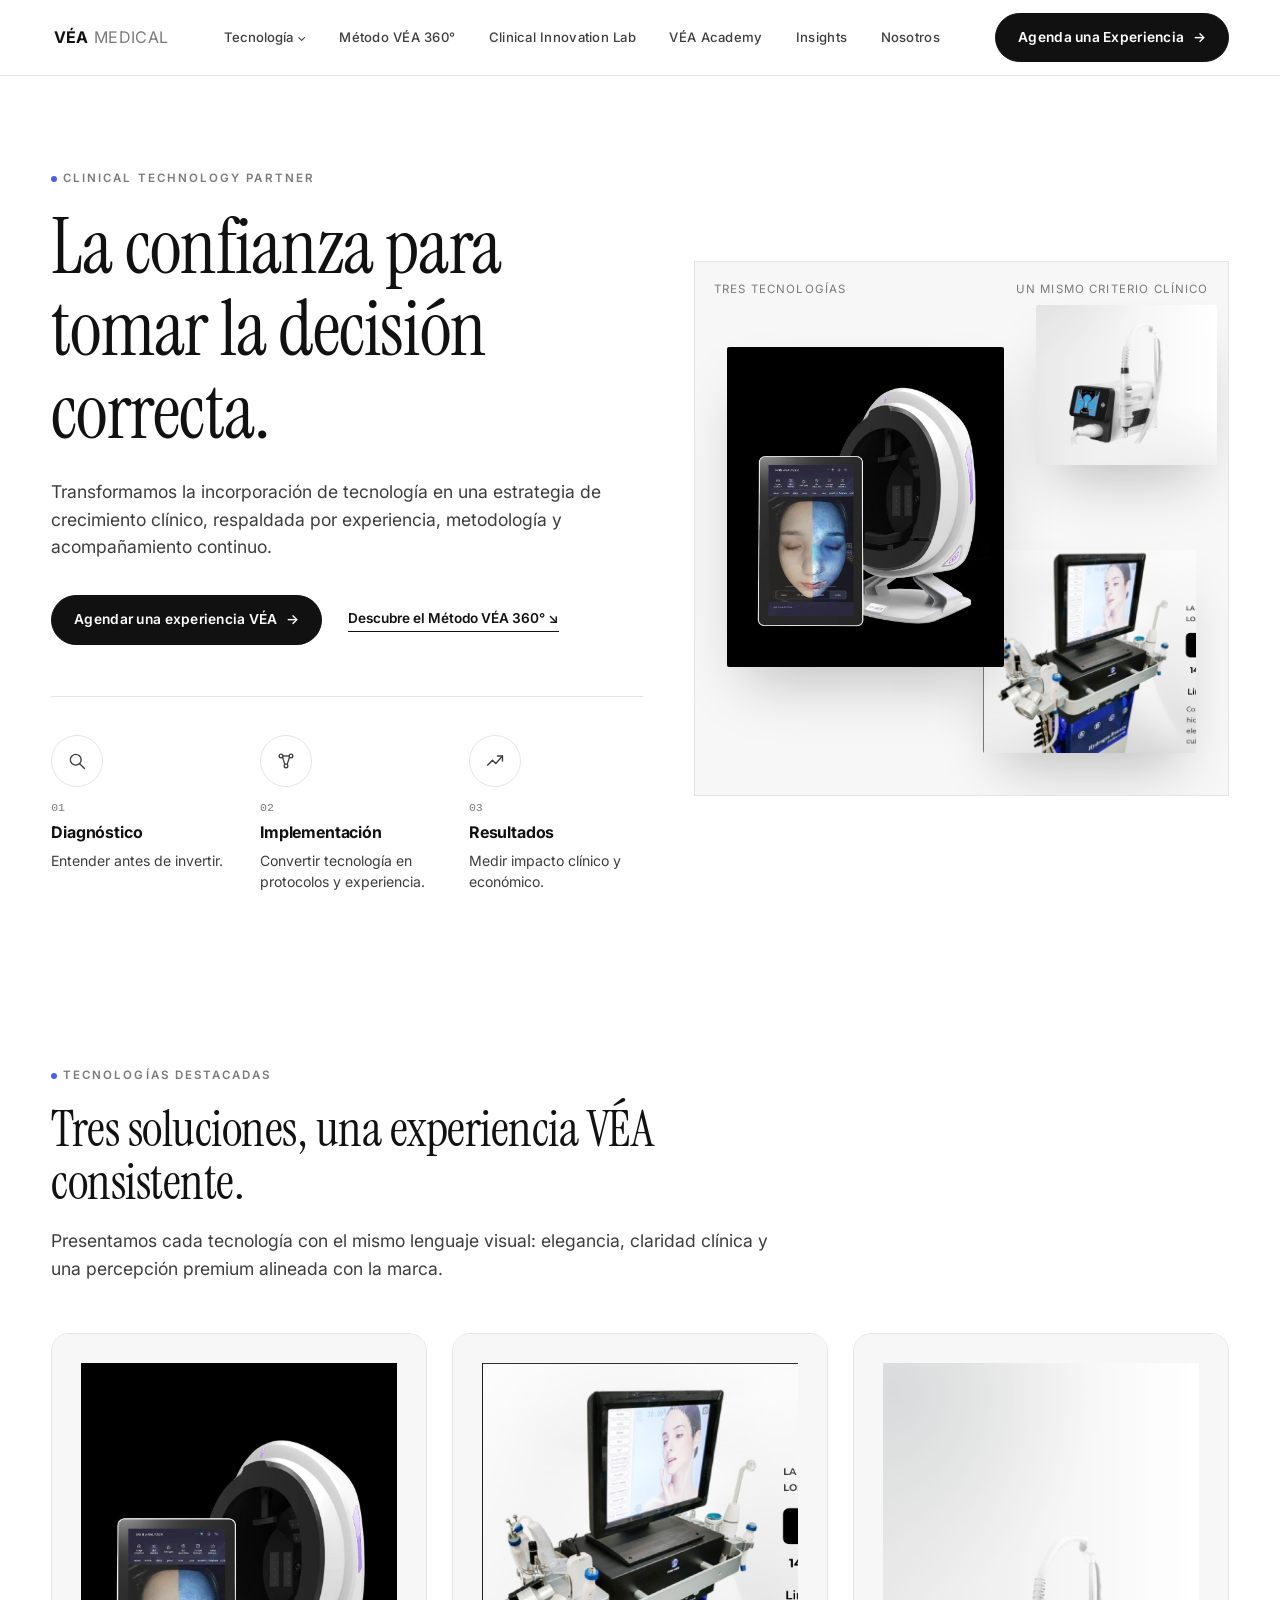
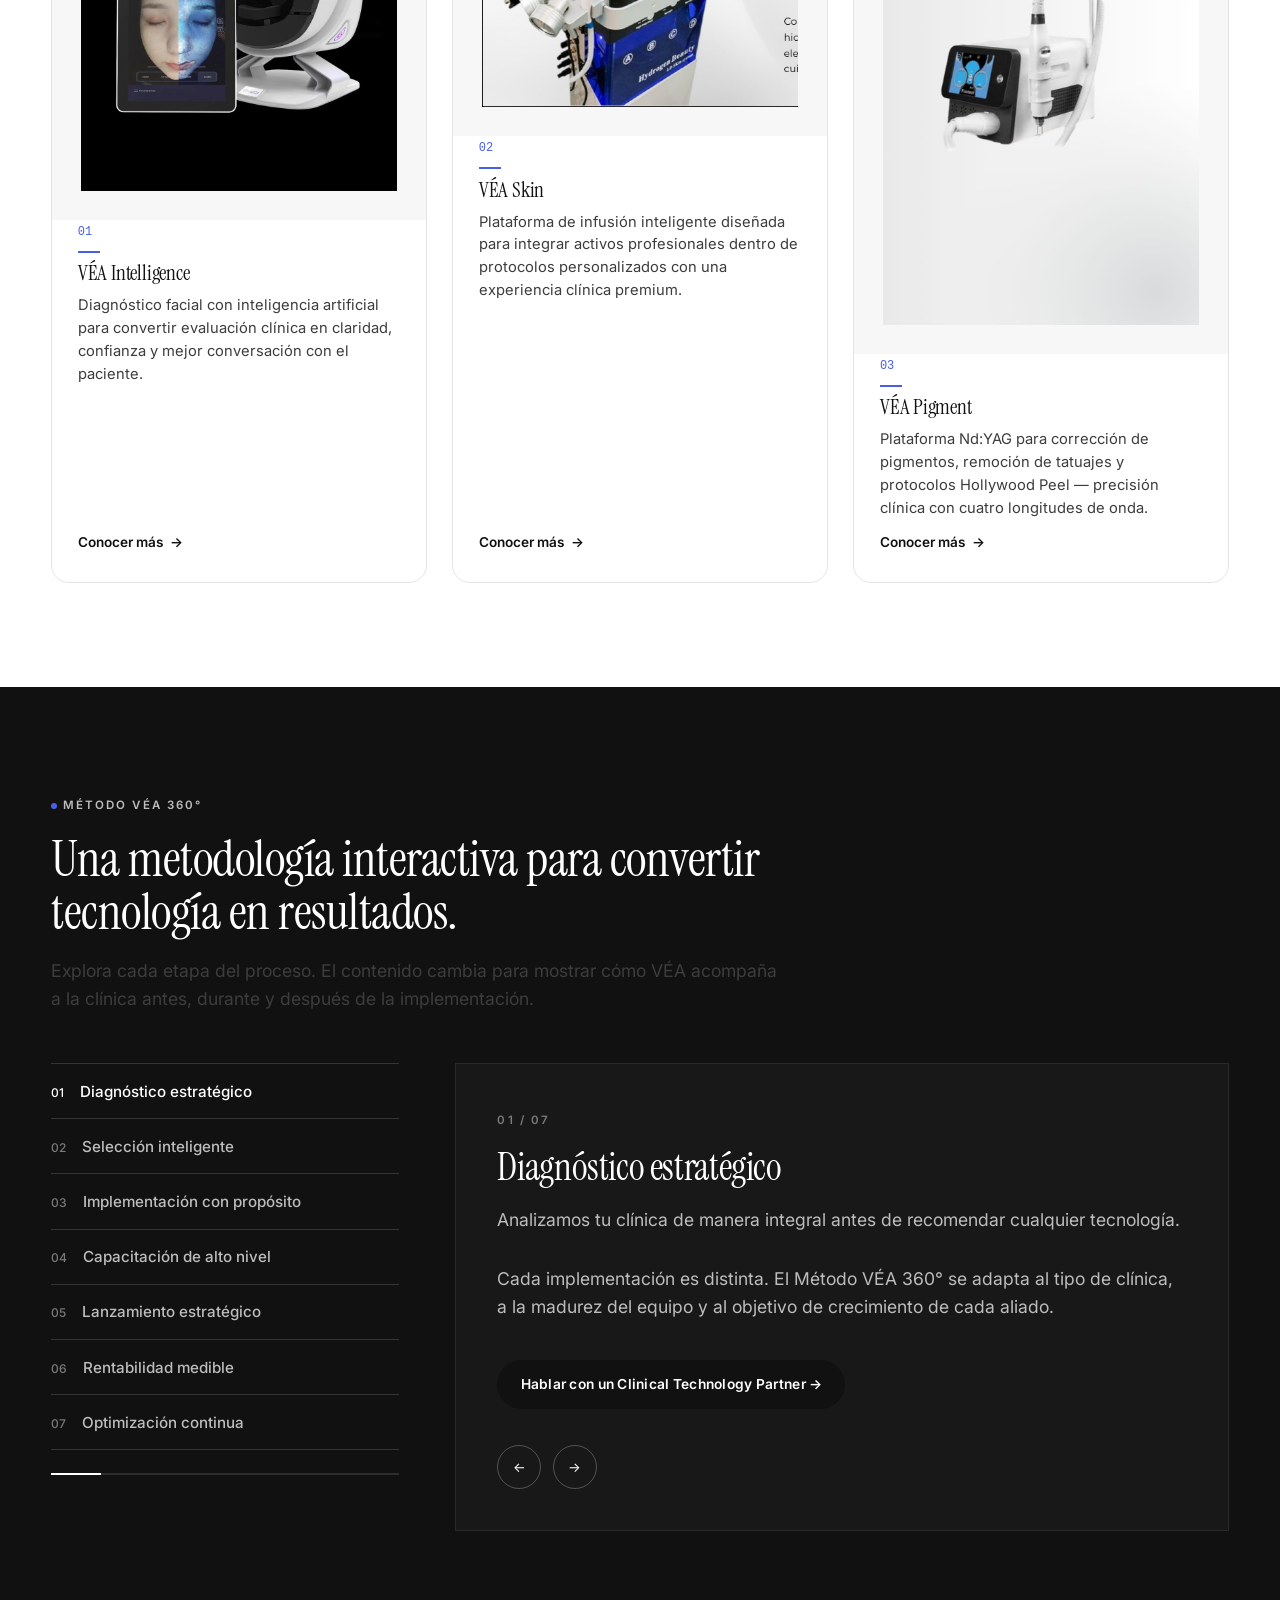
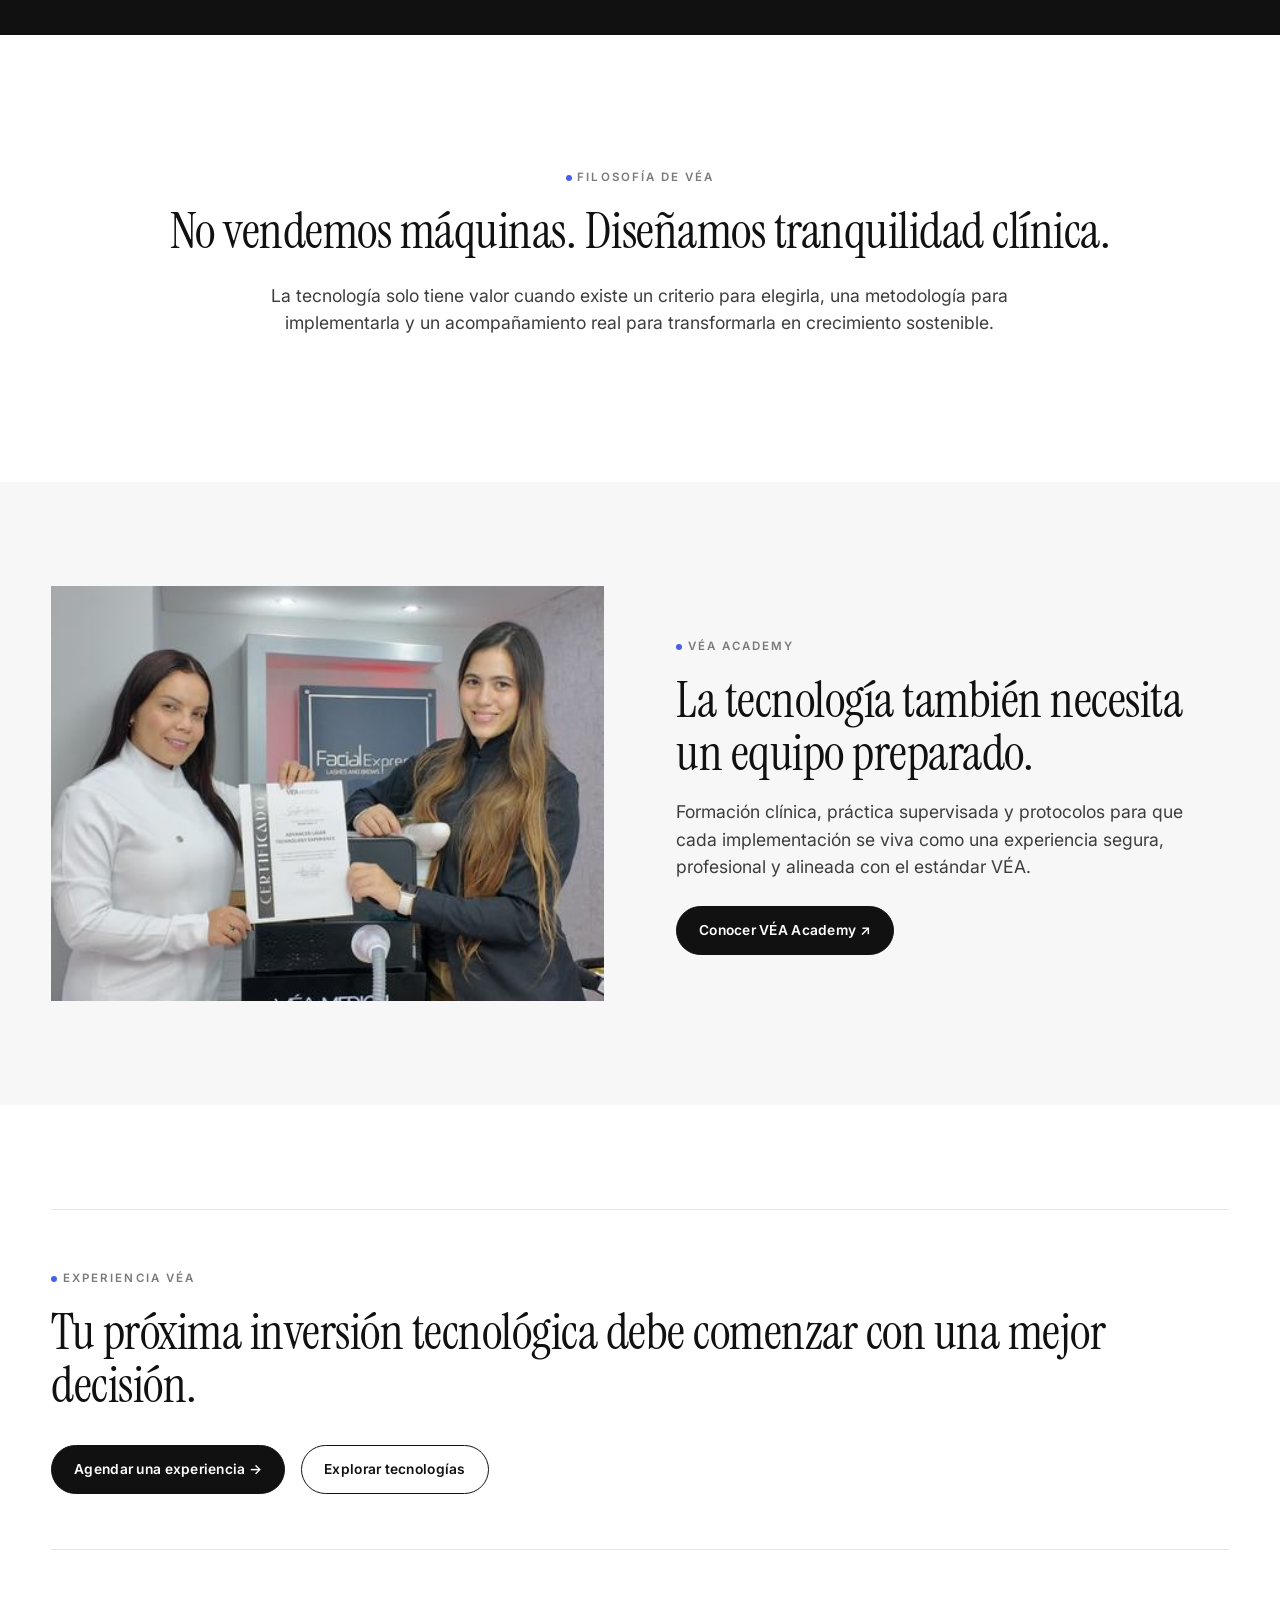
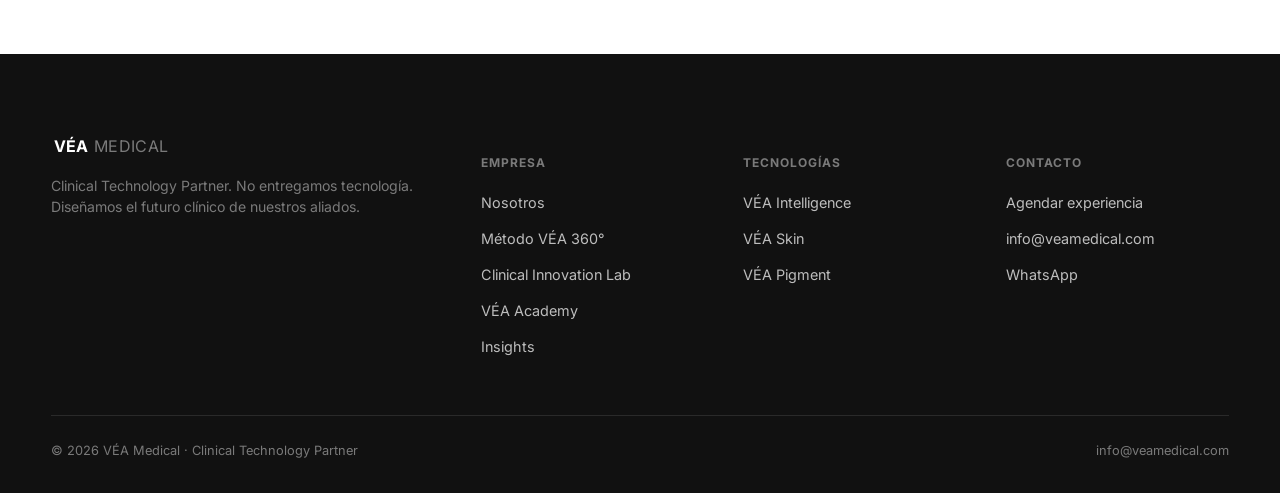
==== index.html @ 10425d33 "Add files via upload" ====
<!doctype html>
<html lang="es" class="no-js">
<head>
<script>document.documentElement.classList.replace('no-js','js');</script>
<meta charset="utf-8">
<meta name="viewport" content="width=device-width,initial-scale=1.0">
<title>VÉA Medical | Clinical Technology Partner</title>
<meta name="description" content="VÉA Medical: el Clinical Technology Partner que acompaña a clínicas en el diagnóstico, selección e implementación de tecnología médico-estética con resultados medibles.">
<link rel="canonical" href="https://veamedical.com/index.html">
<meta name="robots" content="index, follow">

<meta property="og:type" content="website">
<meta property="og:site_name" content="VÉA Medical">
<meta property="og:title" content="VÉA Medical | Clinical Technology Partner">
<meta property="og:description" content="VÉA Medical: el Clinical Technology Partner que acompaña a clínicas en el diagnóstico, selección e implementación de tecnología médico-estética con resultados medibles.">
<meta property="og:url" content="https://veamedical.com/index.html">
<meta property="og:image" content="https://veamedical.com/hero-intelligence.jpg">
<meta property="og:locale" content="es_DO">
<meta name="twitter:card" content="summary_large_image">
<meta name="twitter:title" content="VÉA Medical | Clinical Technology Partner">
<meta name="twitter:description" content="VÉA Medical: el Clinical Technology Partner que acompaña a clínicas en el diagnóstico, selección e implementación de tecnología médico-estética con resultados medibles.">
<meta name="twitter:image" content="https://veamedical.com/hero-intelligence.jpg">

<link rel="preconnect" href="https://fonts.googleapis.com">
<link rel="preconnect" href="https://fonts.gstatic.com" crossorigin>
<link rel="stylesheet" href="styles.css">
<script type="application/ld+json">{"@context":"https://schema.org","@type":"MedicalBusiness","name":"VÉA Medical","alternateName":"VÉA Medical — Clinical Technology Partner","description":"Clinical Technology Partner que acompaña a clínicas y centros de estética en el diagnóstico, selección, implementación y rentabilidad de tecnología médico-estética.","url":"https://veamedical.com/","logo":"https://veamedical.com/logo.png","image":"https://veamedical.com/hero-intelligence.jpg","email":"info@veamedical.com","areaServed":{"@type":"Country","name":"República Dominicana"},"sameAs":[]}</script>
<script type="application/ld+json">{"@context":"https://schema.org","@type":"BreadcrumbList","itemListElement":[{"@type":"ListItem","position":1,"name":"Inicio","item":"https://veamedical.com/index.html"}]}</script>
<script type="application/ld+json">{"@context":"https://schema.org","@type":"ItemList","itemListElement":[{"@type":"Product","position":1,"name":"VÉA Intelligence","description":"Scanner facial con inteligencia artificial, 17 tipos de análisis.","url":"https://veamedical.com/tecnologia.html#intelligence"},{"@type":"Product","position":2,"name":"VÉA Skin","description":"Sistema de drug delivery 2 en 1: microchip y aguja convencional.","url":"https://veamedical.com/tecnologia.html#skin"},{"@type":"Product","position":3,"name":"VÉA Pigment","description":"Plataforma Nd:YAG para corrección de pigmentos, tatuajes y Carbon Peel.","url":"https://veamedical.com/tecnologia.html#pigment"}]}</script>
</head>
<body>

  <a class="skip-link" href="#main">Saltar al contenido</a>
  <header class="nav">
    <div class="nav-inner">
      <a class="logo" href="index.html">VÉA <span>MEDICAL</span></a>
      <nav aria-label="Navegación principal">
        <ul class="nav-links">
          <li class="has-dropdown">
            <button class="nav-dropdown-trigger" aria-expanded="false" aria-controls="tech-dropdown">Tecnología <span class="caret" aria-hidden="true">⌄</span></button>
            <ul class="nav-dropdown" id="tech-dropdown">
              <li><a href="tecnologia.html#intelligence">VÉA Intelligence</a></li>
            <li><a href="tecnologia.html#skin">VÉA Skin</a></li>
            <li><a href="tecnologia.html#pigment">VÉA Pigment</a></li>
            </ul>
          </li>
          <li><a href="nosotros.html#metodo">Método VÉA 360°</a></li>
        <li><a href="nosotros.html#lab">Clinical Innovation Lab</a></li>
        <li><a href="academy.html">VÉA Academy</a></li>
        <li><a href="por-que-vea.html">Insights</a></li>
        <li><a href="nosotros.html">Nosotros</a></li>
        </ul>
      </nav>
      <div class="nav-cta">
        <a class="btn btn-primary" href="contacto.html"><span class="label">Agenda una Experiencia</span> <span class="btn-arrow" aria-hidden="true">→</span></a>
        <button class="nav-burger" aria-label="Abrir menú" aria-expanded="false" aria-controls="mobile-menu">
          <span></span>
        </button>
      </div>
    </div>
  </header>
  <div class="mobile-menu" id="mobile-menu">
      <span class="mobile-menu-label">Tecnología</span>
      <a href="tecnologia.html#intelligence" class="mobile-sub">VÉA Intelligence</a>
      <a href="tecnologia.html#skin" class="mobile-sub">VÉA Skin</a>
      <a href="tecnologia.html#pigment" class="mobile-sub">VÉA Pigment</a>
      <span class="mobile-menu-divider"></span>
      <a href="nosotros.html#metodo">Método VÉA 360°</a>
      <a href="nosotros.html#lab">Clinical Innovation Lab</a>
      <a href="academy.html">VÉA Academy</a>
      <a href="por-que-vea.html">Insights</a>
      <a href="nosotros.html">Nosotros</a>
      <a class="btn btn-primary" href="contacto.html">Agenda una Experiencia →</a>
  </div>

<main id="main">

  <section class="hero">
    <div class="container hero-grid">
      <div class="hero-copy reveal">
        <span class="kicker">Clinical Technology Partner</span>
        <h1>La confianza para tomar la decisión correcta.</h1>
        <p class="lede">Transformamos la incorporación de tecnología en una estrategia de crecimiento clínico, respaldada por experiencia, metodología y acompañamiento continuo.</p>
        <div class="hero-actions">
          <a class="btn btn-primary" href="contacto.html">Agendar una experiencia VÉA <span class="btn-arrow" aria-hidden="true">→</span></a>
          <a class="hero-link-inline" href="#metodo">Descubre el Método VÉA 360° ↘</a>
        </div>
        <div class="hero-stats">
          <div>
            <div class="stat-icon" aria-hidden="true"><svg viewBox="0 0 24 24"><circle cx="10.5" cy="10.5" r="6.5" stroke-width="1.6"/><line x1="15.3" y1="15.3" x2="21" y2="21" stroke-width="1.6" stroke-linecap="round"/></svg></div>
            <span class="num">01</span>
            <h4>Diagnóstico</h4>
            <p>Entender antes de invertir.</p>
          </div>
          <div>
            <div class="stat-icon" aria-hidden="true"><svg viewBox="0 0 24 24"><circle cx="6" cy="6" r="2.2" stroke-width="1.6"/><circle cx="18" cy="6" r="2.2" stroke-width="1.6"/><circle cx="12" cy="18" r="2.2" stroke-width="1.6"/><line x1="7.8" y1="7.2" x2="10.6" y2="16" stroke-width="1.6"/><line x1="16.2" y1="7.2" x2="13.4" y2="16" stroke-width="1.6"/><line x1="8.2" y1="6" x2="15.8" y2="6" stroke-width="1.6"/></svg></div>
            <span class="num">02</span>
            <h4>Implementación</h4>
            <p>Convertir tecnología en protocolos y experiencia.</p>
          </div>
          <div>
            <div class="stat-icon" aria-hidden="true"><svg viewBox="0 0 24 24"><polyline points="3,17 9,11 13,15 21,6" stroke-width="1.6" stroke-linecap="round" stroke-linejoin="round"/><polyline points="15,6 21,6 21,12" stroke-width="1.6" stroke-linecap="round" stroke-linejoin="round"/></svg></div>
            <span class="num">03</span>
            <h4>Resultados</h4>
            <p>Medir impacto clínico y económico.</p>
          </div>
        </div>
      </div>
      <div class="hero-visual reveal reveal-delay-2">
        <div class="hero-visual-frame">
          <div class="hero-visual-label"><span>Tres tecnologías</span><span>Un mismo criterio clínico</span></div>
          <div class="hero-stack">
            <img class="h1" src="hero-intelligence.jpg" alt="VÉA Intelligence — scanner de análisis facial con inteligencia artificial" width="600" height="600" loading="eager">
            <img class="h2" src="hero-skinboost.jpg" alt="VÉA Skin — plataforma de infusión de activos SKIN BOOST" width="480" height="480" loading="eager">
            <img class="h3" src="tech-pigment.jpg" alt="VÉA Pigment — plataforma Nd:YAG" width="420" height="420" loading="eager">
          </div>
        </div>
      </div>
    </div>
  </section>

  <section aria-labelledby="tec-h">
    <div class="container">
      <div class="section-head">
        <span class="kicker">Tecnologías destacadas</span>
        <h2 id="tec-h">Tres soluciones, una experiencia VÉA consistente.</h2>
        <p class="lede">Presentamos cada tecnología con el mismo lenguaje visual: elegancia, claridad clínica y una percepción premium alineada con la marca.</p>
      </div>
      <div class="product-grid">
        <article class="product-card">
          <figure><img src="hero-intelligence.jpg" alt="VÉA Intelligence" loading="lazy"></figure>
          <div class="product-body">
            <span class="num">01</span>
            <h3>VÉA Intelligence</h3>
            <p>Diagnóstico facial con inteligencia artificial para convertir evaluación clínica en claridad, confianza y mejor conversación con el paciente.</p>
            <a class="card-link" href="tecnologia.html#intelligence">Conocer más <span class="arrow" aria-hidden="true">→</span></a>
          </div>
        </article>
        <article class="product-card">
          <figure><img src="hero-skinboost.jpg" alt="VÉA Skin — SKIN BOOST" loading="lazy"></figure>
          <div class="product-body">
            <span class="num">02</span>
            <h3>VÉA Skin</h3>
            <p>Plataforma de infusión inteligente diseñada para integrar activos profesionales dentro de protocolos personalizados con una experiencia clínica premium.</p>
            <a class="card-link" href="tecnologia.html#skin">Conocer más <span class="arrow" aria-hidden="true">→</span></a>
          </div>
        </article>
        <article class="product-card">
          <figure><img src="tech-pigment.jpg" alt="VÉA Pigment" loading="lazy"></figure>
          <div class="product-body">
            <span class="num">03</span>
            <h3>VÉA Pigment</h3>
            <p>Plataforma Nd:YAG para corrección de pigmentos, remoción de tatuajes y protocolos Hollywood Peel — precisión clínica con cuatro longitudes de onda.</p>
            <a class="card-link" href="tecnologia.html#pigment">Conocer más <span class="arrow" aria-hidden="true">→</span></a>
          </div>
        </article>
      </div>
    </div>
  </section>

  <section id="metodo" class="section-dark" aria-labelledby="metodo-h" data-method>
    <div class="container">
      <div class="section-head">
        <span class="kicker">Método VÉA 360°</span>
        <h2 id="metodo-h">Una metodología interactiva para convertir tecnología en resultados.</h2>
        <p class="lede">Explora cada etapa del proceso. El contenido cambia para mostrar cómo VÉA acompaña a la clínica antes, durante y después de la implementación.</p>
      </div>
      <div class="method">
        <div>
          <div class="method-steps" role="tablist" aria-orientation="vertical">
            <button class="method-step" role="tab" data-title="Diagnóstico estratégico" data-lead="Analizamos tu clínica de manera integral antes de recomendar cualquier tecnología."><span class="n">01</span> Diagnóstico estratégico</button>
            <button class="method-step" role="tab" data-title="Selección inteligente" data-lead="Elegimos la tecnología correcta con criterio clínico, técnico y financiero — no la más cara."><span class="n">02</span> Selección inteligente</button>
            <button class="method-step" role="tab" data-title="Implementación con propósito" data-lead="Instalación, protocolos y puesta en marcha alineados con el objetivo comercial de tu clínica."><span class="n">03</span> Implementación con propósito</button>
            <button class="method-step" role="tab" data-title="Capacitación de alto nivel" data-lead="Formamos a tu equipo para que trate con confianza y resultados desde el primer paciente."><span class="n">04</span> Capacitación de alto nivel</button>
            <button class="method-step" role="tab" data-title="Lanzamiento estratégico" data-lede="Estrategia de comunicación, materiales y campañas listas antes de que el equipo llegue." data-lead="Estrategia de comunicación, materiales y campañas listas antes de que el equipo llegue."><span class="n">05</span> Lanzamiento estratégico</button>
            <button class="method-step" role="tab" data-title="Rentabilidad medible" data-lead="Transformamos tu inversión en resultados medibles y sostenibles en el tiempo."><span class="n">06</span> Rentabilidad medible</button>
            <button class="method-step" role="tab" data-title="Optimización continua" data-lead="Seguimiento, ajuste de protocolos y soporte técnico permanente — para siempre."><span class="n">07</span> Optimización continua</button>
          </div>
          <div class="method-progress"><div class="method-progress-bar"></div></div>
        </div>
        <div class="method-panel" role="tabpanel">
          <span class="kicker" data-method-kicker>01 / 07</span>
          <h3 data-method-title>Diagnóstico estratégico</h3>
          <p class="lede" data-method-lead>Analizamos tu clínica de manera integral antes de recomendar cualquier tecnología.</p>
          <p class="lede" style="margin-top:2rem;">Cada implementación es distinta. El Método VÉA 360° se adapta al tipo de clínica, a la madurez del equipo y al objetivo de crecimiento de cada aliado.</p>
          <a class="btn btn-primary" href="contacto.html" style="margin-top:1.4rem;">Hablar con un Clinical Technology Partner →</a>
          <div class="method-nav">
            <button type="button" data-method-prev aria-label="Etapa anterior">←</button>
            <button type="button" data-method-next aria-label="Etapa siguiente">→</button>
          </div>
        </div>
      </div>
    </div>
  </section>

  <section class="statement" aria-labelledby="fil-h">
    <div class="container">
      <span class="kicker">Filosofía de VÉA</span>
      <h2 id="fil-h">No vendemos máquinas. Diseñamos tranquilidad clínica.</h2>
      <p class="lede">La tecnología solo tiene valor cuando existe un criterio para elegirla, una metodología para implementarla y un acompañamiento real para transformarla en crecimiento sostenible.</p>
    </div>
  </section>

  <section class="section-tint" aria-labelledby="academy-h">
    <div class="container feature-row">
      <div class="feature-media">
        <img src="academy-jhoana-alumna-1.jpg" alt="Formación práctica y certificación de equipo clínico en VÉA Academy" loading="lazy">
      </div>
      <div>
        <span class="kicker">VÉA Academy</span>
        <h2 id="academy-h">La tecnología también necesita un equipo preparado.</h2>
        <p class="lede">Formación clínica, práctica supervisada y protocolos para que cada implementación se viva como una experiencia segura, profesional y alineada con el estándar VÉA.</p>
        <div class="feature-actions" style="margin-top:1.6rem;">
          <a class="btn btn-primary" href="academy.html">Conocer VÉA Academy ↗</a>
        </div>
      </div>
    </div>
  </section>

  <section aria-labelledby="cta-h">
    <div class="container">
      <div class="cta-band" style="border-top:1px solid var(--line); border-bottom:1px solid var(--line);">
        <div>
          <span class="kicker">Experiencia VÉA</span>
          <h2 id="cta-h">Tu próxima inversión tecnológica debe comenzar con una mejor decisión.</h2>
        </div>
        <div class="cta-band-actions">
          <a class="btn btn-primary" href="contacto.html">Agendar una experiencia →</a>
          <a class="btn btn-ghost" href="tecnologia.html">Explorar tecnologías</a>
        </div>
      </div>
    </div>
  </section>

</main>

  <footer class="site-footer">
    <div class="container">
      <div class="footer-top">
        <div class="footer-brand">
          <a class="logo" href="index.html">VÉA <span>MEDICAL</span></a>
          <p>Clinical Technology Partner. No entregamos tecnología. Diseñamos el futuro clínico de nuestros aliados.</p>
        </div>
        <div class="footer-col">
          <h5>Empresa</h5>
          <ul>
            <li><a href="nosotros.html">Nosotros</a></li>
            <li><a href="nosotros.html#metodo">Método VÉA 360°</a></li>
            <li><a href="nosotros.html#lab">Clinical Innovation Lab</a></li>
            <li><a href="academy.html">VÉA Academy</a></li>
            <li><a href="por-que-vea.html">Insights</a></li>
          </ul>
        </div>
        <div class="footer-col">
          <h5>Tecnologías</h5>
          <ul>
            <li><a href="tecnologia.html#intelligence">VÉA Intelligence</a></li>
            <li><a href="tecnologia.html#skin">VÉA Skin</a></li>
            <li><a href="tecnologia.html#pigment">VÉA Pigment</a></li>
          </ul>
        </div>
        <div class="footer-col">
          <h5>Contacto</h5>
          <ul>
            <li><a href="contacto.html">Agendar experiencia</a></li>
            <li><a href="mailto:info@veamedical.com">info@veamedical.com</a></li>
            <li><a href="https://wa.me/18090000000" rel="noopener">WhatsApp</a></li>
          </ul>
        </div>
      </div>
      <div class="footer-bottom">
        <span>© <span data-year></span> VÉA Medical · Clinical Technology Partner</span>
        <span>info@veamedical.com</span>
      </div>
    </div>
  </footer>

<script src="main.js" defer></script>
</body>
</html>
---- styles.css ----
/* ============================================================
   VÉA MEDICAL — Design System
   Editorial premium · serif display + Inter body · silencio visual
   ============================================================ */

@import url('https://fonts.googleapis.com/css2?family=Instrument+Serif:ital@0;1&family=Inter:wght@400;500;600;700&display=swap');

:root{
  --white:#FFFFFF;
  --black:#111111;
  --gray-50:#F7F7F7;
  --gray-100:#E8E8E8;
  --gray-300:#BDBDBD;
  --gray-500:#7A7A7A;
  --gray-700:#3D3D3D;
  --accent:#4A5FE8;
  --accent-soft:#EEF0FD;
  --accent-2:#7C4AE8;
  --line:#E4E4E4;

  --serif:'Instrument Serif', Georgia, 'Times New Roman', serif;
  --sans:'Inter', -apple-system, BlinkMacSystemFont, 'Segoe UI', Helvetica, Arial, sans-serif;

  --nav-h:76px;
  --container: min(1240px, 92vw);
  --radius: 2px;

  --ease: cubic-bezier(.22,.61,.36,1);
}

*,*::before,*::after{ box-sizing:border-box; }
html{ scroll-behavior:smooth; }
@media (prefers-reduced-motion: reduce){
  html{ scroll-behavior:auto; }
  *,*::before,*::after{ animation-duration:.001ms !important; animation-iteration-count:1 !important; transition-duration:.001ms !important; scroll-behavior:auto !important; }
}

body{
  margin:0;
  font-family:var(--sans);
  color:var(--black);
  background:var(--white);
  -webkit-font-smoothing:antialiased;
  line-height:1.55;
}

img{ max-width:100%; display:block; }
a{ color:inherit; text-decoration:none; }
button{ font-family:inherit; cursor:pointer; }
ul{ margin:0; padding:0; list-style:none; }
input,select,textarea{ font-family:inherit; font-size:16px; }

.container{ width:var(--container); margin-inline:auto; }

h1,h2,h3,h4{ font-family:var(--serif); font-weight:400; line-height:1.08; margin:0; letter-spacing:-0.01em; }
h1{ font-size:clamp(2.6rem, 6vw, 5rem); }
h2{ font-size:clamp(1.9rem, 4vw, 3.1rem); }
h3{ font-size:clamp(1.25rem, 2.2vw, 1.7rem); }

.kicker{
  font-family:var(--sans);
  font-size:.72rem;
  font-weight:600;
  letter-spacing:.18em;
  text-transform:uppercase;
  color:var(--gray-500);
  display:inline-block;
  margin-bottom:1.1rem;
}

.lede{ font-size:1.1rem; color:var(--gray-700); max-width:44em; }

.italic{ font-style:italic; }

:focus-visible{ outline:2px solid var(--accent); outline-offset:3px; }

/* ---------- Skip link ---------- */
.skip-link{
  position:absolute; left:-999px; top:0; background:var(--black); color:var(--white);
  padding:.8em 1.2em; z-index:999; font-size:.85rem;
}
.skip-link:focus{ left:1rem; top:1rem; }

/* ---------- Buttons ---------- */
.btn{
  display:inline-flex; align-items:center; gap:.6em;
  font-family:var(--sans); font-size:.86rem; font-weight:600;
  letter-spacing:.02em;
  padding:.95em 1.6em;
  border-radius:100px;
  border:1px solid var(--black);
  white-space:nowrap;
  transition:background .25s var(--ease), color .25s var(--ease), border-color .25s var(--ease), transform .2s var(--ease);
}
.btn-primary{ background:var(--black); color:var(--white); }
.btn-primary:hover{ background:var(--gray-700); transform:translateY(-1px); }
.btn-ghost{ background:transparent; color:var(--black); }
.btn-ghost:hover{ background:var(--black); color:var(--white); }
.btn-arrow{ font-size:1em; transition:transform .25s var(--ease); }
.btn:hover .btn-arrow{ transform:translateX(3px); }

/* ============================================================
   NAVBAR
   ============================================================ */
.nav{
  position:fixed; inset:0 0 auto 0; height:var(--nav-h); z-index:100;
  display:flex; align-items:center;
  background:rgba(255,255,255,.86);
  backdrop-filter:blur(14px); -webkit-backdrop-filter:blur(14px);
  border-bottom:1px solid var(--line);
}
.nav-inner{
  width:var(--container); margin-inline:auto;
  display:flex; align-items:center; justify-content:space-between;
  gap:2rem;
}
.logo{
  font-family:var(--sans); font-weight:700; font-size:1rem; letter-spacing:.02em;
  padding-left:.15rem; /* fix: logo no longer clipped against viewport edge */
  display:flex; align-items:baseline; gap:.35em;
}
.logo span{ font-weight:400; color:var(--gray-500); }

.nav-links{
  display:flex; align-items:center; gap:2.1rem;
  font-size:.82rem; font-weight:500; letter-spacing:.02em;
}
.nav-links a{ position:relative; padding:.3em 0; color:var(--gray-700); transition:color .2s; }
.nav-links a:hover, .nav-links a[aria-current="page"]{ color:var(--black); }
.nav-links a[aria-current="page"]::after{
  content:""; position:absolute; left:0; right:0; bottom:-2px; height:1px; background:var(--black);
}

/* ---------- Dropdown de Tecnología ---------- */
.has-dropdown{ position:relative; }
.nav-dropdown-trigger{
  display:flex; align-items:center; gap:.3em;
  background:none; border:0; font:inherit; color:var(--gray-700); padding:.3em 0; cursor:pointer;
}
.nav-dropdown-trigger:hover, .nav-dropdown-trigger[aria-current="page"], .has-dropdown:hover .nav-dropdown-trigger{ color:var(--black); }
.nav-dropdown-trigger .caret{ font-size:.9em; transition:transform .2s var(--ease); }
.has-dropdown:hover .nav-dropdown-trigger .caret, .nav-dropdown-trigger[aria-expanded="true"] .caret{ transform:rotate(180deg); }

.nav-dropdown{
  position:absolute; top:100%; left:-1rem; margin-top:.9rem; min-width:200px;
  background:var(--white); border:1px solid var(--line); box-shadow:0 20px 40px -20px rgba(0,0,0,.18);
  padding:.5rem; opacity:0; visibility:hidden; transform:translateY(-6px);
  transition:opacity .2s var(--ease), transform .2s var(--ease), visibility .2s;
}
.has-dropdown:hover .nav-dropdown,
.has-dropdown:focus-within .nav-dropdown,
.has-dropdown.is-open .nav-dropdown{ opacity:1; visibility:visible; transform:translateY(0); }
.nav-dropdown li a{ display:block; padding:.65em .9em; font-size:.85rem; color:var(--gray-700); border-radius:2px; white-space:nowrap; }
.nav-dropdown li a:hover{ background:var(--gray-50); color:var(--black); }

.nav-cta{ display:flex; align-items:center; gap:.75rem; }
.nav-burger{
  display:none; width:44px; height:44px; border:1px solid var(--line); border-radius:50%;
  background:var(--white); align-items:center; justify-content:center; flex-shrink:0;
}
.nav-burger span, .nav-burger span::before, .nav-burger span::after{
  content:""; display:block; width:16px; height:1.5px; background:var(--black); position:relative; transition:.25s;
}
.nav-burger span::before{ position:absolute; top:-5px; }
.nav-burger span::after{ position:absolute; top:5px; }
.nav-burger[aria-expanded="true"] span{ background:transparent; }
.nav-burger[aria-expanded="true"] span::before{ top:0; transform:rotate(45deg); }
.nav-burger[aria-expanded="true"] span::after{ top:0; transform:rotate(-45deg); }

.mobile-menu{
  position:fixed; inset:var(--nav-h) 0 0 0; background:var(--white); z-index:99;
  display:flex; flex-direction:column; align-items:center; justify-content:flex-start; gap:1.1rem;
  padding:2.2rem 1.5rem 2.5rem; overflow-y:auto;
  transform:translateY(-8px); opacity:0; pointer-events:none;
  transition:opacity .25s var(--ease), transform .25s var(--ease);
}
.mobile-menu.is-open{ opacity:1; transform:translateY(0); pointer-events:auto; }
.mobile-menu a{ font-family:var(--serif); font-size:1.5rem; text-align:center; }
.mobile-menu-label{
  font-family:var(--sans); font-size:.72rem; font-weight:600; letter-spacing:.1em; text-transform:uppercase;
  color:var(--gray-500); margin-top:.4rem;
}
.mobile-menu a.mobile-sub{ font-family:var(--sans); font-size:1.05rem; color:var(--gray-700); }
.mobile-menu-divider{ width:48px; height:1px; background:var(--line); margin:.5rem 0; }
/* fix: .btn ya trae su propia tipografía sans/tamaño de botón — sin este reset,
   ".mobile-menu a" (más específico que ".btn" a secas) lo infla y desborda el viewport */
.mobile-menu .btn{ margin-top:.6rem; font-family:var(--sans); font-size:.86rem; }

/* ============================================================
   HERO
   ============================================================ */
.hero{
  padding:calc(var(--nav-h) + 5.5rem) 0 4rem;
  min-height:92vh; display:flex; align-items:center;
}
.hero-grid{ display:grid; grid-template-columns:1.05fr .95fr; gap:4vw; align-items:center; }
.hero-copy p.lede{ margin:1.5rem 0 2.2rem; }
.hero-actions{ display:flex; align-items:center; gap:1.6rem; flex-wrap:wrap; }
.hero-link-inline{ font-size:.85rem; font-weight:600; border-bottom:1px solid var(--black); padding-bottom:.2em; }

.hero-stats{
  display:grid; grid-template-columns:repeat(3,1fr); gap:2.2rem;
  margin-top:3.2rem; padding-top:2.4rem; border-top:1px solid var(--line);
}
.hero-stats div{ display:flex; flex-direction:column; gap:.5rem; }
.stat-icon{
  width:52px; height:52px; border-radius:50%; border:1px solid var(--line);
  display:flex; align-items:center; justify-content:center; color:var(--gray-700); margin-bottom:.2rem;
}
.stat-icon svg{ width:20px; height:20px; stroke:currentColor; fill:none; }
.hero-stats .num{ font-family:var(--mono); font-size:.72rem; color:var(--gray-500); }
.hero-stats h4{ font-family:var(--sans); font-weight:700; font-size:1rem; margin:0; }
.hero-stats p{ margin:0; font-size:.88rem; color:var(--gray-700); }

.hero-visual{ position:relative; }
.hero-visual-frame{
  aspect-ratio:1/1; background:var(--gray-50); border:1px solid var(--line);
  position:relative; overflow:hidden;
}
.hero-visual-label{
  position:absolute; top:1.2rem; left:1.2rem; right:1.2rem;
  font-size:.72rem; letter-spacing:.1em; text-transform:uppercase; color:var(--gray-500);
  display:flex; justify-content:space-between; z-index:2;
}
.hero-stack{ position:absolute; inset:0; }
.hero-stack img{
  position:absolute; object-fit:cover; border-radius:var(--radius);
  box-shadow:0 30px 60px -20px rgba(0,0,0,.25);
}
.hero-stack .h1{ width:52%; height:60%; top:16%; left:6%; z-index:3; background:var(--black); }
.hero-stack .h2{ width:40%; height:38%; bottom:8%; right:6%; z-index:2; }
.hero-stack .h3{ width:34%; height:30%; top:8%; right:2%; z-index:1; }
.hero-stack img{ width:100%; height:100%; }

@keyframes rise{ from{ opacity:0; transform:translateY(14px);} to{ opacity:1; transform:translateY(0);} }
.reveal{ animation:rise .6s var(--ease) both; }
.reveal-delay-1{ animation-delay:.08s; }
.reveal-delay-2{ animation-delay:.16s; }
.reveal-delay-3{ animation-delay:.24s; }

/* ---------- Scroll reveal (aplicado por JS a lo largo de todo el sitio) ---------- */
/* Con .js en <html> (ver script inline en <head>): si JS no carga, el contenido
   nunca queda oculto — se ve normal desde el primer render. */
.js .sr{ opacity:0; transform:translateY(22px); transition:opacity .7s var(--ease), transform .7s var(--ease); }
.js .sr.is-visible{ opacity:1; transform:translateY(0); }
.sr-stagger.is-visible{ transition-delay:calc(var(--sr-i, 0) * 70ms); }

/* ---------- Live/status dot — solo en los eyebrows principales de sección (antes de H1/H2) ---------- */
.kicker.kicker-live{ display:inline-flex; align-items:center; gap:.5em; }
.kicker.kicker-live::before{
  content:""; width:6px; height:6px; border-radius:50%; background:var(--accent); flex-shrink:0;
  animation:pulse-dot 2.4s ease-in-out infinite;
}
@keyframes pulse-dot{
  0%, 100%{ opacity:1; box-shadow:0 0 0 0 rgba(74,95,232,.35); }
  50%{ opacity:.55; box-shadow:0 0 0 4px rgba(74,95,232,0); }
}

/* ---------- Flotación suave en el hero stack — movimiento continuo, discreto ---------- */
@keyframes float-y{ 0%,100%{ transform:translateY(0); } 50%{ transform:translateY(-8px); } }
.hero-stack .h1{ animation:float-y 6.5s ease-in-out infinite; }
.hero-stack .h2{ animation:float-y 7.5s ease-in-out infinite 1.2s; }
.hero-stack .h3{ animation:float-y 5.8s ease-in-out infinite .6s; }

/* ---------- Banda de imagen a todo lo ancho (separador editorial) ---------- */
.image-band{ position:relative; height:46vh; min-height:320px; max-height:520px; overflow:hidden; background:var(--black); }
.image-band img{ width:100%; height:100%; object-fit:cover; }
.image-band::after{ content:""; position:absolute; inset:0; background:linear-gradient(0deg, rgba(0,0,0,.55) 0%, rgba(0,0,0,0) 55%); }
.image-band-caption{
  position:absolute; left:0; right:0; bottom:0; padding:2rem 6vw;
  color:var(--white); display:flex; justify-content:center;
}
.image-band-caption p{ font-family:var(--serif); font-size:1.3rem; max-width:34em; text-align:center; }

@media (prefers-reduced-motion: reduce){
  .hero-stack .h1, .hero-stack .h2, .hero-stack .h3, .kicker-live::before{ animation:none; }
}

/* ============================================================
   SECTIONS / LAYOUT
   ============================================================ */
section{ padding:6.5rem 0; }
.section-head{ max-width:46em; margin-bottom:3.2rem; }
.section-head.center{ margin-inline:auto; text-align:center; }
.section-dark{ background:var(--black); color:var(--white); }
.section-dark .kicker{ color:var(--gray-300); }
.section-tint{ background:var(--gray-50); }

.divider{ height:1px; background:var(--line); border:0; margin:0; }

/* ---------- 3-column product cards ---------- */
.product-grid{ display:grid; grid-template-columns:repeat(3,1fr); gap:1.6rem; }
.product-card{
  background:var(--white); border:1px solid var(--line); border-radius:18px; overflow:hidden;
  display:flex; flex-direction:column; height:100%;
  transition:transform .3s var(--ease), box-shadow .3s var(--ease);
}
.product-card:hover{ transform:translateY(-4px); box-shadow:0 24px 48px -24px rgba(0,0,0,.16); }
.product-card figure{
  margin:0; aspect-ratio:4/3; background:var(--gray-50);
  display:flex; align-items:center; justify-content:center; padding:1.8rem;
}
.product-card figure img{ width:100%; height:100%; object-fit:contain; }
.product-body{ padding:.2rem 1.6rem 1.8rem; display:flex; flex-direction:column; gap:.6rem; flex:1; }
.product-body .num{
  font-family:var(--mono); font-size:.75rem; color:var(--accent); display:block; padding-bottom:.7rem; position:relative;
}
.product-body .num::after{ content:""; position:absolute; left:0; bottom:0; width:22px; height:2px; background:var(--accent); }
.product-body h3{ font-size:1.3rem; }
.product-body p{ color:var(--gray-700); font-size:.92rem; margin:0; flex:1; }
.card-link{ display:inline-flex; align-items:center; gap:.5em; font-size:.85rem; font-weight:600; margin-top:.2rem; color:var(--black); }
.card-link .arrow{ transition:transform .2s var(--ease); }
.card-link:hover .arrow{ transform:translateX(3px); }

/* ---------- Método VÉA 360° (no scroll-jack — click/keyboard driven) ---------- */
.method{ display:grid; grid-template-columns:.62fr 1.38fr; gap:3.5rem; align-items:start; }
.method-steps{ border-top:1px solid rgba(255,255,255,.15); }
.method-step{
  width:100%; text-align:left; background:none; border:0;
  border-bottom:1px solid rgba(255,255,255,.15);
  padding:1.1rem 0; color:var(--gray-300);
  display:flex; align-items:baseline; gap:1rem;
  font-family:var(--sans); font-size:.95rem; font-weight:500;
}
.method-step .n{ font-size:.75rem; color:var(--gray-500); }
.method-step[aria-selected="true"]{ color:var(--white); }
.method-step[aria-selected="true"] .n{ color:var(--white); }
.method-progress{ height:2px; background:rgba(255,255,255,.12); margin-top:1.4rem; position:relative; }
.method-progress-bar{ position:absolute; left:0; top:0; height:100%; background:var(--white); transition:width .4s var(--ease); }

.method-panel{ background:#181818; border:1px solid #2a2a2a; padding:2.6rem; min-height:420px; }
.method-panel .kicker{ color:var(--gray-500); }
.method-panel h3{ color:var(--white); font-size:clamp(1.8rem,3vw,2.6rem); margin-bottom:1rem; }
.method-panel p.lede{ color:var(--gray-300); }
.method-nav{ display:flex; gap:.7rem; margin-top:2.2rem; }
.method-nav button{
  width:44px; height:44px; border:1px solid rgba(255,255,255,.25); background:none; color:var(--white); border-radius:50%;
  display:flex; align-items:center; justify-content:center; transition:.2s;
}
.method-nav button:hover{ background:var(--white); color:var(--black); }

/* ---------- Filosofía / dark statement ---------- */
.statement{ text-align:center; padding:8rem 0; }
.statement h2{ max-width:20em; margin-inline:auto; }
.statement p.lede{ margin-inline:auto; margin-top:1.5rem; }

/* Grid tracks: min-width:0 evita que texto largo sin salto de línea (botones .btn)
   fuerce el ancho de toda la columna más allá del viewport en móvil. */
.hero-grid, .method, .feature-row, .compare, .contact-grid, .calc,
.product-grid, .pillars, .footer-top, .modules, .form-grid{ min-width:0; }
.hero-grid > *, .method > *, .feature-row > *, .compare > *, .contact-grid > *, .calc > *{ min-width:0; }

/* ---------- Product deep-dive: tags, wavelength cards, "qué recibe tu clínica" ---------- */
.tag-list{ display:flex; flex-wrap:wrap; gap:.6rem; margin:1.4rem 0; }
.tag-list span{
  font-size:.8rem; padding:.5em 1em; border:1px solid var(--line); border-radius:100px; color:var(--gray-700);
}
.subhead{ font-size:.72rem; font-weight:600; letter-spacing:.1em; text-transform:uppercase; color:var(--gray-500); display:block; margin:2.4rem 0 .9rem; }
.subhead:first-child{ margin-top:0; }

.wavelength-figure{ margin:1.6rem 0 2rem; }
.wavelength-figure img{ width:100%; border:1px solid var(--line); }
.wavelength-figure figcaption{ font-size:.82rem; color:var(--gray-500); margin-top:.7rem; }

.wavelength-grid{ display:grid; grid-template-columns:repeat(3,1fr); gap:1.2rem; margin:1.6rem 0 2rem; }
.wavelength-card{ border:1px solid var(--line); padding:1.4rem; }
.wavelength-card .nm{ font-family:var(--serif); font-size:1.7rem; color:var(--accent); }
.wavelength-card p{ font-size:.85rem; color:var(--gray-700); margin:.5rem 0 0; }

.quote-block{
  border-left:2px solid var(--black); padding-left:1.4rem; margin:2rem 0;
  font-family:var(--serif); font-size:1.15rem; font-style:italic; color:var(--gray-700);
}

.receive-grid{ display:grid; grid-template-columns:repeat(3,1fr); gap:1.2rem; margin:1.6rem 0; }
.receive-grid.cols-5{ grid-template-columns:repeat(5,1fr); }
.receive-card{ border:1px solid var(--line); padding:1.4rem; }
.receive-card.compact{ padding:1.2rem 1rem; text-align:center; }
.receive-card.compact h4{ margin:0; font-size:.82rem; }
.receive-card h4{ font-family:var(--sans); font-size:.85rem; font-weight:700; margin-bottom:.7rem; }
.receive-card ul{ display:flex; flex-direction:column; gap:.35rem; }
.receive-card li{ font-size:.83rem; color:var(--gray-700); }

.patient-steps{ display:flex; flex-wrap:wrap; gap:1rem; margin:1.6rem 0; }
.patient-steps div{ flex:1 1 140px; border-top:2px solid var(--black); padding-top:.7rem; }
.patient-steps div span{ display:block; font-size:.72rem; color:var(--gray-500); text-transform:uppercase; letter-spacing:.05em; }
.patient-steps div strong{ font-family:var(--serif); font-size:1.15rem; }

.pending-note{ font-size:.78rem; color:var(--gray-500); font-style:italic; margin-top:.4rem; }

/* ---------- Ficha técnica dinámica: viewfinder frame, tabs, monospace data, scanline ---------- */
@import url('https://fonts.googleapis.com/css2?family=JetBrains+Mono:wght@400;500;600&display=swap');
:root{ --mono:'JetBrains Mono', 'SF Mono', Consolas, monospace; }

.specsheet{ display:grid; grid-template-columns:.85fr 1.15fr; gap:2.6rem; align-items:start; margin-top:1.4rem; }
.specsheet > *{ min-width:0; }

.spec-visual{ position:relative; padding:14px; }
.spec-visual::before, .spec-visual::after,
.spec-visual .corner-tl, .spec-visual .corner-br{ content:""; }
.spec-frame{ position:relative; aspect-ratio:4/3; overflow:hidden; background:var(--black); }
.spec-frame img{ width:100%; height:100%; object-fit:cover; opacity:.92; }
/* corner brackets — motivo "visor de precisión" */
.spec-visual .bracket{ position:absolute; width:22px; height:22px; border:2px solid var(--accent); z-index:2; }
.spec-visual .bracket.tl{ top:0; left:0; border-right:0; border-bottom:0; }
.spec-visual .bracket.tr{ top:0; right:0; border-left:0; border-bottom:0; }
.spec-visual .bracket.bl{ bottom:0; left:0; border-right:0; border-top:0; }
.spec-visual .bracket.br{ bottom:0; right:0; border-left:0; border-top:0; }
.spec-tag{
  position:absolute; top:24px; left:24px; z-index:2;
  font-family:var(--mono); font-size:.68rem; letter-spacing:.06em; text-transform:uppercase;
  color:var(--white); background:rgba(0,0,0,.55); border:1px solid rgba(255,255,255,.25);
  padding:.35em .7em; backdrop-filter:blur(4px);
}
.spec-tag::before{ content:"● "; color:var(--accent); }

/* scanline — solo en VÉA Intelligence, motivo diagnóstico */
.spec-scan{ position:absolute; left:0; right:0; height:2px; background:var(--accent); box-shadow:0 0 12px 2px var(--accent); z-index:2; opacity:0; }
.spec-visual.is-scanning .spec-scan{ animation:scan 2.6s ease-in-out 1; opacity:1; }
@keyframes scan{
  0%{ top:6%; opacity:0; } 8%{ opacity:1; } 92%{ opacity:1; } 100%{ top:94%; opacity:0; }
}

.spec-stats{ display:flex; gap:0; margin-top:1rem; border:1px solid var(--line); }
.spec-stats div{ flex:1; padding:.9rem 1rem; border-left:1px solid var(--line); }
.spec-stats div:first-child{ border-left:none; }
.spec-stats strong{ display:block; font-family:var(--mono); font-size:1.3rem; color:var(--accent); }
.spec-stats span{ font-size:.7rem; color:var(--gray-500); text-transform:uppercase; letter-spacing:.04em; }

.spec-data{ position:relative; }
.spec-data .tab-row{
  display:flex; gap:0; border-bottom:1px solid var(--line); margin-bottom:1.4rem;
  overflow-x:auto; -webkit-overflow-scrolling:touch; scrollbar-width:none;
}
.spec-data .tab-row::-webkit-scrollbar{ display:none; }
.spec-data::after{
  content:""; position:absolute; top:0; right:0; width:28px; height:2.6rem;
  background:linear-gradient(90deg, rgba(247,247,247,0), var(--gray-50) 70%);
  pointer-events:none;
}
section:not(.section-tint) .spec-data::after{ background:linear-gradient(90deg, rgba(255,255,255,0), var(--white) 70%); }
@media (min-width:640px){ .spec-data::after{ display:none; } }
.spec-tab{
  font-family:var(--mono); font-size:.76rem; letter-spacing:.02em; color:var(--gray-500); white-space:nowrap;
  background:none; border:0; padding:.7em .2em; margin-right:1.2rem; position:relative; flex-shrink:0;
}
.spec-tab::after{ content:""; position:absolute; left:0; right:0; bottom:-1px; height:2px; background:var(--accent); transform:scaleX(0); transition:transform .25s var(--ease); }
.spec-tab[aria-selected="true"]{ color:var(--black); }
.spec-tab[aria-selected="true"]::after{ transform:scaleX(1); }

.spec-panel{ min-height:220px; }
.spec-panel[hidden]{ display:none; }
.spec-row{
  display:flex; justify-content:space-between; gap:1rem; padding:.75rem 0; border-top:1px solid var(--line);
  font-size:.9rem;
}
.spec-row:first-child{ border-top:none; }
.spec-row .k{ color:var(--gray-500); font-family:var(--mono); font-size:.78rem; }
.spec-row .v{ text-align:right; color:var(--black); font-weight:500; max-width:60%; }

.spec-chip-grid{ display:flex; flex-wrap:wrap; gap:.55rem; }
.spec-chip{
  font-family:var(--mono); font-size:.76rem; padding:.5em .85em; border:1px solid var(--line); color:var(--gray-700);
}

/* ---------- Comparison table ---------- */
.compare{ display:grid; grid-template-columns:1fr 1fr; border:1px solid var(--line); }
.compare-col{ padding:2.2rem; }
.compare-col + .compare-col{ border-left:1px solid var(--line); background:var(--gray-50); }
.compare-col h4{ font-family:var(--sans); font-weight:600; font-size:.85rem; letter-spacing:.05em; text-transform:uppercase; margin-bottom:1.4rem; display:flex; align-items:center; gap:.6em; }
.compare-row{ display:flex; gap:.8rem; padding:1rem 0; border-top:1px solid var(--line); font-size:.92rem; }
.compare-col:first-child .compare-row{ color:var(--gray-500); }
.compare-mark{ flex-shrink:0; width:20px; height:20px; border-radius:50%; display:flex; align-items:center; justify-content:center; font-size:.7rem; margin-top:.1em; }
.mark-no{ background:var(--gray-100); color:var(--gray-500); }
.mark-yes{ background:var(--accent-soft); color:var(--accent); }

/* ---------- Numbered feature rows (tecnologia / academy) ---------- */
.feature-row{ display:grid; grid-template-columns:1fr 1fr; gap:4.5rem; align-items:center; }
.feature-row.reverse{ direction:rtl; }
.feature-row.reverse > *{ direction:ltr; }
.feature-media{ aspect-ratio:4/3; overflow:hidden; background:var(--gray-100); }
.feature-media img{ width:100%; height:100%; object-fit:cover; }
.feature-stats{ display:flex; flex-wrap:wrap; gap:1.6rem 2.2rem; margin:1.8rem 0; }
.feature-stats div strong{ font-family:var(--serif); font-size:2rem; display:block; }
.feature-stats div span{ font-size:.78rem; color:var(--gray-500); }
.feature-list{ display:flex; flex-direction:column; gap:.75rem; margin:1.6rem 0 2rem; }
.feature-list li{ display:flex; gap:.7rem; font-size:.94rem; color:var(--gray-700); }
.feature-list li::before{ content:"—"; color:var(--accent); flex-shrink:0; }
.feature-list.two-col{ display:grid; grid-template-columns:1fr 1fr; column-gap:1.5rem; row-gap:.75rem; }
@media (max-width:600px){ .feature-list.two-col{ grid-template-columns:1fr; } }
.feature-actions{ display:flex; gap:1rem; flex-wrap:wrap; }

/* ---------- Pillars grid (ecosistema) ---------- */
.pillars{ display:grid; grid-template-columns:repeat(3,1fr); gap:1.4rem; }
.pillar{ border:1px solid var(--line); padding:1.9rem; display:flex; flex-direction:column; gap:.9rem; }
.pillar .n{ font-size:.72rem; color:var(--gray-500); letter-spacing:.08em; }
.pillar h3{ font-size:1.25rem; }
.pillar .role{ font-size:.78rem; color:var(--accent); font-weight:600; text-transform:uppercase; letter-spacing:.04em; }
.pillar p{ font-size:.9rem; color:var(--gray-700); margin:0; }
.pillar ul{ display:flex; flex-direction:column; gap:.4rem; margin-top:.4rem; }
.pillar ul li{ font-size:.83rem; color:var(--gray-500); display:flex; gap:.5em; }
.pillar ul li::before{ content:"·"; color:var(--gray-300); }

.pillars.cols-3{ grid-template-columns:repeat(3,1fr); }
.pillars.cols-2{ grid-template-columns:1fr 1fr; gap:1rem; }
.product-grid.cols-4{ grid-template-columns:repeat(4,1fr); }
@media (max-width:1080px){
  .pillars.cols-3, .product-grid.cols-4{ grid-template-columns:repeat(2,1fr); }
}
@media (max-width:760px){
  .pillars.cols-3, .pillars.cols-2, .product-grid.cols-4, .receive-grid.cols-5{ grid-template-columns:1fr; }
}

/* ---------- ROI calculator ---------- */
.calc{ display:grid; grid-template-columns:1fr 1fr; gap:3.5rem; align-items:start; background:var(--gray-50); border:1px solid var(--line); padding:3rem; }
.calc-field{ margin-bottom:1.5rem; }
.calc-field label{ display:flex; justify-content:space-between; font-size:.82rem; font-weight:600; margin-bottom:.5rem; }
.calc-field output{ color:var(--accent); font-weight:700; }
.calc-field input[type="range"]{ width:100%; accent-color:var(--accent); }
.calc-results{ display:flex; flex-direction:column; gap:1.1rem; }
.calc-result{ background:var(--white); border:1px solid var(--line); padding:1.3rem 1.5rem; }
.calc-result span{ font-size:.75rem; text-transform:uppercase; letter-spacing:.06em; color:var(--gray-500); }
.calc-result strong{ display:block; font-family:var(--serif); font-size:2.1rem; margin-top:.2rem; }
.calc-disclaimer{ font-size:.78rem; color:var(--gray-500); margin-top:.5rem; }

/* ---------- Curriculum modules ---------- */
.modules{ display:grid; grid-template-columns:repeat(2,1fr); gap:1.4rem; }
.module{ border:1px solid var(--line); padding:1.8rem; }
.module .n{ font-size:.72rem; color:var(--gray-500); }
.module h3{ font-size:1.15rem; margin-top:.6rem; }
.module p{ font-size:.9rem; color:var(--gray-700); margin-top:.5rem; }

/* ---------- Contact / form ---------- */
.contact-grid{ display:grid; grid-template-columns:.85fr 1.15fr; gap:3.5rem; }
.contact-info .info-row{ display:flex; gap:1rem; padding:1rem 0; border-top:1px solid var(--line); }
.contact-info .info-row:first-of-type{ border-top:1px solid var(--line); }
.contact-photo{ margin-top:2rem; aspect-ratio:4/3; overflow:hidden; }
.contact-photo img{ width:100%; height:100%; object-fit:cover; }
.contact-photo figcaption{ font-size:.85rem; color:var(--gray-500); margin-top:.7rem; font-style:italic; }

.form-card{ background:var(--gray-50); border:1px solid var(--line); padding:2.6rem; }
.form-grid{ display:grid; grid-template-columns:1fr 1fr; gap:1.1rem; }
.field{ display:flex; flex-direction:column; gap:.45rem; margin-bottom:1.1rem; min-width:0; }
.field.full{ grid-column:1/-1; }
.field label{ font-size:.78rem; font-weight:600; letter-spacing:.02em; text-transform:uppercase; color:var(--gray-700); }
.field input, .field select, .field textarea{
  width:100%; border:1px solid var(--line); background:var(--white); padding:.85em 1em; border-radius:2px; color:var(--black);
}
.field input:focus, .field select:focus, .field textarea:focus{ outline:none; border-color:var(--accent); }
.form-note{ font-size:.78rem; color:var(--gray-500); margin-top:1rem; display:flex; align-items:center; gap:.5em; }
.form-success{ display:none; text-align:center; padding:2.5rem 1rem; }
.form-success.is-visible{ display:block; }
.form-success .check{
  width:52px; height:52px; border-radius:50%; background:var(--accent-soft); color:var(--accent);
  display:flex; align-items:center; justify-content:center; margin:0 auto 1.2rem; font-size:1.3rem;
}
form.is-submitted .field-set{ display:none; }

/* ============================================================
   FOOTER
   ============================================================ */
.site-footer{ background:var(--black); color:var(--white); padding:5rem 0 2rem; }
.footer-top{ display:grid; grid-template-columns:1.4fr .8fr .8fr .8fr; gap:2.5rem; padding-bottom:3.5rem; border-bottom:1px solid #2a2a2a; }
.footer-brand .logo{ color:var(--white); }
.footer-brand .logo span{ color:var(--gray-500); }
.footer-brand p{ color:var(--gray-500); font-size:.88rem; margin-top:1rem; max-width:26em; }
.footer-col h5{ font-family:var(--sans); font-size:.75rem; text-transform:uppercase; letter-spacing:.08em; color:var(--gray-500); margin-bottom:1.1rem; }
.footer-col ul{ display:flex; flex-direction:column; gap:.7rem; }
.footer-col a{ font-size:.9rem; color:var(--gray-300); transition:color .2s; }
.footer-col a:hover{ color:var(--white); }
.footer-bottom{ display:flex; justify-content:space-between; padding-top:1.6rem; font-size:.8rem; color:var(--gray-500); flex-wrap:wrap; gap:.6rem; }

/* ============================================================
   MISC
   ============================================================ */
.marquee{ overflow:hidden; border-block:1px solid var(--line); padding:1.1rem 0; }
.marquee-track{ display:flex; gap:3rem; white-space:nowrap; animation:marquee 28s linear infinite; width:max-content; }
.marquee span{ font-size:.78rem; letter-spacing:.1em; text-transform:uppercase; color:var(--gray-500); }
@keyframes marquee{ from{ transform:translateX(0);} to{ transform:translateX(-50%);} }

.cta-band{ display:flex; justify-content:space-between; align-items:center; gap:2rem; flex-wrap:wrap; padding:3.4rem 0; }
.cta-band h2{ max-width:22em; }
.cta-band-actions{ display:flex; gap:1rem; flex-wrap:wrap; }

.badge-row{ display:flex; gap:1.6rem; flex-wrap:wrap; margin-top:1.6rem; }
.badge-row div{ font-size:.82rem; color:var(--gray-700); }
.badge-row strong{ display:block; font-family:var(--serif); font-size:1.3rem; }

/* ============================================================
   RESPONSIVE
   ============================================================ */
@media (max-width:1080px){
  .hero-grid, .method, .feature-row, .compare, .contact-grid, .calc{ grid-template-columns:1fr; }
  .feature-row.reverse{ direction:ltr; }
  .hero-visual{ order:-1; max-width:420px; margin-inline:auto; }
  .product-grid{ grid-template-columns:1fr; }
  .pillars{ grid-template-columns:repeat(2,1fr); }
  .modules{ grid-template-columns:1fr; }
  .footer-top{ grid-template-columns:1fr 1fr; row-gap:2.5rem; }
  .wavelength-grid, .receive-grid{ grid-template-columns:1fr; }
  .receive-grid.cols-5{ grid-template-columns:repeat(2,1fr); }
  .specsheet{ grid-template-columns:1fr; }
}

@media (max-width:600px){
  /* fix: botones con etiquetas largas (p. ej. "Hablar con un Clinical Technology
     Partner →") ya no fuerzan el ancho de la cuadrícula — se permite el salto de línea. */
  .btn{ white-space:normal; text-align:left; }
  .spec-row{ flex-direction:column; gap:.25rem; }
  .spec-row .v{ text-align:left; max-width:100%; }
}

@media (max-width:760px){
  .nav-links{ display:none; }
  .nav-burger{ display:flex; }
  /* fix: en navbar angosto el botón CTA completo y el burger no caben juntos —
     se prioriza el burger; el CTA con su texto completo vive en el menú móvil
     (ver .mobile-menu .btn), nunca se reduce a solo un ícono sin contexto. */
  .nav-cta .btn-primary{ display:none; }
  .hero{ padding-top:calc(var(--nav-h) + 2.2rem); min-height:auto; }
  .hero-stats{ grid-template-columns:1fr; gap:1.8rem; }
  section{ padding:4rem 0; }
  .statement{ padding:5rem 0; }
  .pillars{ grid-template-columns:1fr; }
  .form-grid{ grid-template-columns:1fr; }
  .footer-top{ grid-template-columns:1fr; }
  .cta-band{ flex-direction:column; align-items:flex-start; }
  .compare-col + .compare-col{ border-left:none; border-top:1px solid var(--line); }
  .spec-stats{ flex-wrap:wrap; }
  .spec-stats div{ flex:1 1 45%; border-top:1px solid var(--line); border-left:none; }
  .spec-stats div:nth-child(-n+2){ border-top:none; }
}
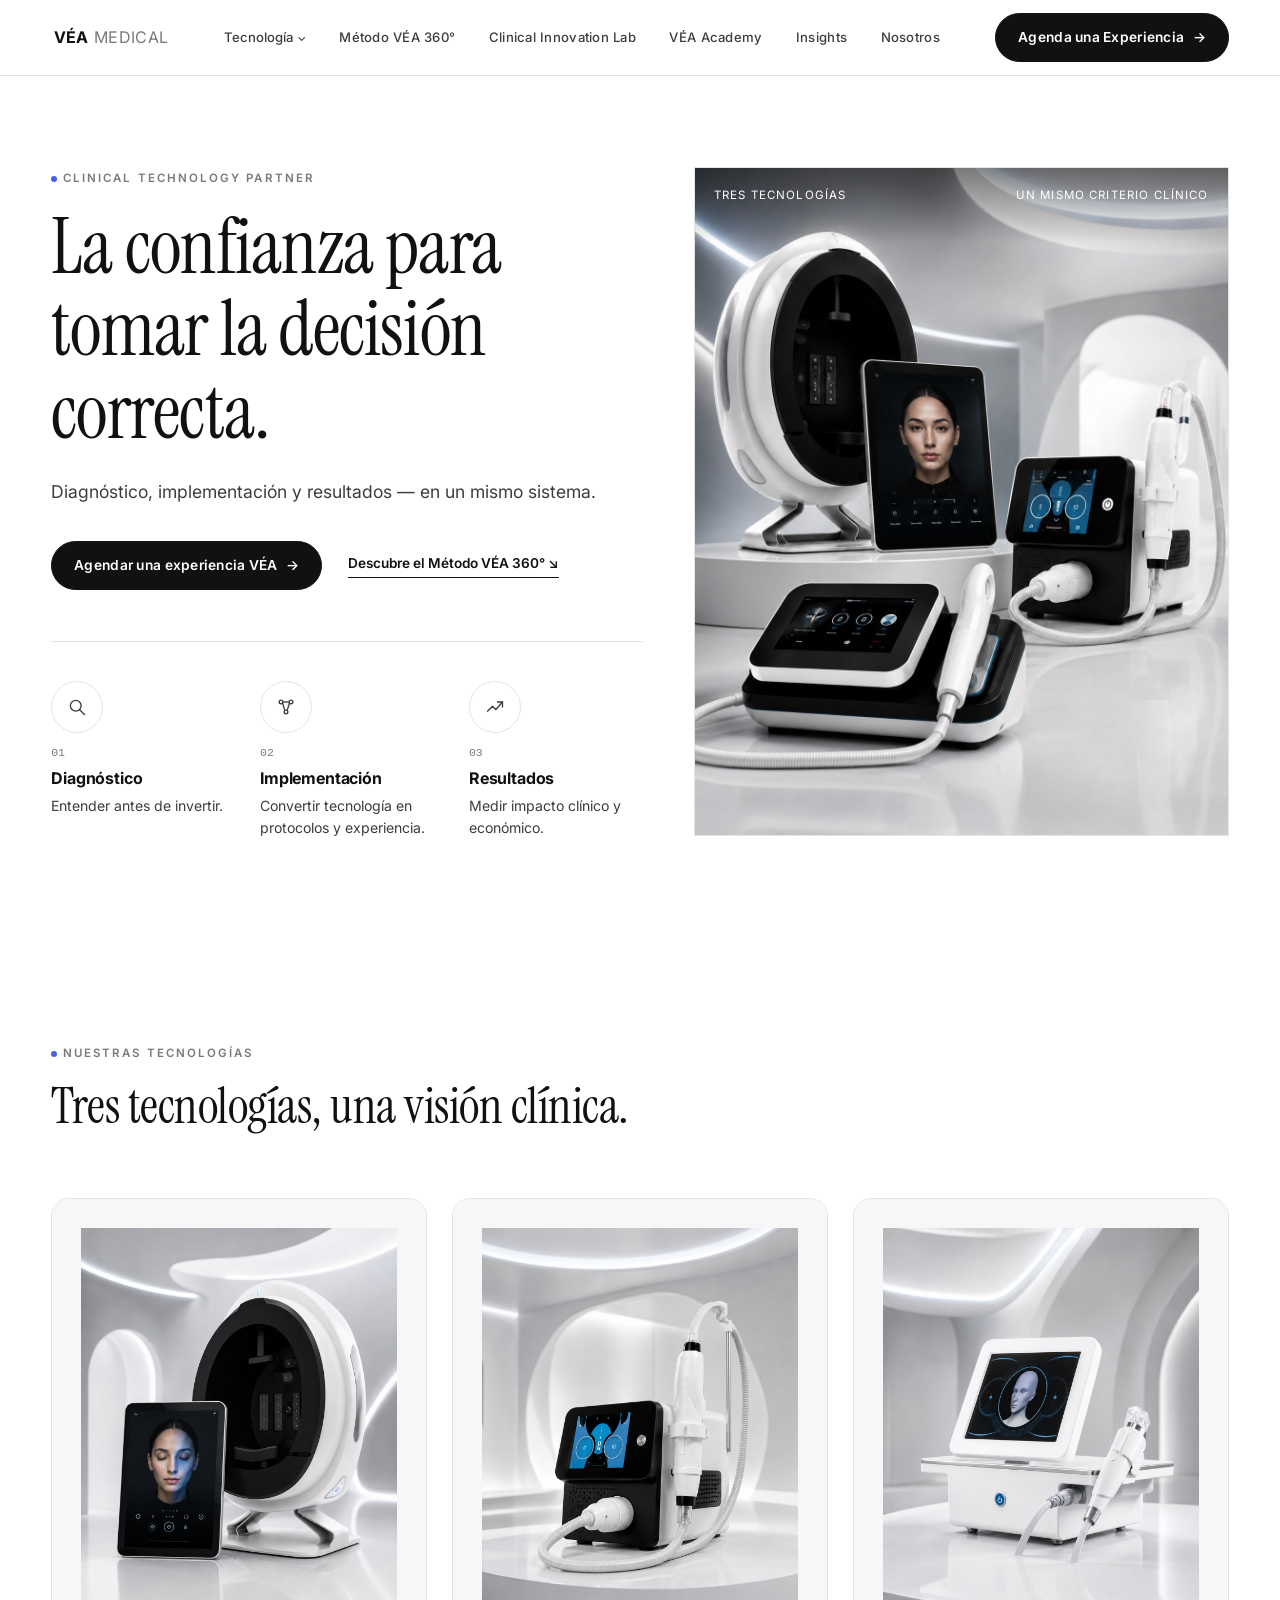
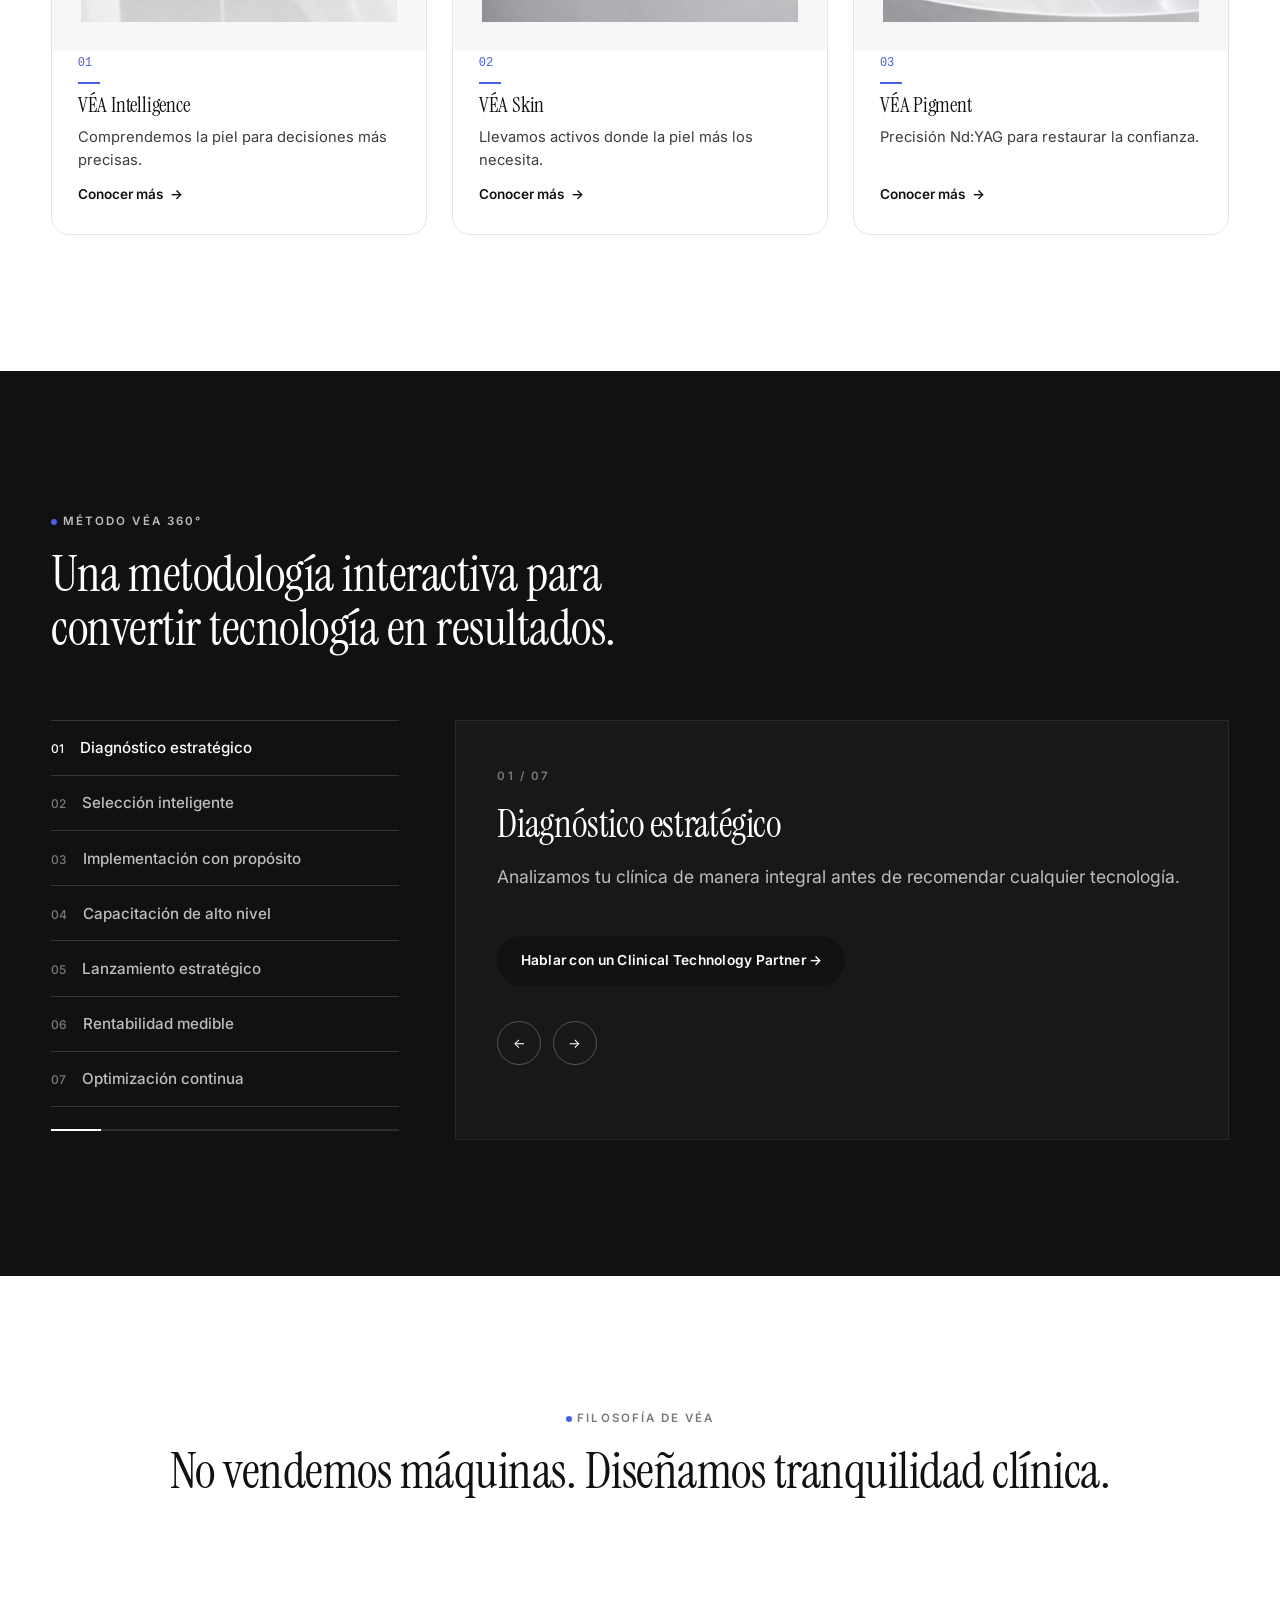
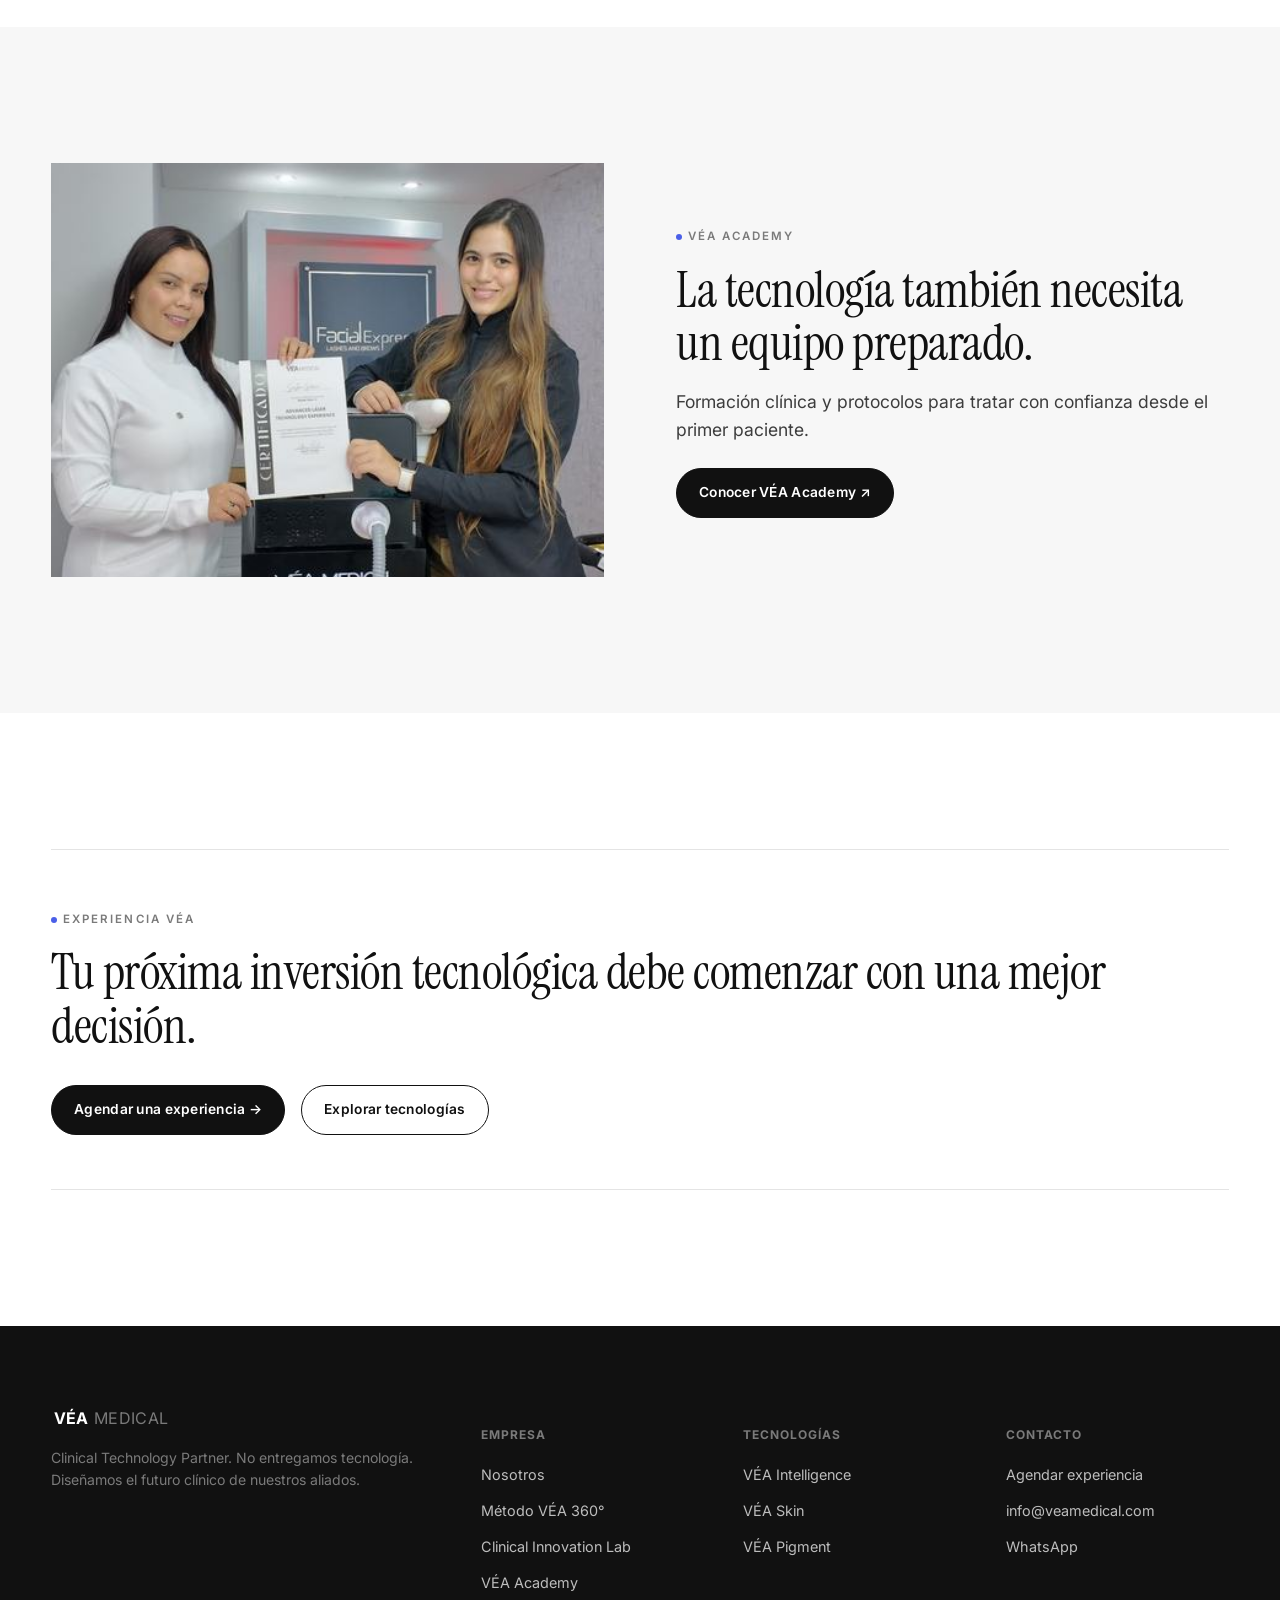
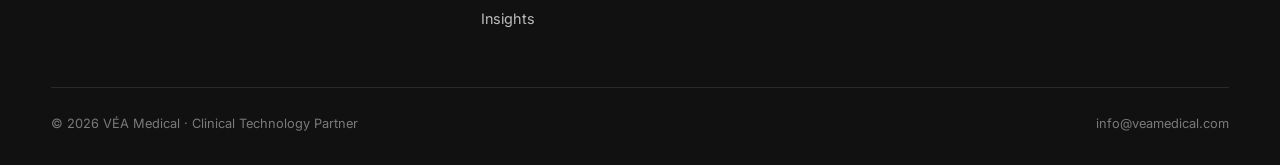
==== commit bcb9044b: "Add files via upload" ====
--- a/index.html
+++ b/index.html
@@ -14,17 +14,17 @@
 <meta property="og:title" content="VÉA Medical | Clinical Technology Partner">
 <meta property="og:description" content="VÉA Medical: el Clinical Technology Partner que acompaña a clínicas en el diagnóstico, selección e implementación de tecnología médico-estética con resultados medibles.">
 <meta property="og:url" content="https://veamedical.com/index.html">
-<meta property="og:image" content="https://veamedical.com/hero-intelligence.jpg">
+<meta property="og:image" content="https://veamedical.com/hero-portfolio.jpg">
 <meta property="og:locale" content="es_DO">
 <meta name="twitter:card" content="summary_large_image">
 <meta name="twitter:title" content="VÉA Medical | Clinical Technology Partner">
 <meta name="twitter:description" content="VÉA Medical: el Clinical Technology Partner que acompaña a clínicas en el diagnóstico, selección e implementación de tecnología médico-estética con resultados medibles.">
-<meta name="twitter:image" content="https://veamedical.com/hero-intelligence.jpg">
+<meta name="twitter:image" content="https://veamedical.com/hero-portfolio.jpg">
 
 <link rel="preconnect" href="https://fonts.googleapis.com">
 <link rel="preconnect" href="https://fonts.gstatic.com" crossorigin>
 <link rel="stylesheet" href="styles.css">
-<script type="application/ld+json">{"@context":"https://schema.org","@type":"MedicalBusiness","name":"VÉA Medical","alternateName":"VÉA Medical — Clinical Technology Partner","description":"Clinical Technology Partner que acompaña a clínicas y centros de estética en el diagnóstico, selección, implementación y rentabilidad de tecnología médico-estética.","url":"https://veamedical.com/","logo":"https://veamedical.com/logo.png","image":"https://veamedical.com/hero-intelligence.jpg","email":"info@veamedical.com","areaServed":{"@type":"Country","name":"República Dominicana"},"sameAs":[]}</script>
+<script type="application/ld+json">{"@context":"https://schema.org","@type":"MedicalBusiness","name":"VÉA Medical","alternateName":"VÉA Medical — Clinical Technology Partner","description":"Clinical Technology Partner que acompaña a clínicas y centros de estética en el diagnóstico, selección, implementación y rentabilidad de tecnología médico-estética.","url":"https://veamedical.com/","logo":"https://veamedical.com/logo.png","image":"https://veamedical.com/hero-portfolio.jpg","email":"info@veamedical.com","areaServed":{"@type":"Country","name":"República Dominicana"},"sameAs":[]}</script>
 <script type="application/ld+json">{"@context":"https://schema.org","@type":"BreadcrumbList","itemListElement":[{"@type":"ListItem","position":1,"name":"Inicio","item":"https://veamedical.com/index.html"}]}</script>
 <script type="application/ld+json">{"@context":"https://schema.org","@type":"ItemList","itemListElement":[{"@type":"Product","position":1,"name":"VÉA Intelligence","description":"Scanner facial con inteligencia artificial, 17 tipos de análisis.","url":"https://veamedical.com/tecnologia.html#intelligence"},{"@type":"Product","position":2,"name":"VÉA Skin","description":"Sistema de drug delivery 2 en 1: microchip y aguja convencional.","url":"https://veamedical.com/tecnologia.html#skin"},{"@type":"Product","position":3,"name":"VÉA Pigment","description":"Plataforma Nd:YAG para corrección de pigmentos, tatuajes y Carbon Peel.","url":"https://veamedical.com/tecnologia.html#pigment"}]}</script>
 </head>
@@ -80,7 +80,7 @@
       <div class="hero-copy reveal">
         <span class="kicker">Clinical Technology Partner</span>
         <h1>La confianza para tomar la decisión correcta.</h1>
-        <p class="lede">Transformamos la incorporación de tecnología en una estrategia de crecimiento clínico, respaldada por experiencia, metodología y acompañamiento continuo.</p>
+        <p class="lede">Diagnóstico, implementación y resultados — en un mismo sistema.</p>
         <div class="hero-actions">
           <a class="btn btn-primary" href="contacto.html">Agendar una experiencia VÉA <span class="btn-arrow" aria-hidden="true">→</span></a>
           <a class="hero-link-inline" href="#metodo">Descubre el Método VÉA 360° ↘</a>
@@ -109,11 +109,7 @@
       <div class="hero-visual reveal reveal-delay-2">
         <div class="hero-visual-frame">
           <div class="hero-visual-label"><span>Tres tecnologías</span><span>Un mismo criterio clínico</span></div>
-          <div class="hero-stack">
-            <img class="h1" src="hero-intelligence.jpg" alt="VÉA Intelligence — scanner de análisis facial con inteligencia artificial" width="600" height="600" loading="eager">
-            <img class="h2" src="hero-skinboost.jpg" alt="VÉA Skin — plataforma de infusión de activos SKIN BOOST" width="480" height="480" loading="eager">
-            <img class="h3" src="tech-pigment.jpg" alt="VÉA Pigment — plataforma Nd:YAG" width="420" height="420" loading="eager">
-          </div>
+          <img class="hero-portfolio-img" src="hero-portfolio.jpg" alt="Portafolio VÉA Medical: VÉA Intelligence, VÉA Skin y VÉA Pigment" width="1122" height="1402" loading="eager">
         </div>
       </div>
     </div>
@@ -122,35 +118,34 @@
   <section aria-labelledby="tec-h">
     <div class="container">
       <div class="section-head">
-        <span class="kicker">Tecnologías destacadas</span>
-        <h2 id="tec-h">Tres soluciones, una experiencia VÉA consistente.</h2>
-        <p class="lede">Presentamos cada tecnología con el mismo lenguaje visual: elegancia, claridad clínica y una percepción premium alineada con la marca.</p>
+        <span class="kicker">Nuestras tecnologías</span>
+        <h2 id="tec-h">Tres tecnologías, una visión clínica.</h2>
       </div>
       <div class="product-grid">
         <article class="product-card">
-          <figure><img src="hero-intelligence.jpg" alt="VÉA Intelligence" loading="lazy"></figure>
+          <figure><img src="product-intelligence.jpg" alt="VÉA Intelligence" loading="lazy"></figure>
           <div class="product-body">
             <span class="num">01</span>
             <h3>VÉA Intelligence</h3>
-            <p>Diagnóstico facial con inteligencia artificial para convertir evaluación clínica en claridad, confianza y mejor conversación con el paciente.</p>
+            <p>Comprendemos la piel para decisiones más precisas.</p>
             <a class="card-link" href="tecnologia.html#intelligence">Conocer más <span class="arrow" aria-hidden="true">→</span></a>
           </div>
         </article>
         <article class="product-card">
-          <figure><img src="hero-skinboost.jpg" alt="VÉA Skin — SKIN BOOST" loading="lazy"></figure>
+          <figure><img src="product-skin.jpg" alt="VÉA Skin — SKIN BOOST" loading="lazy"></figure>
           <div class="product-body">
             <span class="num">02</span>
             <h3>VÉA Skin</h3>
-            <p>Plataforma de infusión inteligente diseñada para integrar activos profesionales dentro de protocolos personalizados con una experiencia clínica premium.</p>
+            <p>Llevamos activos donde la piel más los necesita.</p>
             <a class="card-link" href="tecnologia.html#skin">Conocer más <span class="arrow" aria-hidden="true">→</span></a>
           </div>
         </article>
         <article class="product-card">
-          <figure><img src="tech-pigment.jpg" alt="VÉA Pigment" loading="lazy"></figure>
+          <figure><img src="product-pigment.jpg" alt="VÉA Pigment" loading="lazy"></figure>
           <div class="product-body">
             <span class="num">03</span>
             <h3>VÉA Pigment</h3>
-            <p>Plataforma Nd:YAG para corrección de pigmentos, remoción de tatuajes y protocolos Hollywood Peel — precisión clínica con cuatro longitudes de onda.</p>
+            <p>Precisión Nd:YAG para restaurar la confianza.</p>
             <a class="card-link" href="tecnologia.html#pigment">Conocer más <span class="arrow" aria-hidden="true">→</span></a>
           </div>
         </article>
@@ -163,7 +158,6 @@
       <div class="section-head">
         <span class="kicker">Método VÉA 360°</span>
         <h2 id="metodo-h">Una metodología interactiva para convertir tecnología en resultados.</h2>
-        <p class="lede">Explora cada etapa del proceso. El contenido cambia para mostrar cómo VÉA acompaña a la clínica antes, durante y después de la implementación.</p>
       </div>
       <div class="method">
         <div>
@@ -182,8 +176,7 @@
           <span class="kicker" data-method-kicker>01 / 07</span>
           <h3 data-method-title>Diagnóstico estratégico</h3>
           <p class="lede" data-method-lead>Analizamos tu clínica de manera integral antes de recomendar cualquier tecnología.</p>
-          <p class="lede" style="margin-top:2rem;">Cada implementación es distinta. El Método VÉA 360° se adapta al tipo de clínica, a la madurez del equipo y al objetivo de crecimiento de cada aliado.</p>
-          <a class="btn btn-primary" href="contacto.html" style="margin-top:1.4rem;">Hablar con un Clinical Technology Partner →</a>
+          <a class="btn btn-primary" href="contacto.html" style="margin-top:1.8rem;">Hablar con un Clinical Technology Partner →</a>
           <div class="method-nav">
             <button type="button" data-method-prev aria-label="Etapa anterior">←</button>
             <button type="button" data-method-next aria-label="Etapa siguiente">→</button>
@@ -197,7 +190,6 @@
     <div class="container">
       <span class="kicker">Filosofía de VÉA</span>
       <h2 id="fil-h">No vendemos máquinas. Diseñamos tranquilidad clínica.</h2>
-      <p class="lede">La tecnología solo tiene valor cuando existe un criterio para elegirla, una metodología para implementarla y un acompañamiento real para transformarla en crecimiento sostenible.</p>
     </div>
   </section>
 
@@ -209,7 +201,7 @@
       <div>
         <span class="kicker">VÉA Academy</span>
         <h2 id="academy-h">La tecnología también necesita un equipo preparado.</h2>
-        <p class="lede">Formación clínica, práctica supervisada y protocolos para que cada implementación se viva como una experiencia segura, profesional y alineada con el estándar VÉA.</p>
+        <p class="lede">Formación clínica y protocolos para tratar con confianza desde el primer paciente.</p>
         <div class="feature-actions" style="margin-top:1.6rem;">
           <a class="btn btn-primary" href="academy.html">Conocer VÉA Academy ↗</a>
         </div>
--- a/styles.css
+++ b/styles.css
@@ -214,14 +214,16 @@
 
 .hero-visual{ position:relative; }
 .hero-visual-frame{
-  aspect-ratio:1/1; background:var(--gray-50); border:1px solid var(--line);
+  aspect-ratio:4/5; background:var(--gray-50); border:1px solid var(--line);
   position:relative; overflow:hidden;
 }
 .hero-visual-label{
-  position:absolute; top:1.2rem; left:1.2rem; right:1.2rem;
-  font-size:.72rem; letter-spacing:.1em; text-transform:uppercase; color:var(--gray-500);
+  position:absolute; top:0; left:0; right:0; padding:1.2rem 1.2rem 2.4rem;
+  font-size:.72rem; letter-spacing:.1em; text-transform:uppercase; color:var(--white);
   display:flex; justify-content:space-between; z-index:2;
-}
+  background:linear-gradient(180deg, rgba(0,0,0,.45), rgba(0,0,0,0));
+}
+.hero-portfolio-img{ width:100%; height:100%; object-fit:cover; object-position:center 30%; }
 .hero-stack{ position:absolute; inset:0; }
 .hero-stack img{
   position:absolute; object-fit:cover; border-radius:var(--radius);
@@ -279,8 +281,8 @@
 /* ============================================================
    SECTIONS / LAYOUT
    ============================================================ */
-section{ padding:6.5rem 0; }
-.section-head{ max-width:46em; margin-bottom:3.2rem; }
+section{ padding:8.5rem 0; }
+.section-head{ max-width:42em; margin-bottom:4rem; }
 .section-head.center{ margin-inline:auto; text-align:center; }
 .section-dark{ background:var(--black); color:var(--white); }
 .section-dark .kicker{ color:var(--gray-300); }
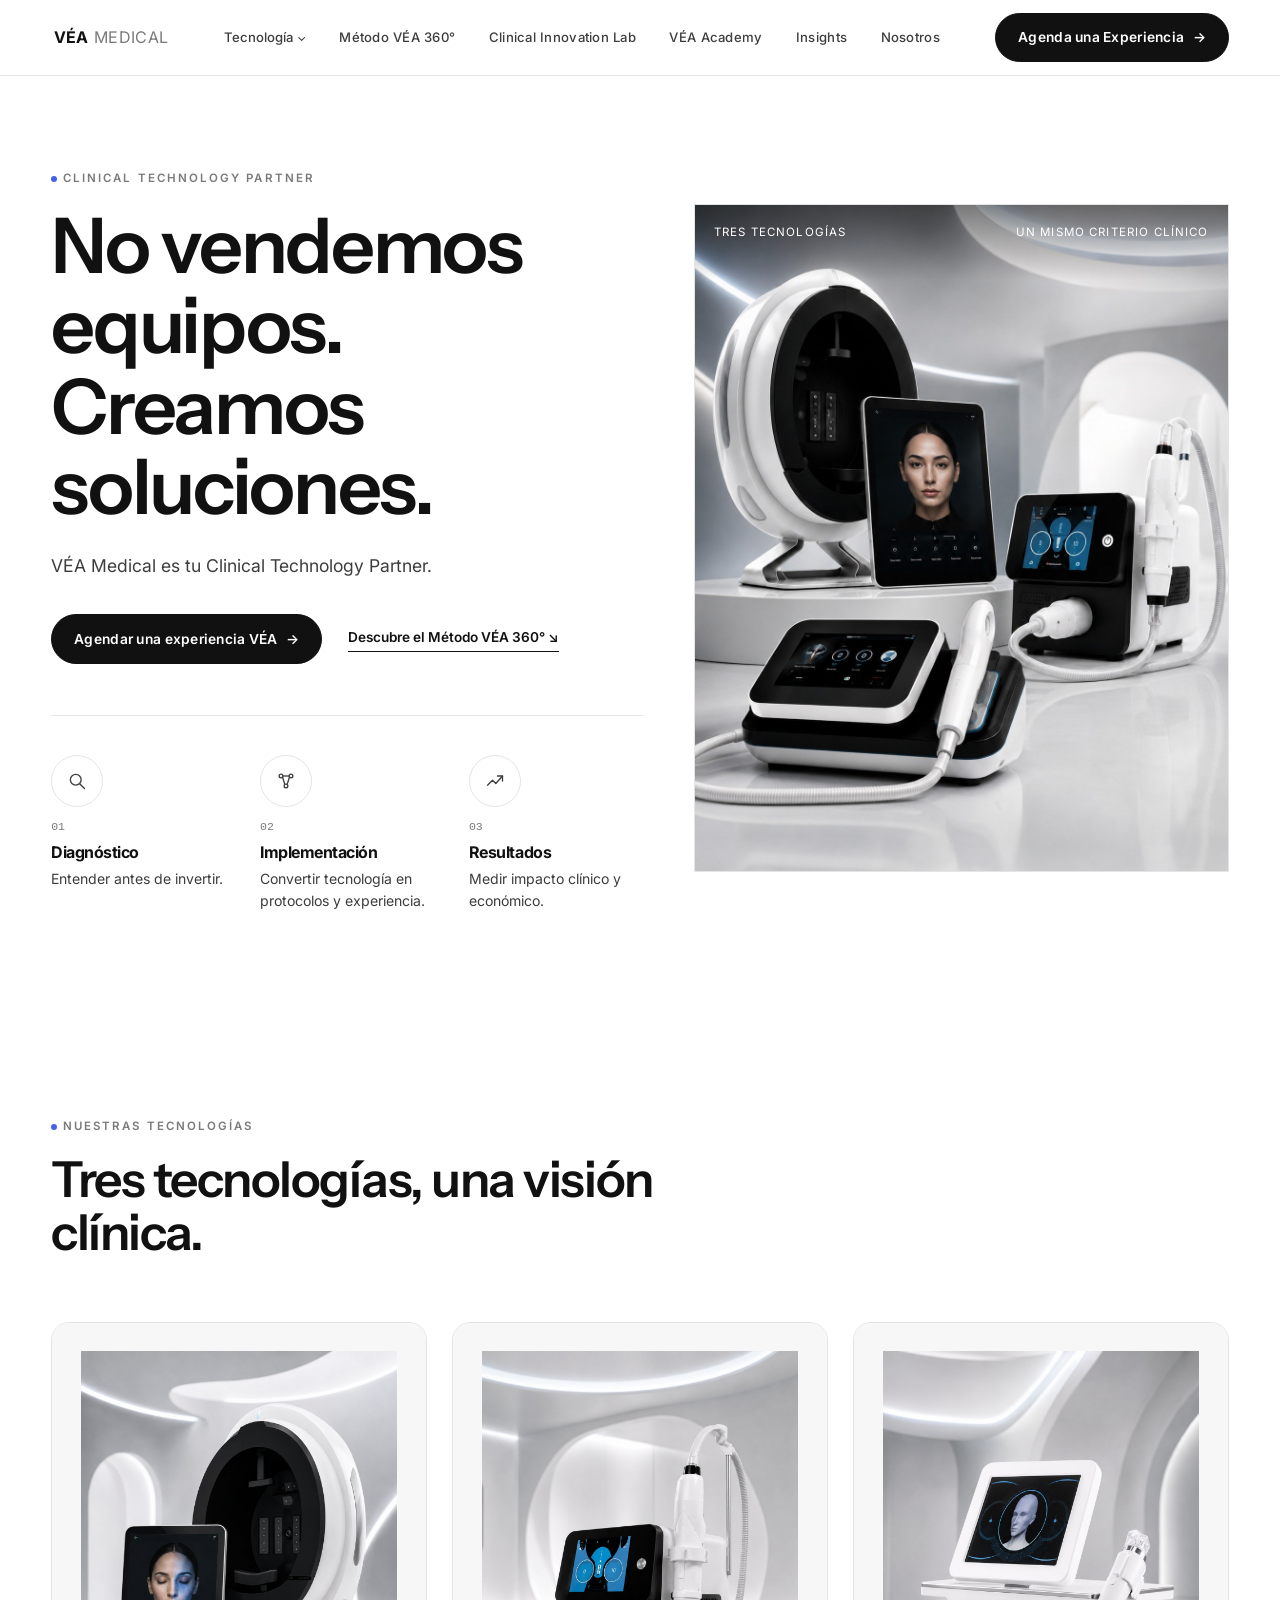
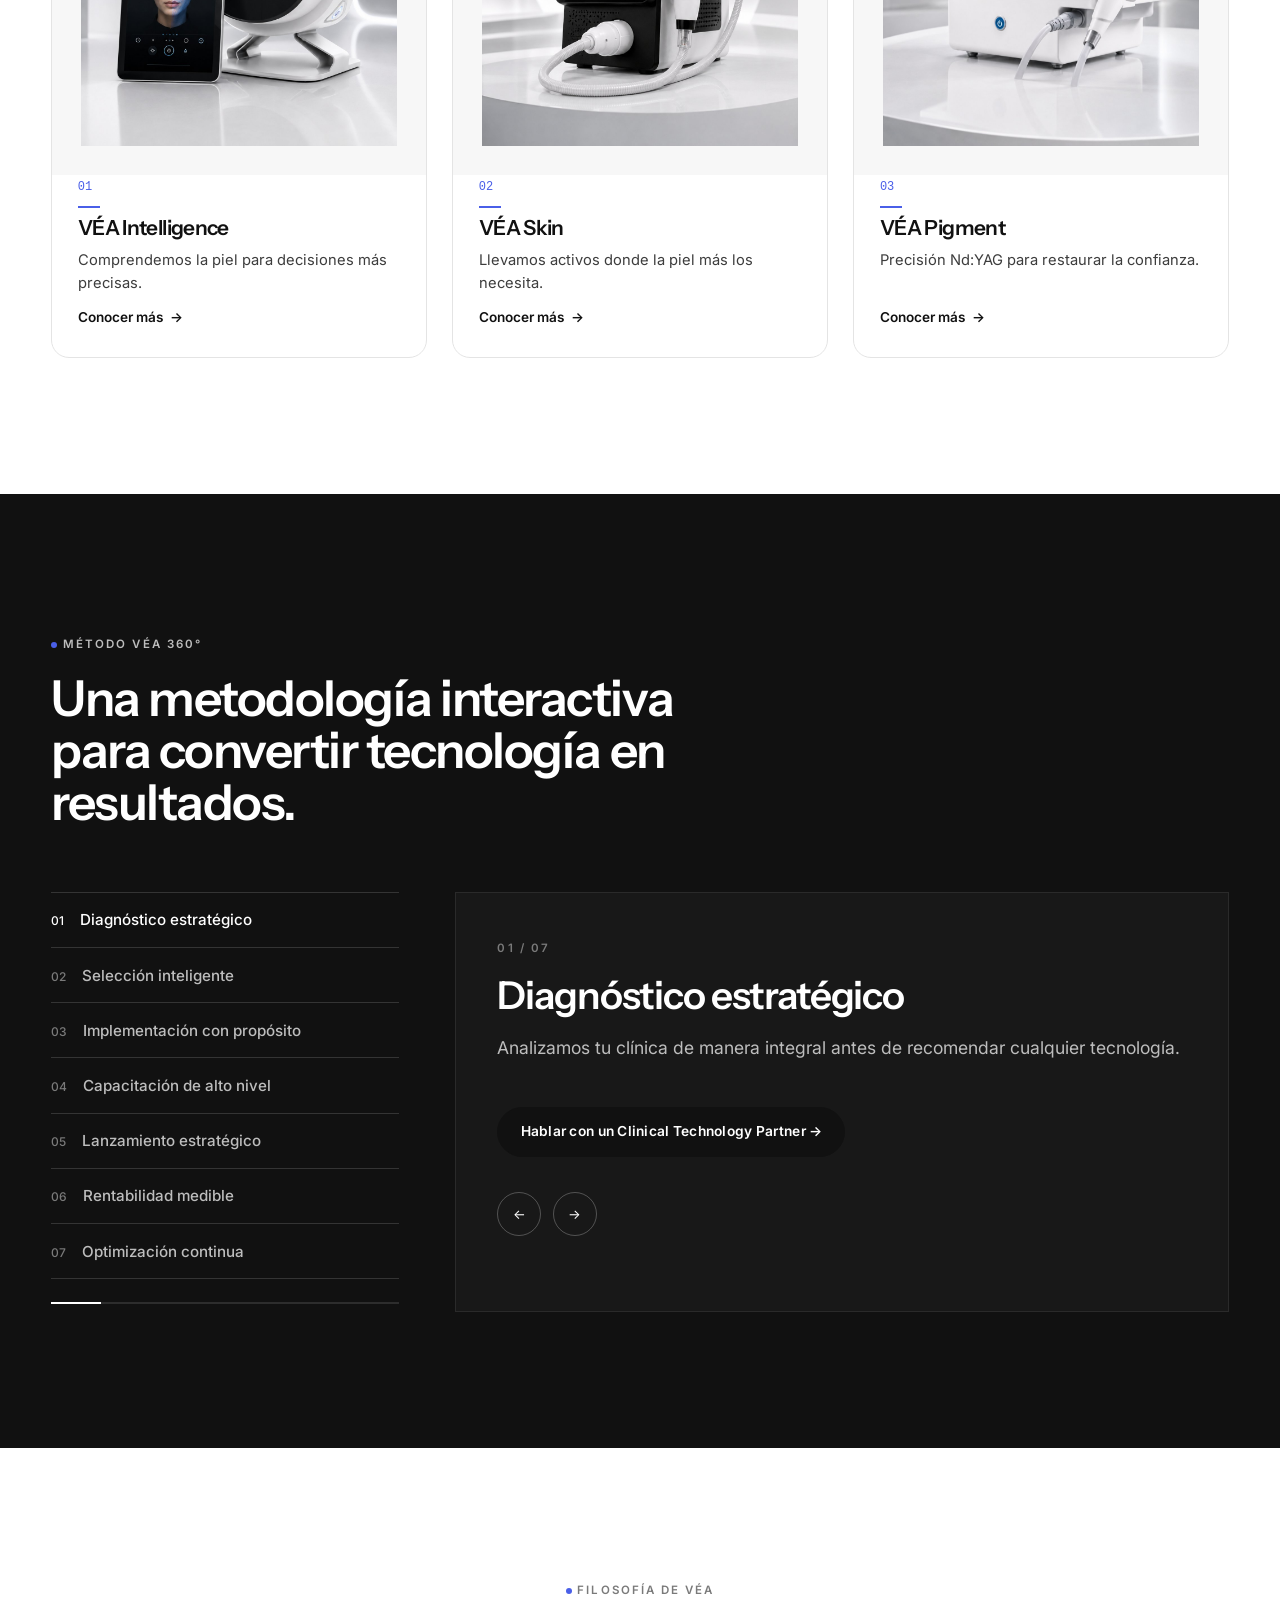
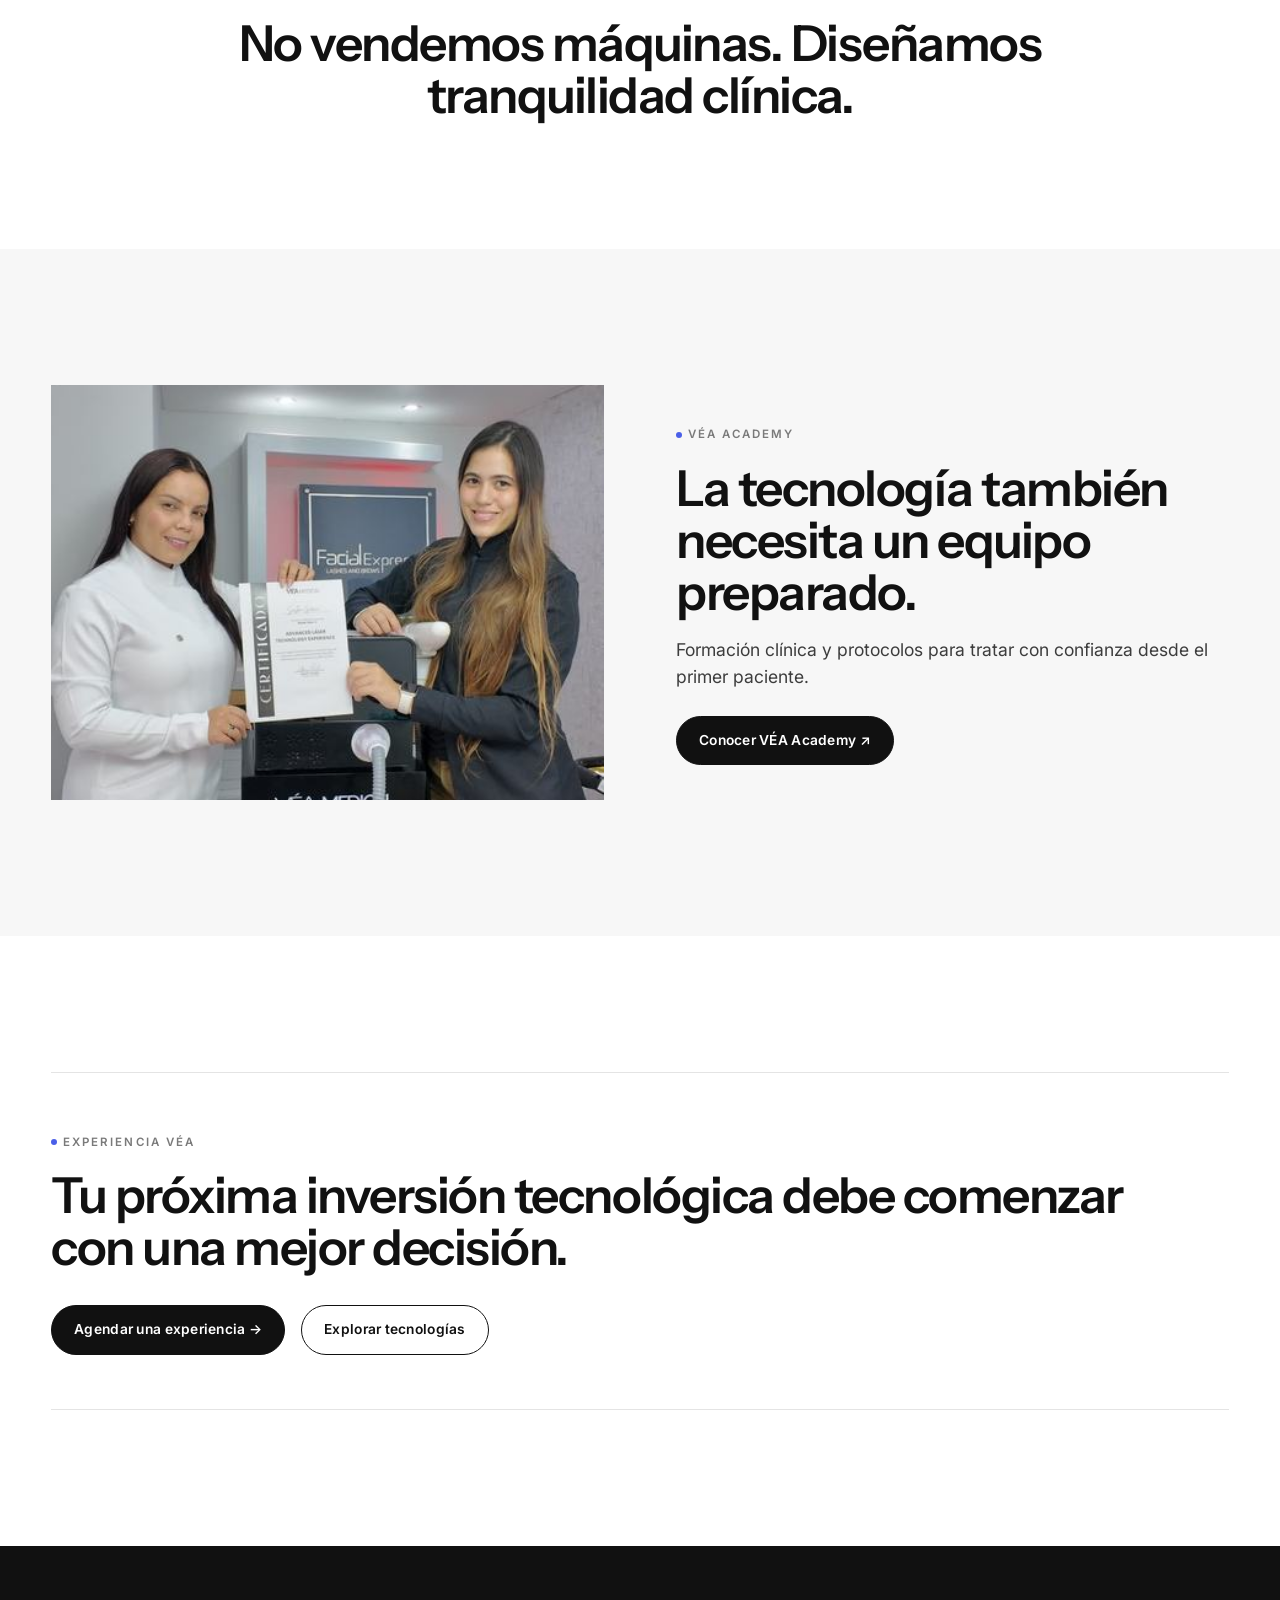
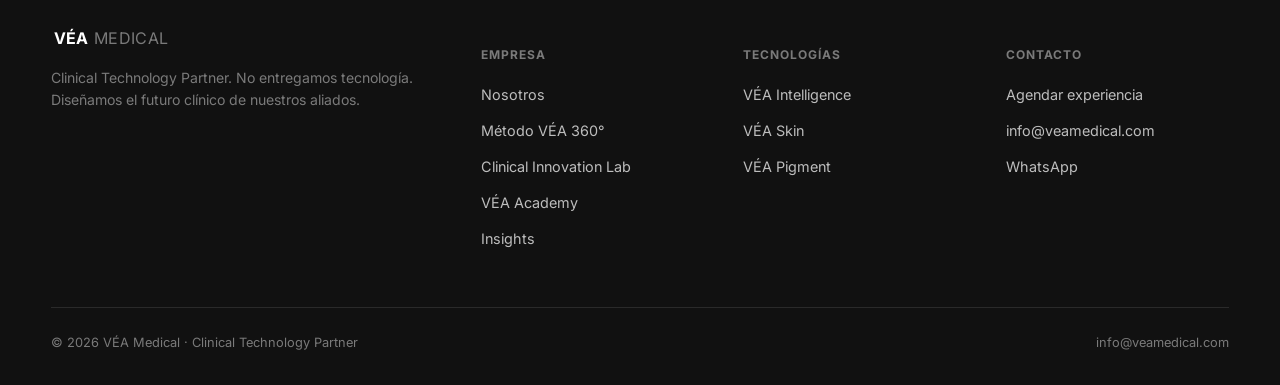
==== commit eb844097: "Add files via upload" ====
--- a/index.html
+++ b/index.html
@@ -26,7 +26,7 @@
 <link rel="stylesheet" href="styles.css">
 <script type="application/ld+json">{"@context":"https://schema.org","@type":"MedicalBusiness","name":"VÉA Medical","alternateName":"VÉA Medical — Clinical Technology Partner","description":"Clinical Technology Partner que acompaña a clínicas y centros de estética en el diagnóstico, selección, implementación y rentabilidad de tecnología médico-estética.","url":"https://veamedical.com/","logo":"https://veamedical.com/logo.png","image":"https://veamedical.com/hero-portfolio.jpg","email":"info@veamedical.com","areaServed":{"@type":"Country","name":"República Dominicana"},"sameAs":[]}</script>
 <script type="application/ld+json">{"@context":"https://schema.org","@type":"BreadcrumbList","itemListElement":[{"@type":"ListItem","position":1,"name":"Inicio","item":"https://veamedical.com/index.html"}]}</script>
-<script type="application/ld+json">{"@context":"https://schema.org","@type":"ItemList","itemListElement":[{"@type":"Product","position":1,"name":"VÉA Intelligence","description":"Scanner facial con inteligencia artificial, 17 tipos de análisis.","url":"https://veamedical.com/tecnologia.html#intelligence"},{"@type":"Product","position":2,"name":"VÉA Skin","description":"Sistema de drug delivery 2 en 1: microchip y aguja convencional.","url":"https://veamedical.com/tecnologia.html#skin"},{"@type":"Product","position":3,"name":"VÉA Pigment","description":"Plataforma Nd:YAG para corrección de pigmentos, tatuajes y Carbon Peel.","url":"https://veamedical.com/tecnologia.html#pigment"}]}</script>
+<script type="application/ld+json">{"@context":"https://schema.org","@type":"ItemList","itemListElement":[{"@type":"Product","position":1,"name":"VÉA Intelligence","description":"Scanner facial con inteligencia artificial, 17 tipos de análisis.","url":"https://veamedical.com/tecnologia-intelligence.html"},{"@type":"Product","position":2,"name":"VÉA Skin","description":"Sistema de drug delivery 2 en 1: microchip y aguja convencional.","url":"https://veamedical.com/tecnologia-skin.html"},{"@type":"Product","position":3,"name":"VÉA Pigment","description":"Plataforma Nd:YAG para corrección de pigmentos, tatuajes y Carbon Peel.","url":"https://veamedical.com/tecnologia-pigment.html"}]}</script>
 </head>
 <body>
 
@@ -39,13 +39,13 @@
           <li class="has-dropdown">
             <button class="nav-dropdown-trigger" aria-expanded="false" aria-controls="tech-dropdown">Tecnología <span class="caret" aria-hidden="true">⌄</span></button>
             <ul class="nav-dropdown" id="tech-dropdown">
-              <li><a href="tecnologia.html#intelligence">VÉA Intelligence</a></li>
-            <li><a href="tecnologia.html#skin">VÉA Skin</a></li>
-            <li><a href="tecnologia.html#pigment">VÉA Pigment</a></li>
+              <li><a href="tecnologia-intelligence.html">VÉA Intelligence</a></li>
+            <li><a href="tecnologia-skin.html">VÉA Skin</a></li>
+            <li><a href="tecnologia-pigment.html">VÉA Pigment</a></li>
             </ul>
           </li>
           <li><a href="nosotros.html#metodo">Método VÉA 360°</a></li>
-        <li><a href="nosotros.html#lab">Clinical Innovation Lab</a></li>
+        <li><a href="clinical-innovation-lab.html">Clinical Innovation Lab</a></li>
         <li><a href="academy.html">VÉA Academy</a></li>
         <li><a href="por-que-vea.html">Insights</a></li>
         <li><a href="nosotros.html">Nosotros</a></li>
@@ -61,12 +61,12 @@
   </header>
   <div class="mobile-menu" id="mobile-menu">
       <span class="mobile-menu-label">Tecnología</span>
-      <a href="tecnologia.html#intelligence" class="mobile-sub">VÉA Intelligence</a>
-      <a href="tecnologia.html#skin" class="mobile-sub">VÉA Skin</a>
-      <a href="tecnologia.html#pigment" class="mobile-sub">VÉA Pigment</a>
+      <a href="tecnologia-intelligence.html" class="mobile-sub">VÉA Intelligence</a>
+      <a href="tecnologia-skin.html" class="mobile-sub">VÉA Skin</a>
+      <a href="tecnologia-pigment.html" class="mobile-sub">VÉA Pigment</a>
       <span class="mobile-menu-divider"></span>
       <a href="nosotros.html#metodo">Método VÉA 360°</a>
-      <a href="nosotros.html#lab">Clinical Innovation Lab</a>
+      <a href="clinical-innovation-lab.html">Clinical Innovation Lab</a>
       <a href="academy.html">VÉA Academy</a>
       <a href="por-que-vea.html">Insights</a>
       <a href="nosotros.html">Nosotros</a>
@@ -79,8 +79,8 @@
     <div class="container hero-grid">
       <div class="hero-copy reveal">
         <span class="kicker">Clinical Technology Partner</span>
-        <h1>La confianza para tomar la decisión correcta.</h1>
-        <p class="lede">Diagnóstico, implementación y resultados — en un mismo sistema.</p>
+        <h1>No vendemos equipos. Creamos soluciones.</h1>
+        <p class="lede">VÉA Medical es tu Clinical Technology Partner.</p>
         <div class="hero-actions">
           <a class="btn btn-primary" href="contacto.html">Agendar una experiencia VÉA <span class="btn-arrow" aria-hidden="true">→</span></a>
           <a class="hero-link-inline" href="#metodo">Descubre el Método VÉA 360° ↘</a>
@@ -128,7 +128,7 @@
             <span class="num">01</span>
             <h3>VÉA Intelligence</h3>
             <p>Comprendemos la piel para decisiones más precisas.</p>
-            <a class="card-link" href="tecnologia.html#intelligence">Conocer más <span class="arrow" aria-hidden="true">→</span></a>
+            <a class="card-link" href="tecnologia-intelligence.html">Conocer más <span class="arrow" aria-hidden="true">→</span></a>
           </div>
         </article>
         <article class="product-card">
@@ -137,7 +137,7 @@
             <span class="num">02</span>
             <h3>VÉA Skin</h3>
             <p>Llevamos activos donde la piel más los necesita.</p>
-            <a class="card-link" href="tecnologia.html#skin">Conocer más <span class="arrow" aria-hidden="true">→</span></a>
+            <a class="card-link" href="tecnologia-skin.html">Conocer más <span class="arrow" aria-hidden="true">→</span></a>
           </div>
         </article>
         <article class="product-card">
@@ -146,7 +146,7 @@
             <span class="num">03</span>
             <h3>VÉA Pigment</h3>
             <p>Precisión Nd:YAG para restaurar la confianza.</p>
-            <a class="card-link" href="tecnologia.html#pigment">Conocer más <span class="arrow" aria-hidden="true">→</span></a>
+            <a class="card-link" href="tecnologia-pigment.html">Conocer más <span class="arrow" aria-hidden="true">→</span></a>
           </div>
         </article>
       </div>
@@ -238,7 +238,7 @@
           <ul>
             <li><a href="nosotros.html">Nosotros</a></li>
             <li><a href="nosotros.html#metodo">Método VÉA 360°</a></li>
-            <li><a href="nosotros.html#lab">Clinical Innovation Lab</a></li>
+            <li><a href="clinical-innovation-lab.html">Clinical Innovation Lab</a></li>
             <li><a href="academy.html">VÉA Academy</a></li>
             <li><a href="por-que-vea.html">Insights</a></li>
           </ul>
@@ -246,9 +246,9 @@
         <div class="footer-col">
           <h5>Tecnologías</h5>
           <ul>
-            <li><a href="tecnologia.html#intelligence">VÉA Intelligence</a></li>
-            <li><a href="tecnologia.html#skin">VÉA Skin</a></li>
-            <li><a href="tecnologia.html#pigment">VÉA Pigment</a></li>
+            <li><a href="tecnologia-intelligence.html">VÉA Intelligence</a></li>
+            <li><a href="tecnologia-skin.html">VÉA Skin</a></li>
+            <li><a href="tecnologia-pigment.html">VÉA Pigment</a></li>
           </ul>
         </div>
         <div class="footer-col">
--- a/styles.css
+++ b/styles.css
@@ -3,7 +3,7 @@
    Editorial premium · serif display + Inter body · silencio visual
    ============================================================ */
 
-@import url('https://fonts.googleapis.com/css2?family=Instrument+Serif:ital@0;1&family=Inter:wght@400;500;600;700&display=swap');
+@import url('https://fonts.googleapis.com/css2?family=Instrument+Sans:ital,wght@0,400..700;1,400..700&family=Inter:wght@400;500;600;700;800&display=swap');
 
 :root{
   --white:#FFFFFF;
@@ -18,7 +18,7 @@
   --accent-2:#7C4AE8;
   --line:#E4E4E4;
 
-  --serif:'Instrument Serif', Georgia, 'Times New Roman', serif;
+  --serif:'Instrument Sans', -apple-system, BlinkMacSystemFont, sans-serif;
   --sans:'Inter', -apple-system, BlinkMacSystemFont, 'Segoe UI', Helvetica, Arial, sans-serif;
 
   --nav-h:76px;
@@ -52,10 +52,10 @@
 
 .container{ width:var(--container); margin-inline:auto; }
 
-h1,h2,h3,h4{ font-family:var(--serif); font-weight:400; line-height:1.08; margin:0; letter-spacing:-0.01em; }
-h1{ font-size:clamp(2.6rem, 6vw, 5rem); }
-h2{ font-size:clamp(1.9rem, 4vw, 3.1rem); }
-h3{ font-size:clamp(1.25rem, 2.2vw, 1.7rem); }
+h1,h2,h3,h4{ font-family:var(--serif); font-weight:600; line-height:1.05; margin:0; letter-spacing:-0.03em; }
+h1{ font-size:clamp(2.6rem, 6vw, 5rem); font-weight:600; }
+h2{ font-size:clamp(1.9rem, 4vw, 3.1rem); font-weight:600; }
+h3{ font-size:clamp(1.25rem, 2.2vw, 1.7rem); font-weight:600; }
 
 .kicker{
   font-family:var(--sans);
@@ -175,7 +175,7 @@
   transition:opacity .25s var(--ease), transform .25s var(--ease);
 }
 .mobile-menu.is-open{ opacity:1; transform:translateY(0); pointer-events:auto; }
-.mobile-menu a{ font-family:var(--serif); font-size:1.5rem; text-align:center; }
+.mobile-menu a{ font-family:var(--serif); font-weight:600; font-size:1.5rem; text-align:center; letter-spacing:-0.02em; }
 .mobile-menu-label{
   font-family:var(--sans); font-size:.72rem; font-weight:600; letter-spacing:.1em; text-transform:uppercase;
   color:var(--gray-500); margin-top:.4rem;
@@ -272,7 +272,7 @@
   position:absolute; left:0; right:0; bottom:0; padding:2rem 6vw;
   color:var(--white); display:flex; justify-content:center;
 }
-.image-band-caption p{ font-family:var(--serif); font-size:1.3rem; max-width:34em; text-align:center; }
+.image-band-caption p{ font-family:var(--serif); font-weight:500; font-size:1.3rem; max-width:34em; text-align:center; letter-spacing:-0.01em; }
 
 @media (prefers-reduced-motion: reduce){
   .hero-stack .h1, .hero-stack .h2, .hero-stack .h3, .kicker-live::before{ animation:none; }
@@ -353,11 +353,11 @@
 .hero-grid > *, .method > *, .feature-row > *, .compare > *, .contact-grid > *, .calc > *{ min-width:0; }
 
 /* ---------- Product deep-dive: tags, wavelength cards, "qué recibe tu clínica" ---------- */
-.tag-list{ display:flex; flex-wrap:wrap; gap:.6rem; margin:1.4rem 0; }
+.tag-list{ display:flex; flex-wrap:wrap; gap:.5rem; margin:1rem 0; }
 .tag-list span{
-  font-size:.8rem; padding:.5em 1em; border:1px solid var(--line); border-radius:100px; color:var(--gray-700);
-}
-.subhead{ font-size:.72rem; font-weight:600; letter-spacing:.1em; text-transform:uppercase; color:var(--gray-500); display:block; margin:2.4rem 0 .9rem; }
+  font-size:.78rem; padding:.4em .9em; border:1px solid var(--line); border-radius:100px; color:var(--gray-700);
+}
+.subhead{ font-size:.72rem; font-weight:600; letter-spacing:.1em; text-transform:uppercase; color:var(--gray-500); display:block; margin:1.8rem 0 .7rem; }
 .subhead:first-child{ margin-top:0; }
 
 .wavelength-figure{ margin:1.6rem 0 2rem; }
@@ -366,12 +366,12 @@
 
 .wavelength-grid{ display:grid; grid-template-columns:repeat(3,1fr); gap:1.2rem; margin:1.6rem 0 2rem; }
 .wavelength-card{ border:1px solid var(--line); padding:1.4rem; }
-.wavelength-card .nm{ font-family:var(--serif); font-size:1.7rem; color:var(--accent); }
+.wavelength-card .nm{ font-family:var(--serif); font-weight:700; font-size:1.7rem; color:var(--accent); }
 .wavelength-card p{ font-size:.85rem; color:var(--gray-700); margin:.5rem 0 0; }
 
 .quote-block{
   border-left:2px solid var(--black); padding-left:1.4rem; margin:2rem 0;
-  font-family:var(--serif); font-size:1.15rem; font-style:italic; color:var(--gray-700);
+  font-family:var(--serif); font-weight:500; font-size:1.15rem; font-style:italic; color:var(--gray-700);
 }
 
 .receive-grid{ display:grid; grid-template-columns:repeat(3,1fr); gap:1.2rem; margin:1.6rem 0; }
@@ -386,7 +386,7 @@
 .patient-steps{ display:flex; flex-wrap:wrap; gap:1rem; margin:1.6rem 0; }
 .patient-steps div{ flex:1 1 140px; border-top:2px solid var(--black); padding-top:.7rem; }
 .patient-steps div span{ display:block; font-size:.72rem; color:var(--gray-500); text-transform:uppercase; letter-spacing:.05em; }
-.patient-steps div strong{ font-family:var(--serif); font-size:1.15rem; }
+.patient-steps div strong{ font-family:var(--serif); font-weight:700; font-size:1.15rem; }
 
 .pending-note{ font-size:.78rem; color:var(--gray-500); font-style:italic; margin-top:.4rem; }
 
@@ -394,7 +394,7 @@
 @import url('https://fonts.googleapis.com/css2?family=JetBrains+Mono:wght@400;500;600&display=swap');
 :root{ --mono:'JetBrains Mono', 'SF Mono', Consolas, monospace; }
 
-.specsheet{ display:grid; grid-template-columns:.85fr 1.15fr; gap:2.6rem; align-items:start; margin-top:1.4rem; }
+.specsheet{ display:grid; grid-template-columns:.85fr 1.15fr; gap:2.6rem; align-items:start; margin-top:1rem; }
 .specsheet > *{ min-width:0; }
 
 .spec-visual{ position:relative; padding:14px; }
@@ -423,15 +423,18 @@
   0%{ top:6%; opacity:0; } 8%{ opacity:1; } 92%{ opacity:1; } 100%{ top:94%; opacity:0; }
 }
 
-.spec-stats{ display:flex; gap:0; margin-top:1rem; border:1px solid var(--line); }
-.spec-stats div{ flex:1; padding:.9rem 1rem; border-left:1px solid var(--line); }
+.spec-stats{ display:flex; gap:0; margin-top:1rem; border:1px solid var(--line); background:var(--white); }
+.spec-stats div{ flex:1; min-width:0; padding:.85rem .9rem; border-left:1px solid var(--line); display:flex; flex-direction:column; justify-content:center; gap:.3rem; }
 .spec-stats div:first-child{ border-left:none; }
-.spec-stats strong{ display:block; font-family:var(--mono); font-size:1.3rem; color:var(--accent); }
-.spec-stats span{ font-size:.7rem; color:var(--gray-500); text-transform:uppercase; letter-spacing:.04em; }
+.spec-stats strong{
+  display:block; font-family:var(--mono); font-weight:600; font-size:1.05rem; color:var(--accent);
+  line-height:1.2; word-break:break-word;
+}
+.spec-stats span{ font-size:.66rem; color:var(--gray-500); text-transform:uppercase; letter-spacing:.03em; line-height:1.25; }
 
 .spec-data{ position:relative; }
 .spec-data .tab-row{
-  display:flex; gap:0; border-bottom:1px solid var(--line); margin-bottom:1.4rem;
+  display:flex; gap:0; border-bottom:1px solid var(--line); margin-bottom:1rem;
   overflow-x:auto; -webkit-overflow-scrolling:touch; scrollbar-width:none;
 }
 .spec-data .tab-row::-webkit-scrollbar{ display:none; }
@@ -453,11 +456,11 @@
 .spec-panel{ min-height:220px; }
 .spec-panel[hidden]{ display:none; }
 .spec-row{
-  display:flex; justify-content:space-between; gap:1rem; padding:.75rem 0; border-top:1px solid var(--line);
-  font-size:.9rem;
+  display:flex; justify-content:space-between; gap:1rem; padding:.6rem 0; border-top:1px solid var(--line);
+  font-size:.88rem;
 }
 .spec-row:first-child{ border-top:none; }
-.spec-row .k{ color:var(--gray-500); font-family:var(--mono); font-size:.78rem; }
+.spec-row .k{ color:var(--gray-500); font-family:var(--mono); font-size:.76rem; }
 .spec-row .v{ text-align:right; color:var(--black); font-weight:500; max-width:60%; }
 
 .spec-chip-grid{ display:flex; flex-wrap:wrap; gap:.55rem; }
@@ -483,7 +486,7 @@
 .feature-media{ aspect-ratio:4/3; overflow:hidden; background:var(--gray-100); }
 .feature-media img{ width:100%; height:100%; object-fit:cover; }
 .feature-stats{ display:flex; flex-wrap:wrap; gap:1.6rem 2.2rem; margin:1.8rem 0; }
-.feature-stats div strong{ font-family:var(--serif); font-size:2rem; display:block; }
+.feature-stats div strong{ font-family:var(--serif); font-weight:700; font-size:2rem; display:block; letter-spacing:-0.02em; }
 .feature-stats div span{ font-size:.78rem; color:var(--gray-500); }
 .feature-list{ display:flex; flex-direction:column; gap:.75rem; margin:1.6rem 0 2rem; }
 .feature-list li{ display:flex; gap:.7rem; font-size:.94rem; color:var(--gray-700); }
@@ -522,7 +525,7 @@
 .calc-results{ display:flex; flex-direction:column; gap:1.1rem; }
 .calc-result{ background:var(--white); border:1px solid var(--line); padding:1.3rem 1.5rem; }
 .calc-result span{ font-size:.75rem; text-transform:uppercase; letter-spacing:.06em; color:var(--gray-500); }
-.calc-result strong{ display:block; font-family:var(--serif); font-size:2.1rem; margin-top:.2rem; }
+.calc-result strong{ display:block; font-family:var(--serif); font-weight:700; font-size:2.1rem; margin-top:.2rem; letter-spacing:-0.02em; }
 .calc-disclaimer{ font-size:.78rem; color:var(--gray-500); margin-top:.5rem; }
 
 /* ---------- Curriculum modules ---------- */
@@ -586,7 +589,7 @@
 
 .badge-row{ display:flex; gap:1.6rem; flex-wrap:wrap; margin-top:1.6rem; }
 .badge-row div{ font-size:.82rem; color:var(--gray-700); }
-.badge-row strong{ display:block; font-family:var(--serif); font-size:1.3rem; }
+.badge-row strong{ display:block; font-family:var(--serif); font-weight:700; font-size:1.3rem; }
 
 /* ============================================================
    RESPONSIVE
@@ -628,7 +631,7 @@
   .footer-top{ grid-template-columns:1fr; }
   .cta-band{ flex-direction:column; align-items:flex-start; }
   .compare-col + .compare-col{ border-left:none; border-top:1px solid var(--line); }
-  .spec-stats{ flex-wrap:wrap; }
-  .spec-stats div{ flex:1 1 45%; border-top:1px solid var(--line); border-left:none; }
-  .spec-stats div:nth-child(-n+2){ border-top:none; }
-}
+  .spec-stats div{ padding:.7rem .5rem; }
+  .spec-stats strong{ font-size:.92rem; }
+  .spec-stats span{ font-size:.6rem; }
+}
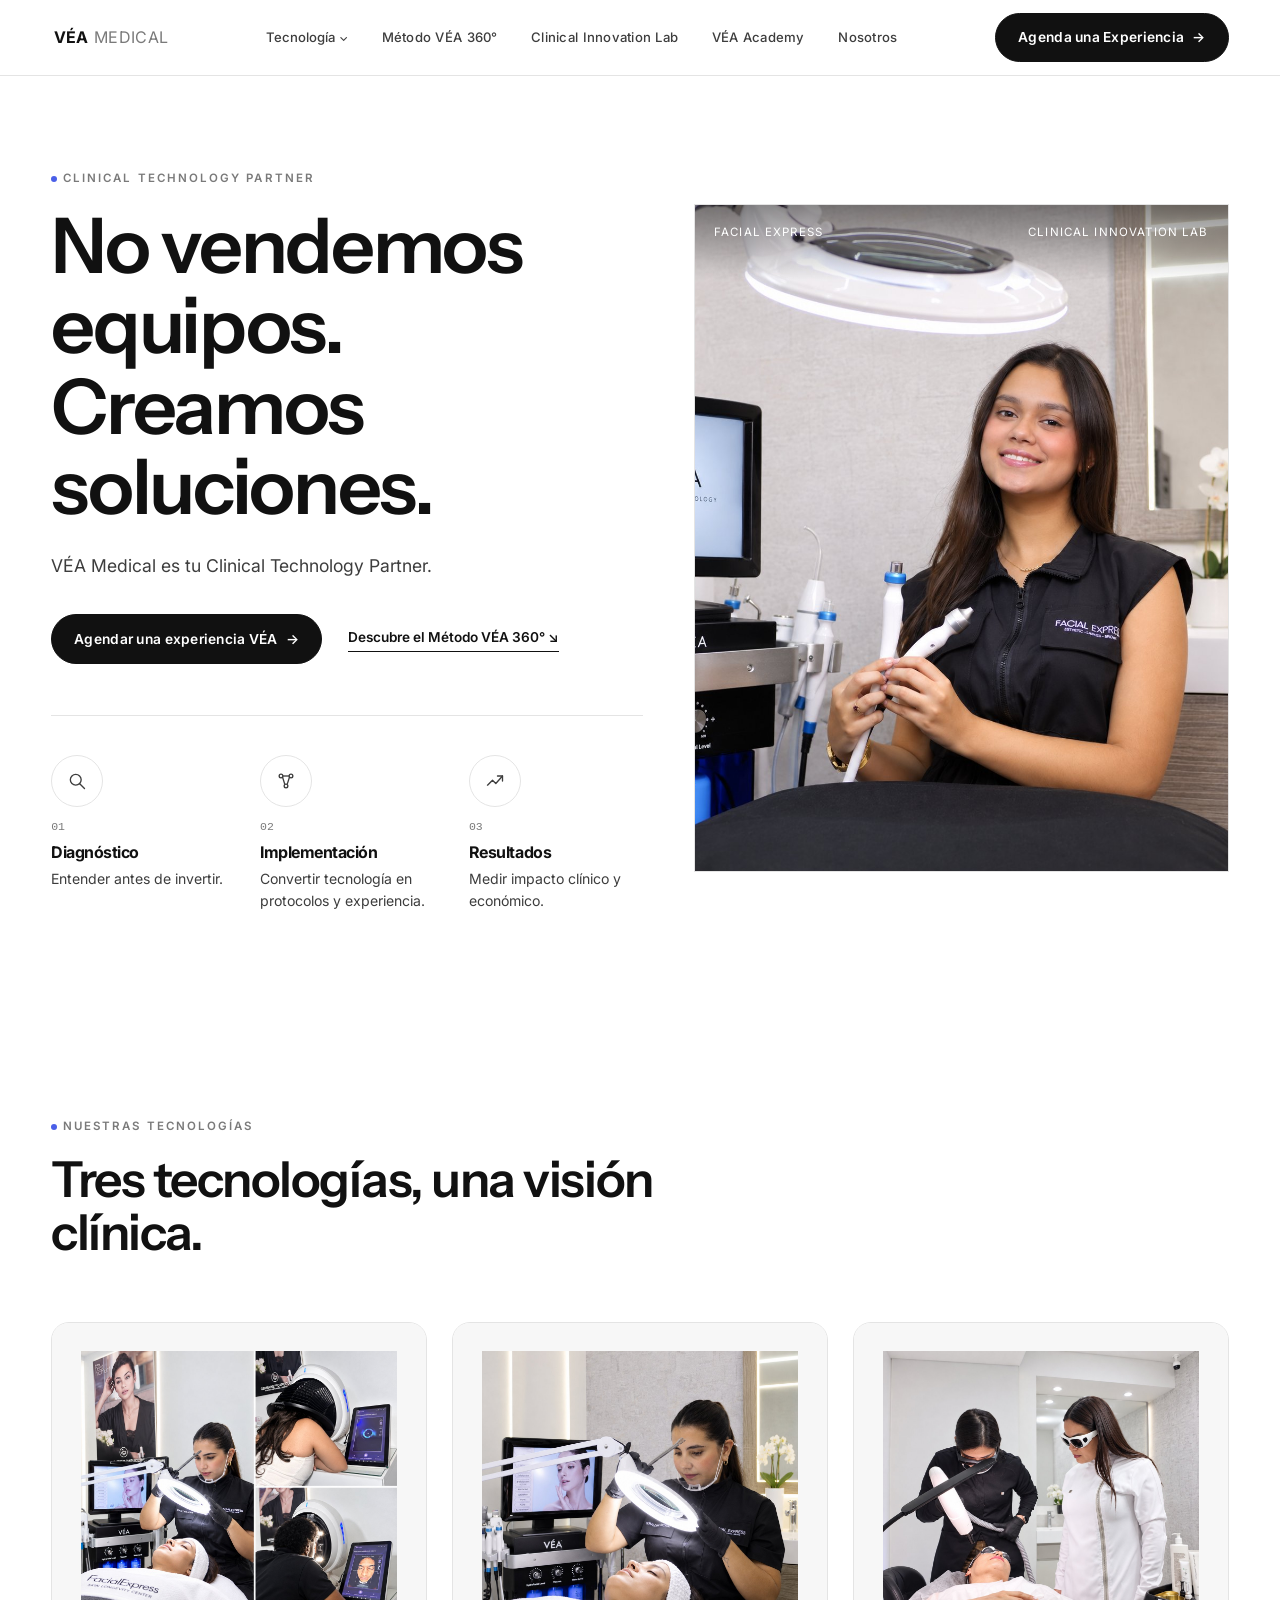
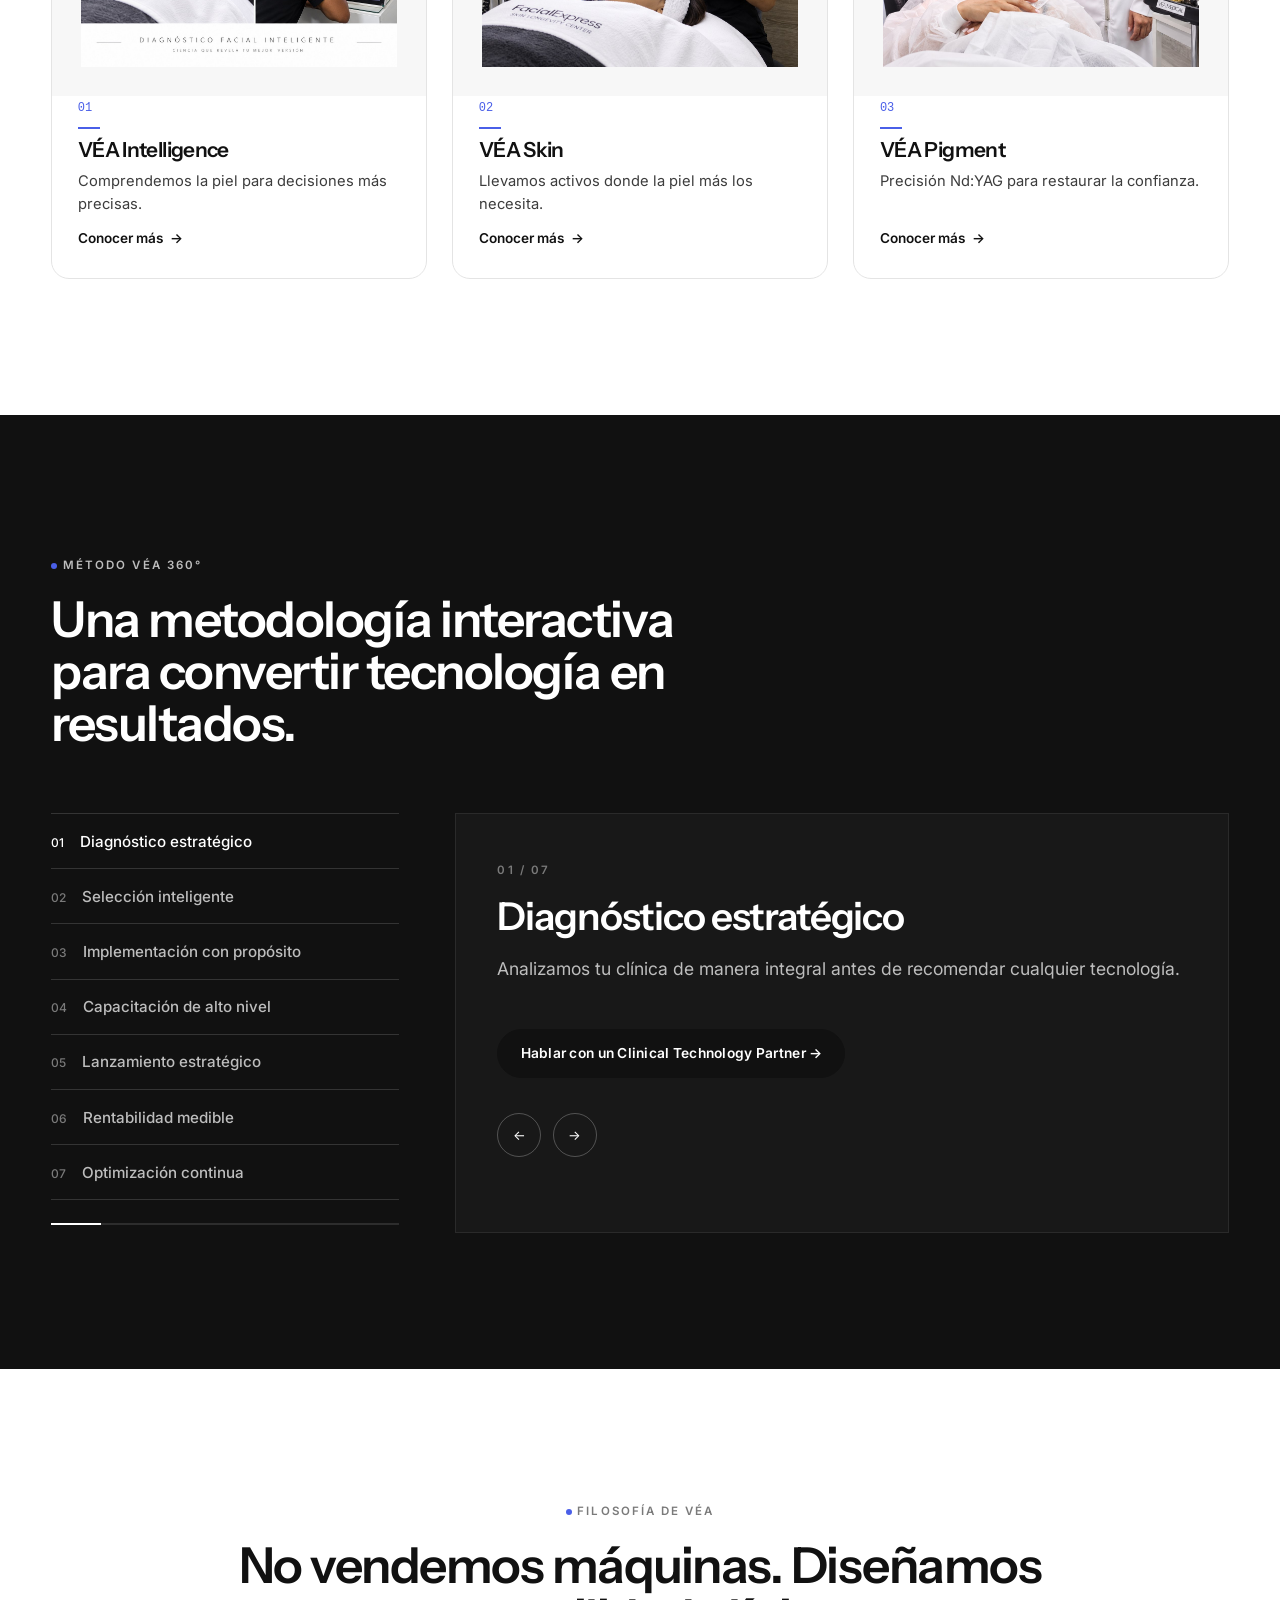
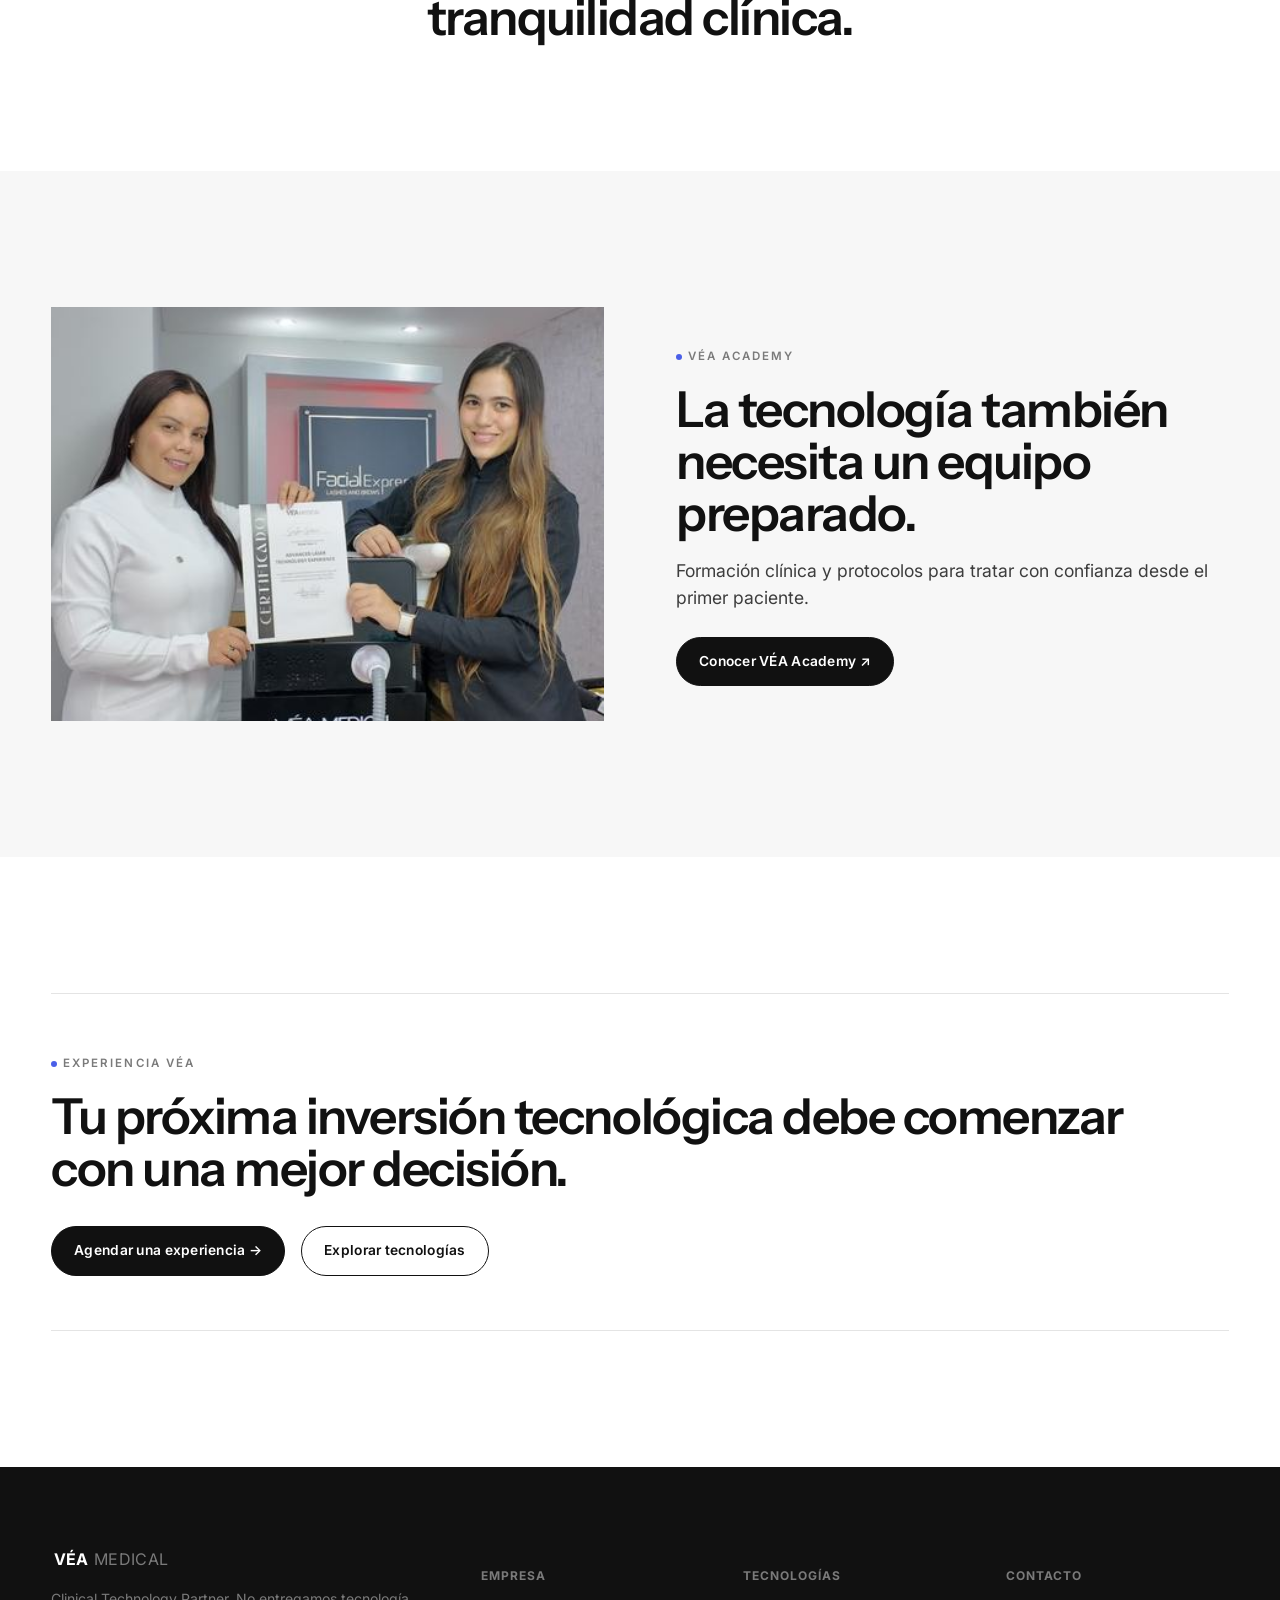
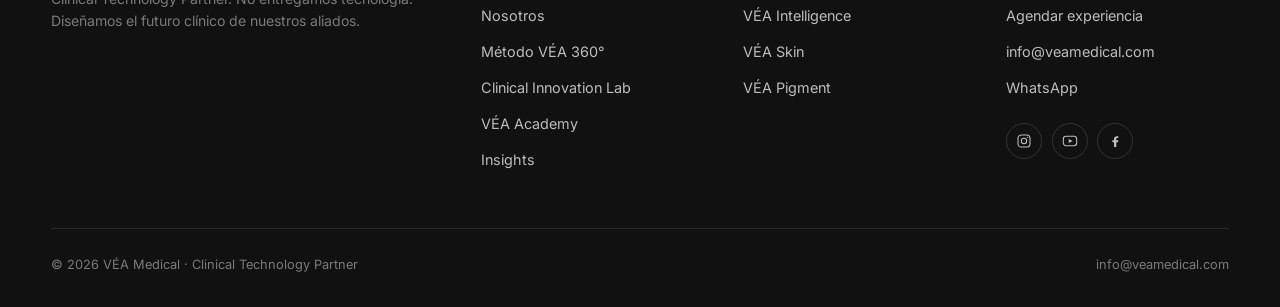
==== commit 269976e4: "Add files via upload" ====
--- a/index.html
+++ b/index.html
@@ -47,7 +47,6 @@
           <li><a href="nosotros.html#metodo">Método VÉA 360°</a></li>
         <li><a href="clinical-innovation-lab.html">Clinical Innovation Lab</a></li>
         <li><a href="academy.html">VÉA Academy</a></li>
-        <li><a href="por-que-vea.html">Insights</a></li>
         <li><a href="nosotros.html">Nosotros</a></li>
         </ul>
       </nav>
@@ -68,7 +67,6 @@
       <a href="nosotros.html#metodo">Método VÉA 360°</a>
       <a href="clinical-innovation-lab.html">Clinical Innovation Lab</a>
       <a href="academy.html">VÉA Academy</a>
-      <a href="por-que-vea.html">Insights</a>
       <a href="nosotros.html">Nosotros</a>
       <a class="btn btn-primary" href="contacto.html">Agenda una Experiencia →</a>
   </div>
@@ -108,8 +106,8 @@
       </div>
       <div class="hero-visual reveal reveal-delay-2">
         <div class="hero-visual-frame">
-          <div class="hero-visual-label"><span>Tres tecnologías</span><span>Un mismo criterio clínico</span></div>
-          <img class="hero-portfolio-img" src="hero-portfolio.jpg" alt="Portafolio VÉA Medical: VÉA Intelligence, VÉA Skin y VÉA Pigment" width="1122" height="1402" loading="eager">
+          <div class="hero-visual-label"><span>Facial Express</span><span>Clinical Innovation Lab</span></div>
+          <img class="hero-portfolio-img" src="hero-portfolio.jpg" alt="Tratamiento real con tecnología VÉA en Facial Express" width="1122" height="1402" loading="eager">
         </div>
       </div>
     </div>
@@ -258,6 +256,11 @@
             <li><a href="mailto:info@veamedical.com">info@veamedical.com</a></li>
             <li><a href="https://wa.me/18090000000" rel="noopener">WhatsApp</a></li>
           </ul>
+          <div class="footer-social">
+            <a href="https://instagram.com/veamedical" rel="noopener" aria-label="Instagram"><svg viewBox="0 0 24 24"><rect x="3" y="3" width="18" height="18" rx="5" stroke-width="1.6"/><circle cx="12" cy="12" r="4" stroke-width="1.6"/><circle cx="17.5" cy="6.5" r="1" fill="currentColor" stroke="none"/></svg></a>
+            <a href="https://youtube.com/@veamedical" rel="noopener" aria-label="YouTube"><svg viewBox="0 0 24 24"><rect x="2" y="5" width="20" height="14" rx="4" stroke-width="1.6"/><polygon points="10,9 16,12 10,15" fill="currentColor" stroke="none"/></svg></a>
+            <a href="https://facebook.com/veamedical" rel="noopener" aria-label="Facebook"><svg viewBox="0 0 24 24"><path d="M14 21v-7h2.5l.5-3H14V9c0-.9.3-1.5 1.7-1.5H17V5c-.3 0-1.3-.1-2.4-.1-2.4 0-4.1 1.5-4.1 4.2V11H8v3h2.5v7h3.5z" fill="currentColor" stroke="none"/></svg></a>
+          </div>
         </div>
       </div>
       <div class="footer-bottom">
--- a/styles.css
+++ b/styles.css
@@ -267,12 +267,15 @@
 /* ---------- Banda de imagen a todo lo ancho (separador editorial) ---------- */
 .image-band{ position:relative; height:46vh; min-height:320px; max-height:520px; overflow:hidden; background:var(--black); }
 .image-band img{ width:100%; height:100%; object-fit:cover; }
-.image-band::after{ content:""; position:absolute; inset:0; background:linear-gradient(0deg, rgba(0,0,0,.55) 0%, rgba(0,0,0,0) 55%); }
+.image-band::after{ content:""; position:absolute; inset:0; background:linear-gradient(0deg, rgba(0,0,0,.8) 0%, rgba(0,0,0,.35) 35%, rgba(0,0,0,0) 65%); }
 .image-band-caption{
   position:absolute; left:0; right:0; bottom:0; padding:2rem 6vw;
   color:var(--white); display:flex; justify-content:center;
 }
-.image-band-caption p{ font-family:var(--serif); font-weight:500; font-size:1.3rem; max-width:34em; text-align:center; letter-spacing:-0.01em; }
+.image-band-caption p{
+  font-family:var(--serif); font-weight:500; font-size:1.3rem; max-width:34em; text-align:center; letter-spacing:-0.01em;
+  background:rgba(0,0,0,.55); padding:.7em 1.3em; border-radius:100px; backdrop-filter:blur(6px);
+}
 
 @media (prefers-reduced-motion: reduce){
   .hero-stack .h1, .hero-stack .h2, .hero-stack .h3, .kicker-live::before{ animation:none; }
@@ -498,6 +501,29 @@
 /* ---------- Pillars grid (ecosistema) ---------- */
 .pillars{ display:grid; grid-template-columns:repeat(3,1fr); gap:1.4rem; }
 .pillar{ border:1px solid var(--line); padding:1.9rem; display:flex; flex-direction:column; gap:.9rem; }
+.pillar-icon{
+  width:44px; height:44px; border-radius:50%; border:1px solid var(--line);
+  display:flex; align-items:center; justify-content:center; color:var(--accent);
+}
+.pillar-icon svg{ width:18px; height:18px; stroke:currentColor; fill:none; }
+
+/* ---------- Ícono de rentabilidad — calculadora ROI ---------- */
+.calc-icon{
+  width:52px; height:52px; border-radius:50%; border:1px solid var(--line);
+  display:flex; align-items:center; justify-content:center; color:var(--accent);
+  margin:0 auto 1rem;
+}
+.calc-icon svg{ width:22px; height:22px; stroke:currentColor; fill:none; }
+
+/* ---------- Íconos sociales — footer ---------- */
+.footer-social{ display:flex; gap:.6rem; margin-top:1.4rem; }
+.footer-social a{
+  width:36px; height:36px; border-radius:50%; border:1px solid #333;
+  display:flex; align-items:center; justify-content:center; color:var(--gray-300);
+  transition:border-color .2s, color .2s;
+}
+.footer-social a:hover{ border-color:var(--white); color:var(--white); }
+.footer-social svg{ width:16px; height:16px; stroke:currentColor; fill:none; }
 .pillar .n{ font-size:.72rem; color:var(--gray-500); letter-spacing:.08em; }
 .pillar h3{ font-size:1.25rem; }
 .pillar .role{ font-size:.78rem; color:var(--accent); font-weight:600; text-transform:uppercase; letter-spacing:.04em; }
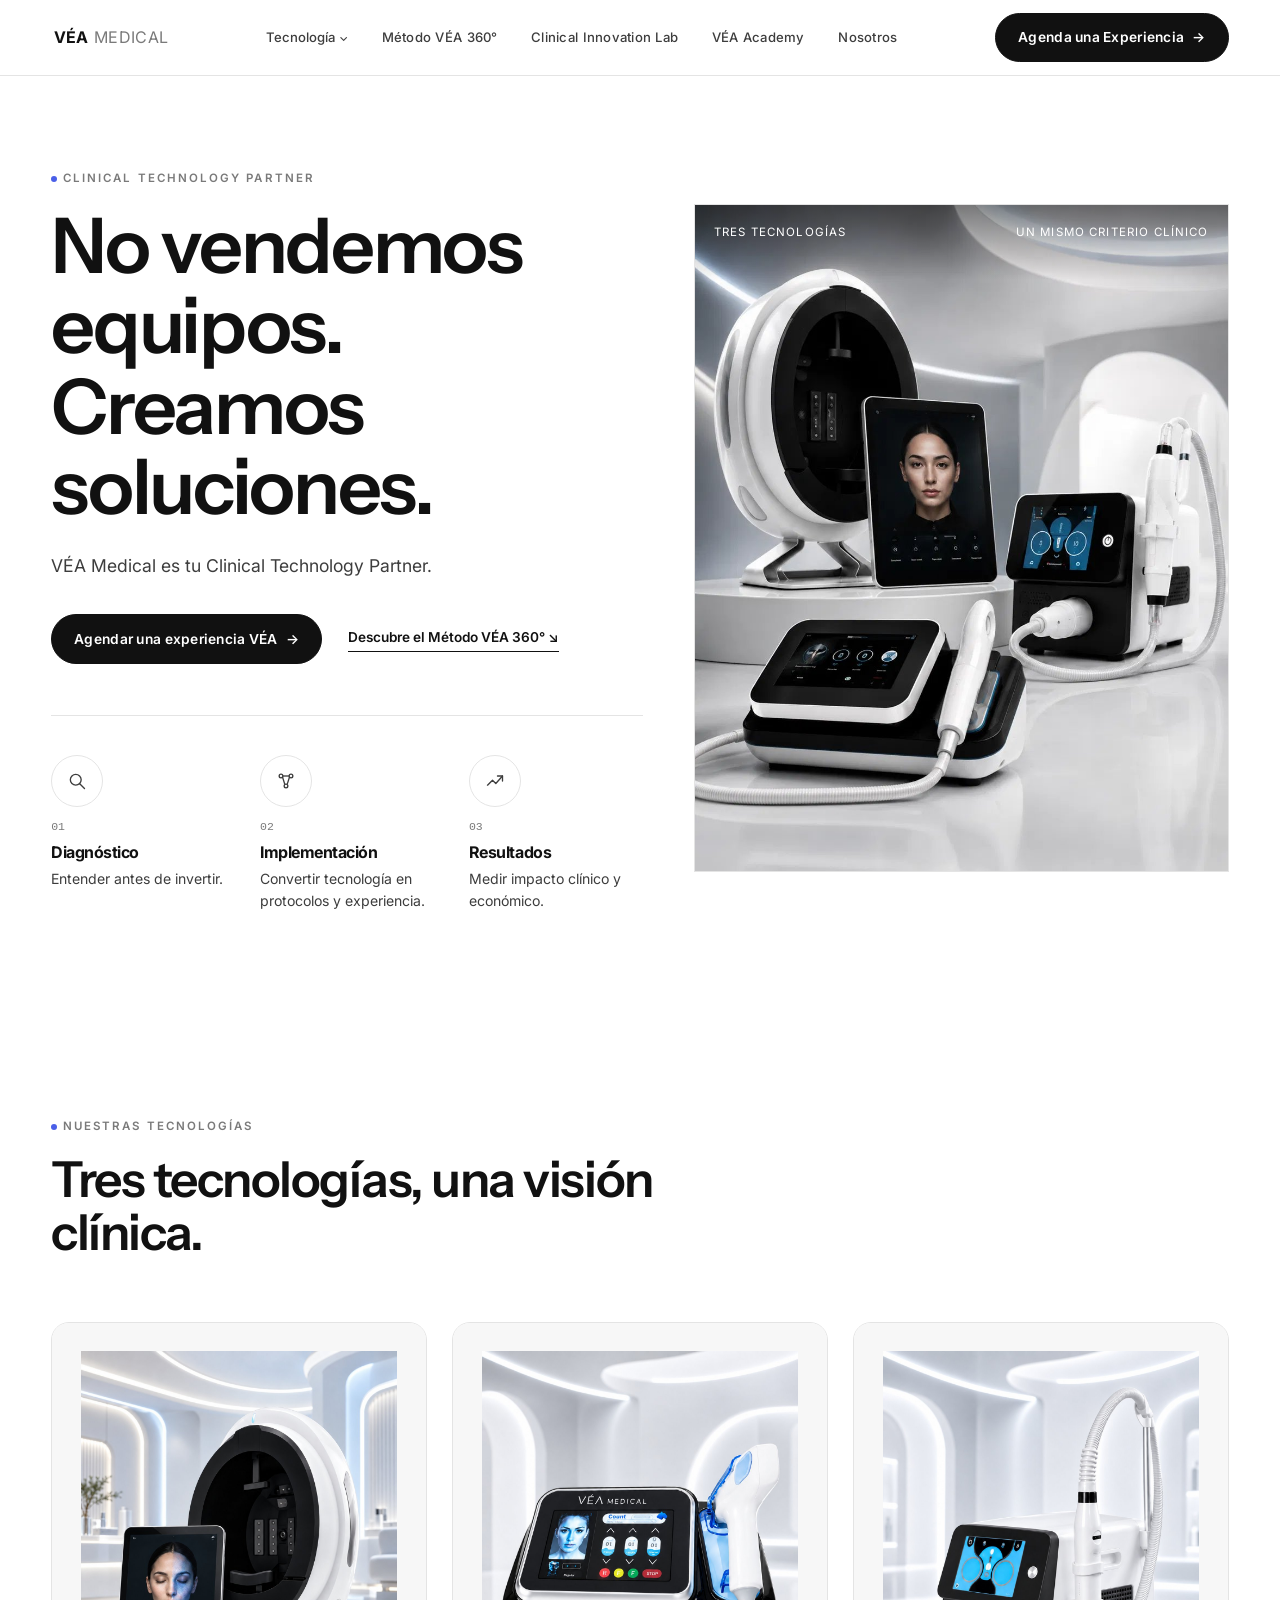
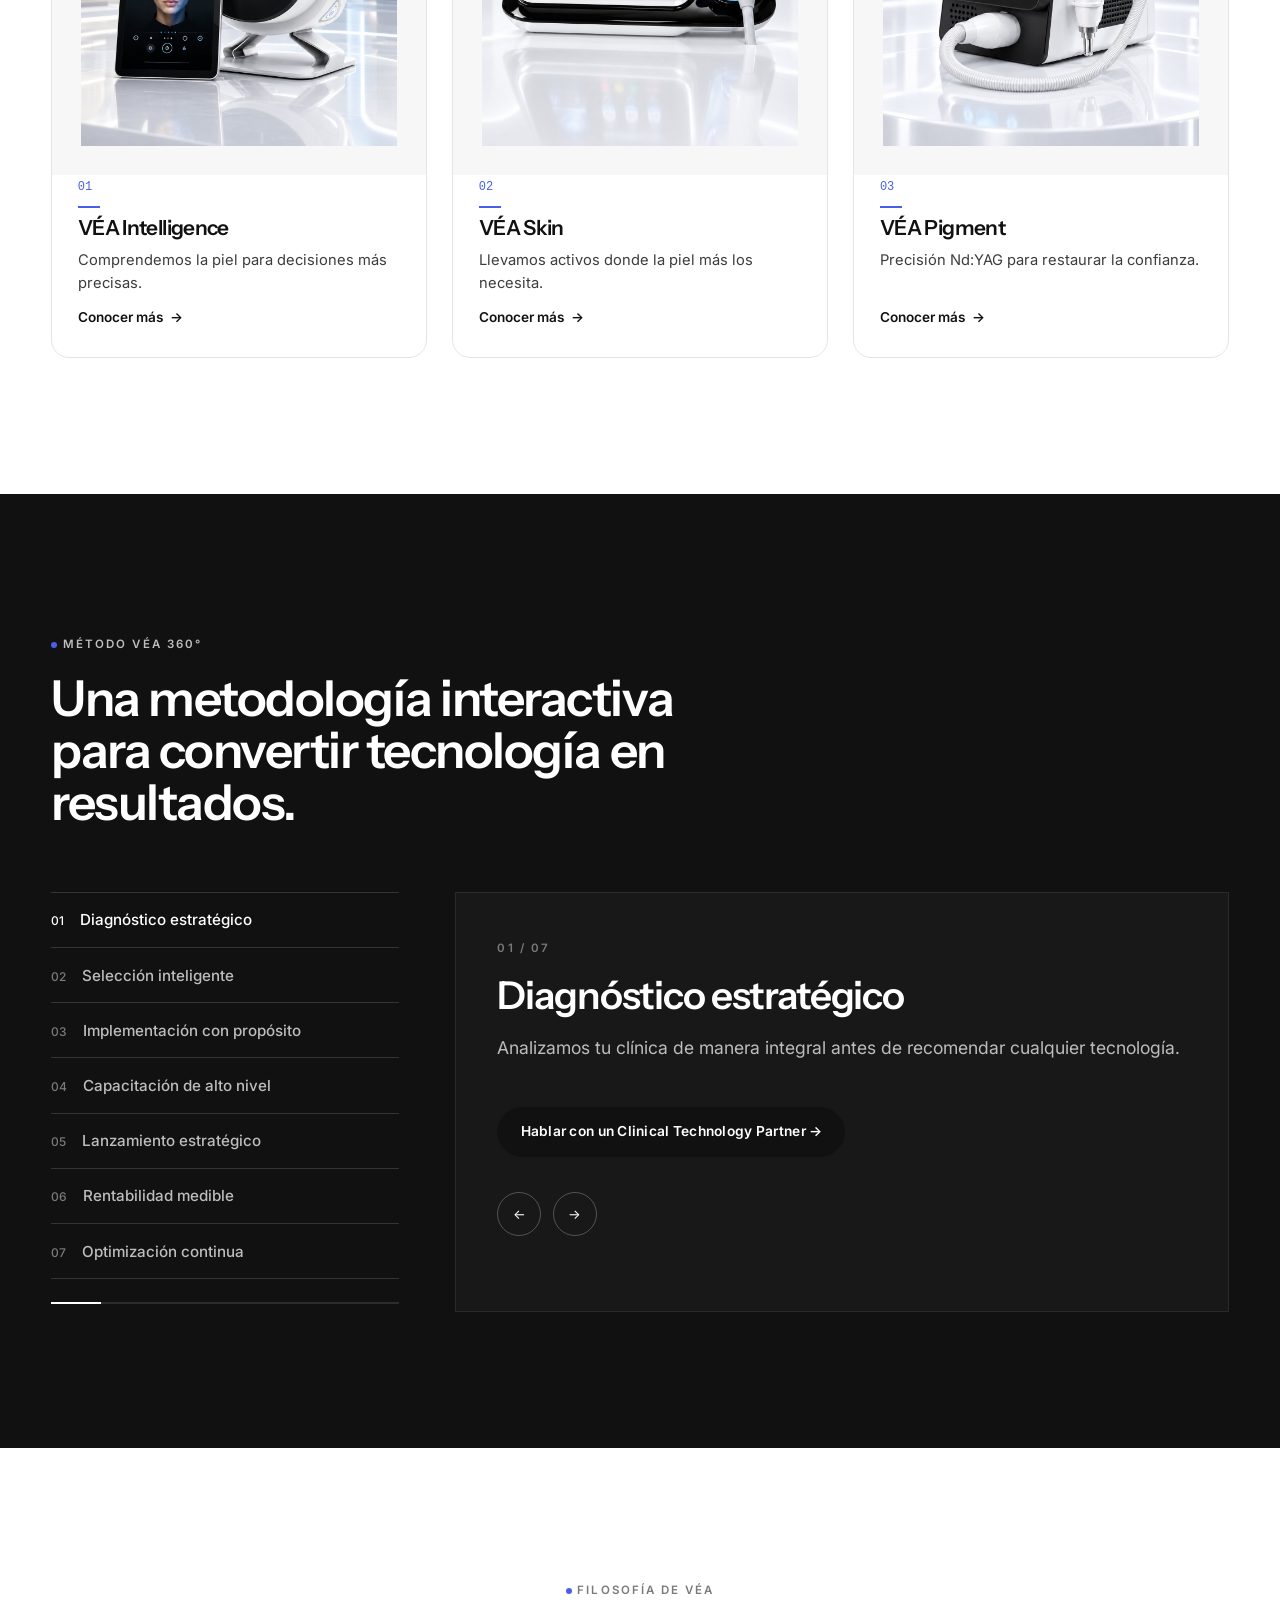
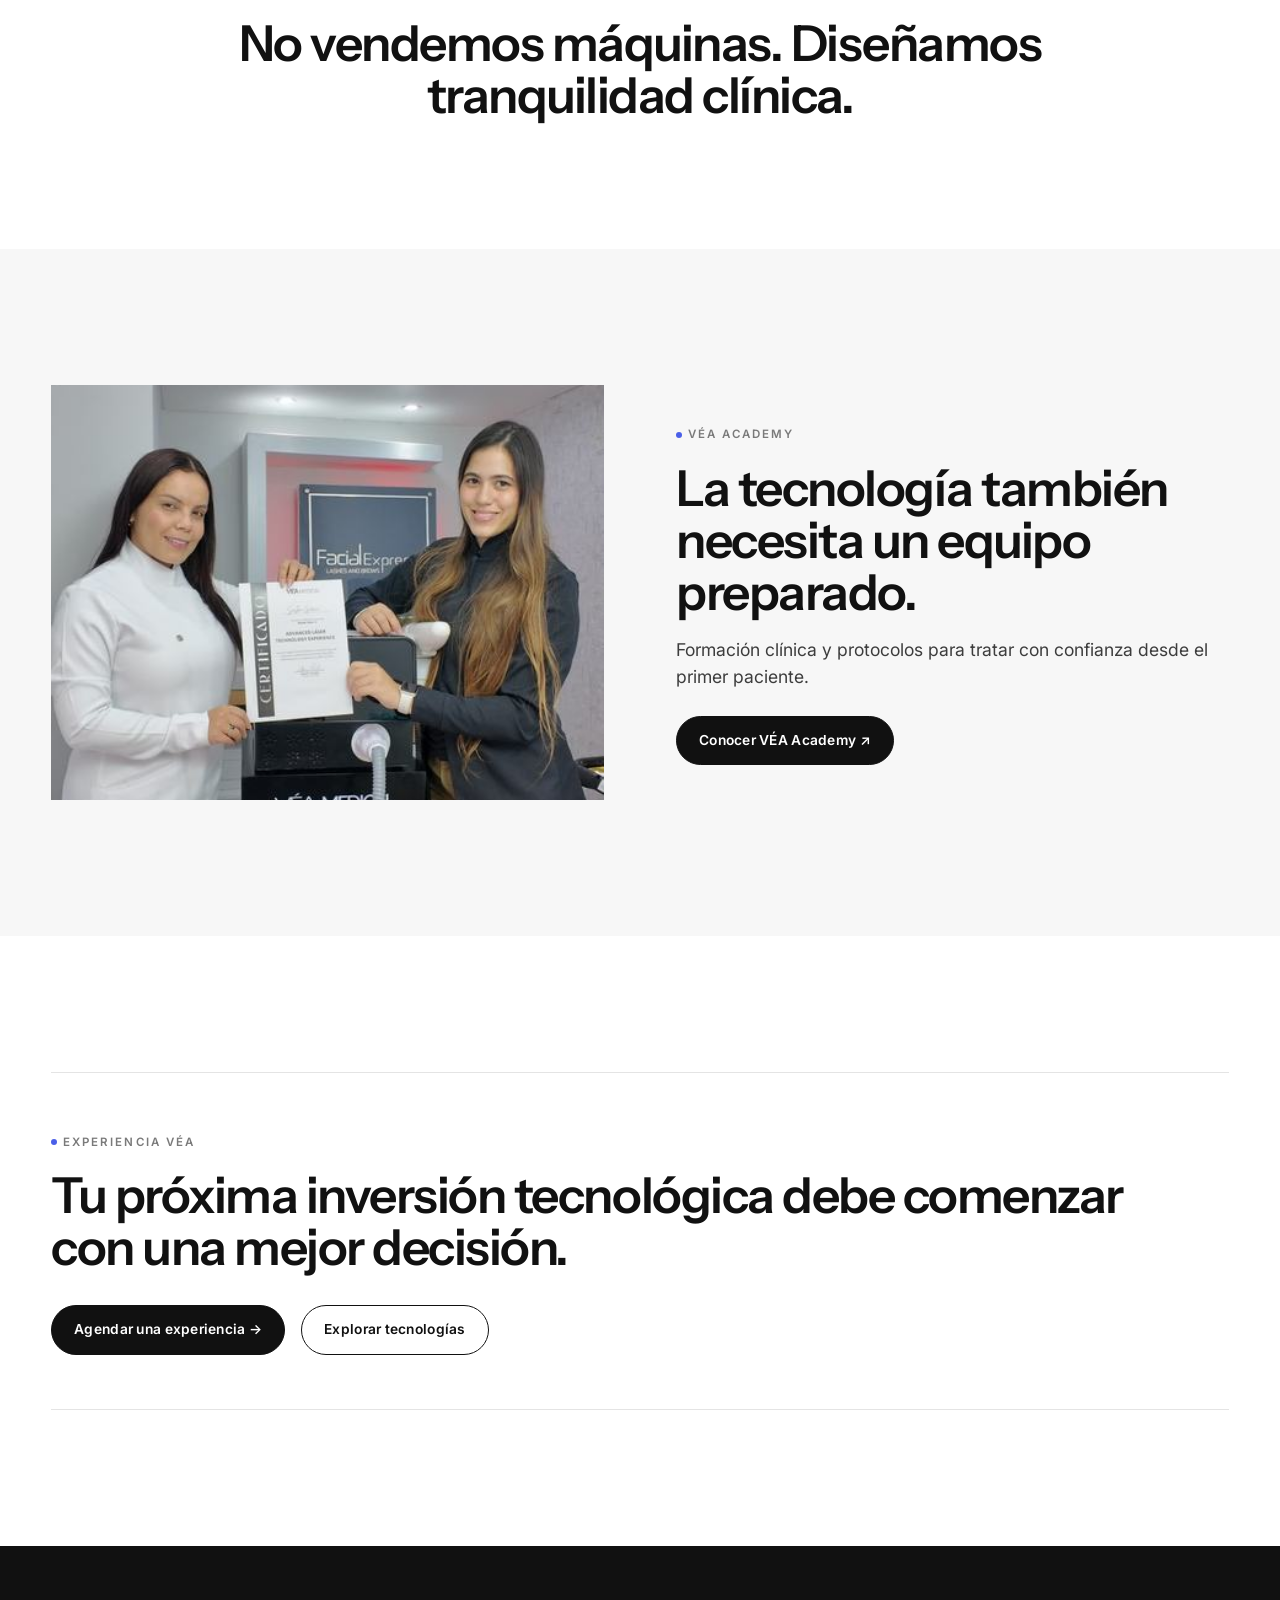
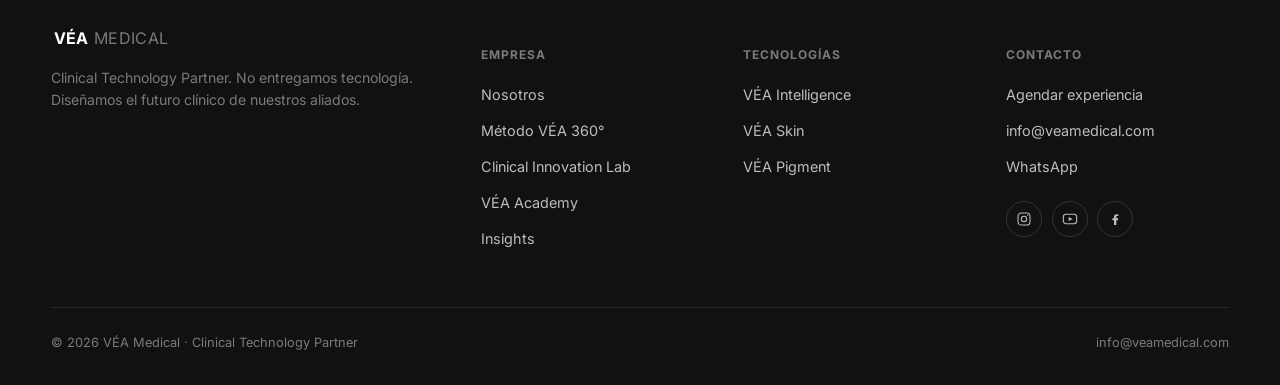
==== commit 259b4a08: "Add files via upload" ====
--- a/index.html
+++ b/index.html
@@ -106,8 +106,8 @@
       </div>
       <div class="hero-visual reveal reveal-delay-2">
         <div class="hero-visual-frame">
-          <div class="hero-visual-label"><span>Facial Express</span><span>Clinical Innovation Lab</span></div>
-          <img class="hero-portfolio-img" src="hero-portfolio.jpg" alt="Tratamiento real con tecnología VÉA en Facial Express" width="1122" height="1402" loading="eager">
+          <div class="hero-visual-label"><span>Tres tecnologías</span><span>Un mismo criterio clínico</span></div>
+          <img class="hero-portfolio-img" src="home-hero.jpg" alt="Portafolio VÉA Medical: VÉA Intelligence, VÉA Skin y VÉA Pigment" width="980" height="1225" loading="eager">
         </div>
       </div>
     </div>
@@ -121,7 +121,7 @@
       </div>
       <div class="product-grid">
         <article class="product-card">
-          <figure><img src="product-intelligence.jpg" alt="VÉA Intelligence" loading="lazy"></figure>
+          <figure><img src="home-intelligence.jpg" alt="VÉA Intelligence" loading="lazy"></figure>
           <div class="product-body">
             <span class="num">01</span>
             <h3>VÉA Intelligence</h3>
@@ -130,7 +130,7 @@
           </div>
         </article>
         <article class="product-card">
-          <figure><img src="product-skin.jpg" alt="VÉA Skin — SKIN BOOST" loading="lazy"></figure>
+          <figure><img src="home-skin.jpg" alt="VÉA Skin — SKIN BOOST" loading="lazy"></figure>
           <div class="product-body">
             <span class="num">02</span>
             <h3>VÉA Skin</h3>
@@ -139,7 +139,7 @@
           </div>
         </article>
         <article class="product-card">
-          <figure><img src="product-pigment.jpg" alt="VÉA Pigment" loading="lazy"></figure>
+          <figure><img src="home-pigment.jpg" alt="VÉA Pigment" loading="lazy"></figure>
           <div class="product-body">
             <span class="num">03</span>
             <h3>VÉA Pigment</h3>
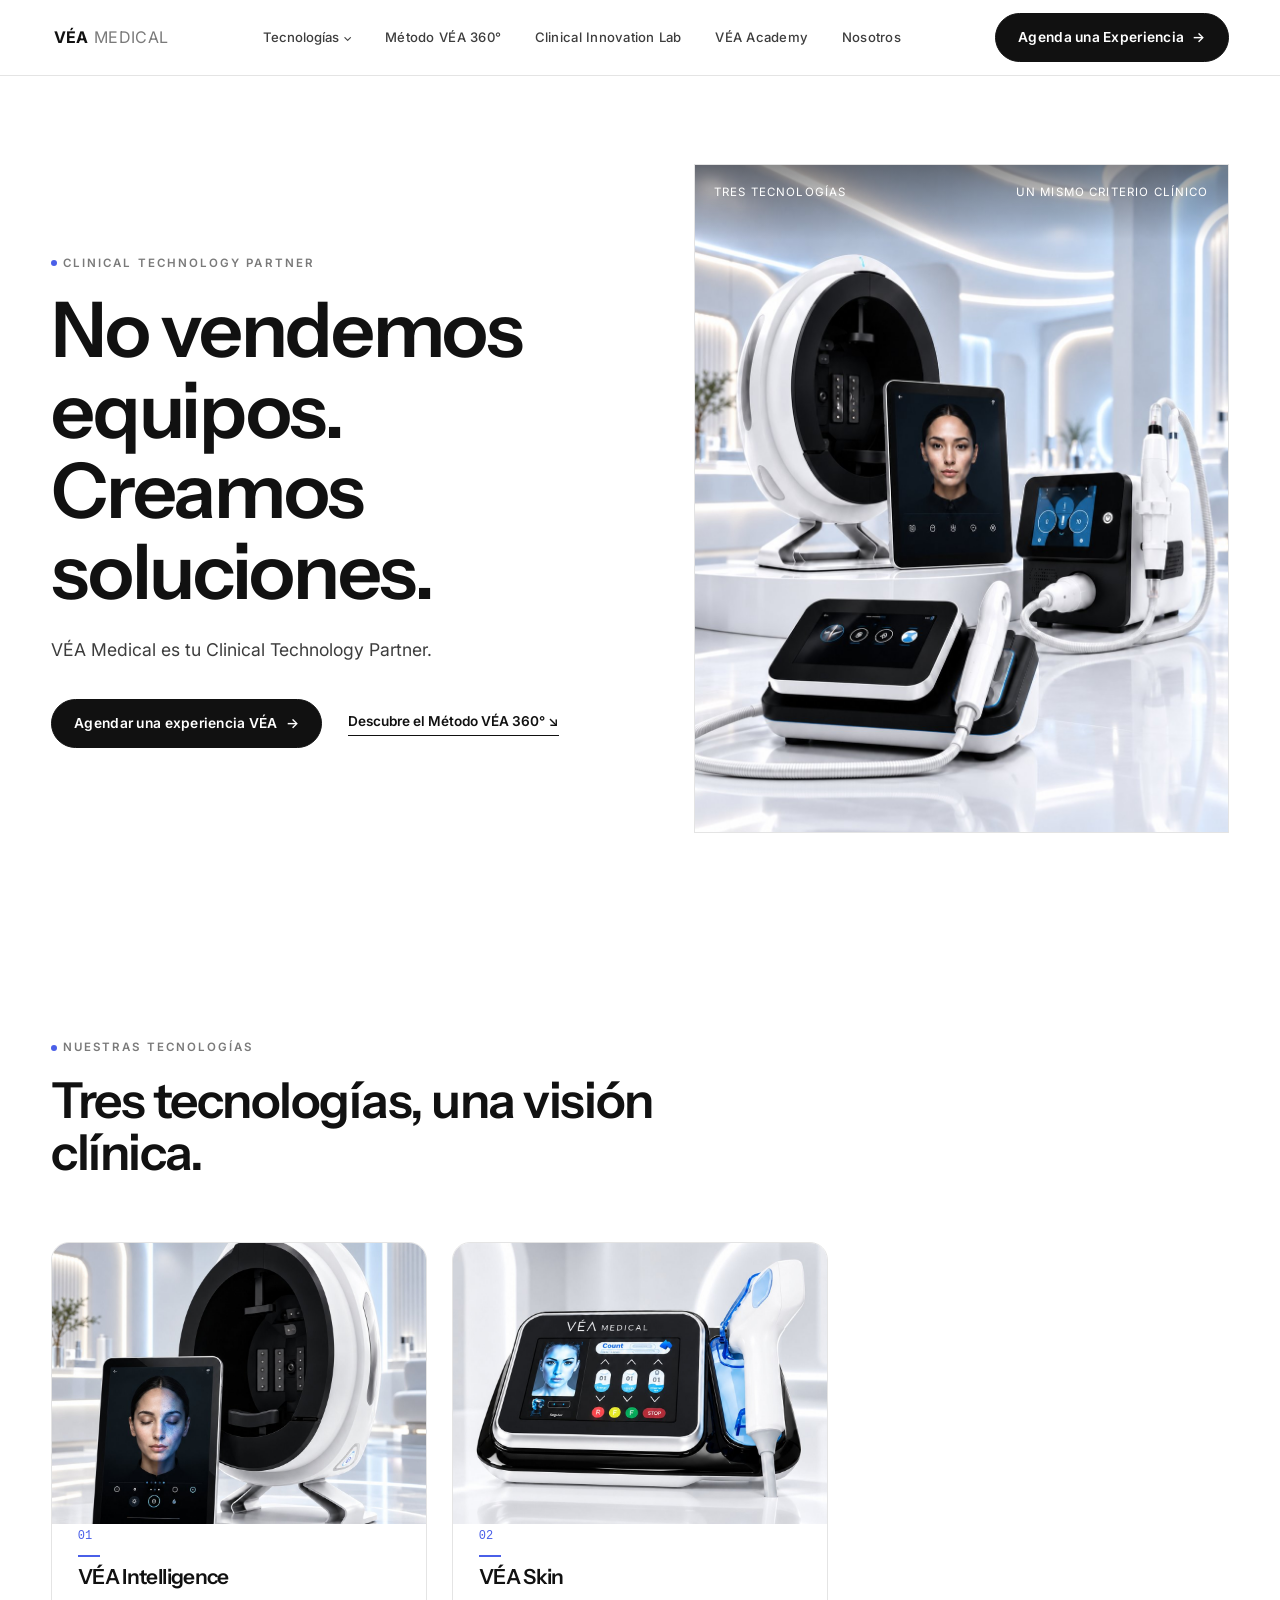
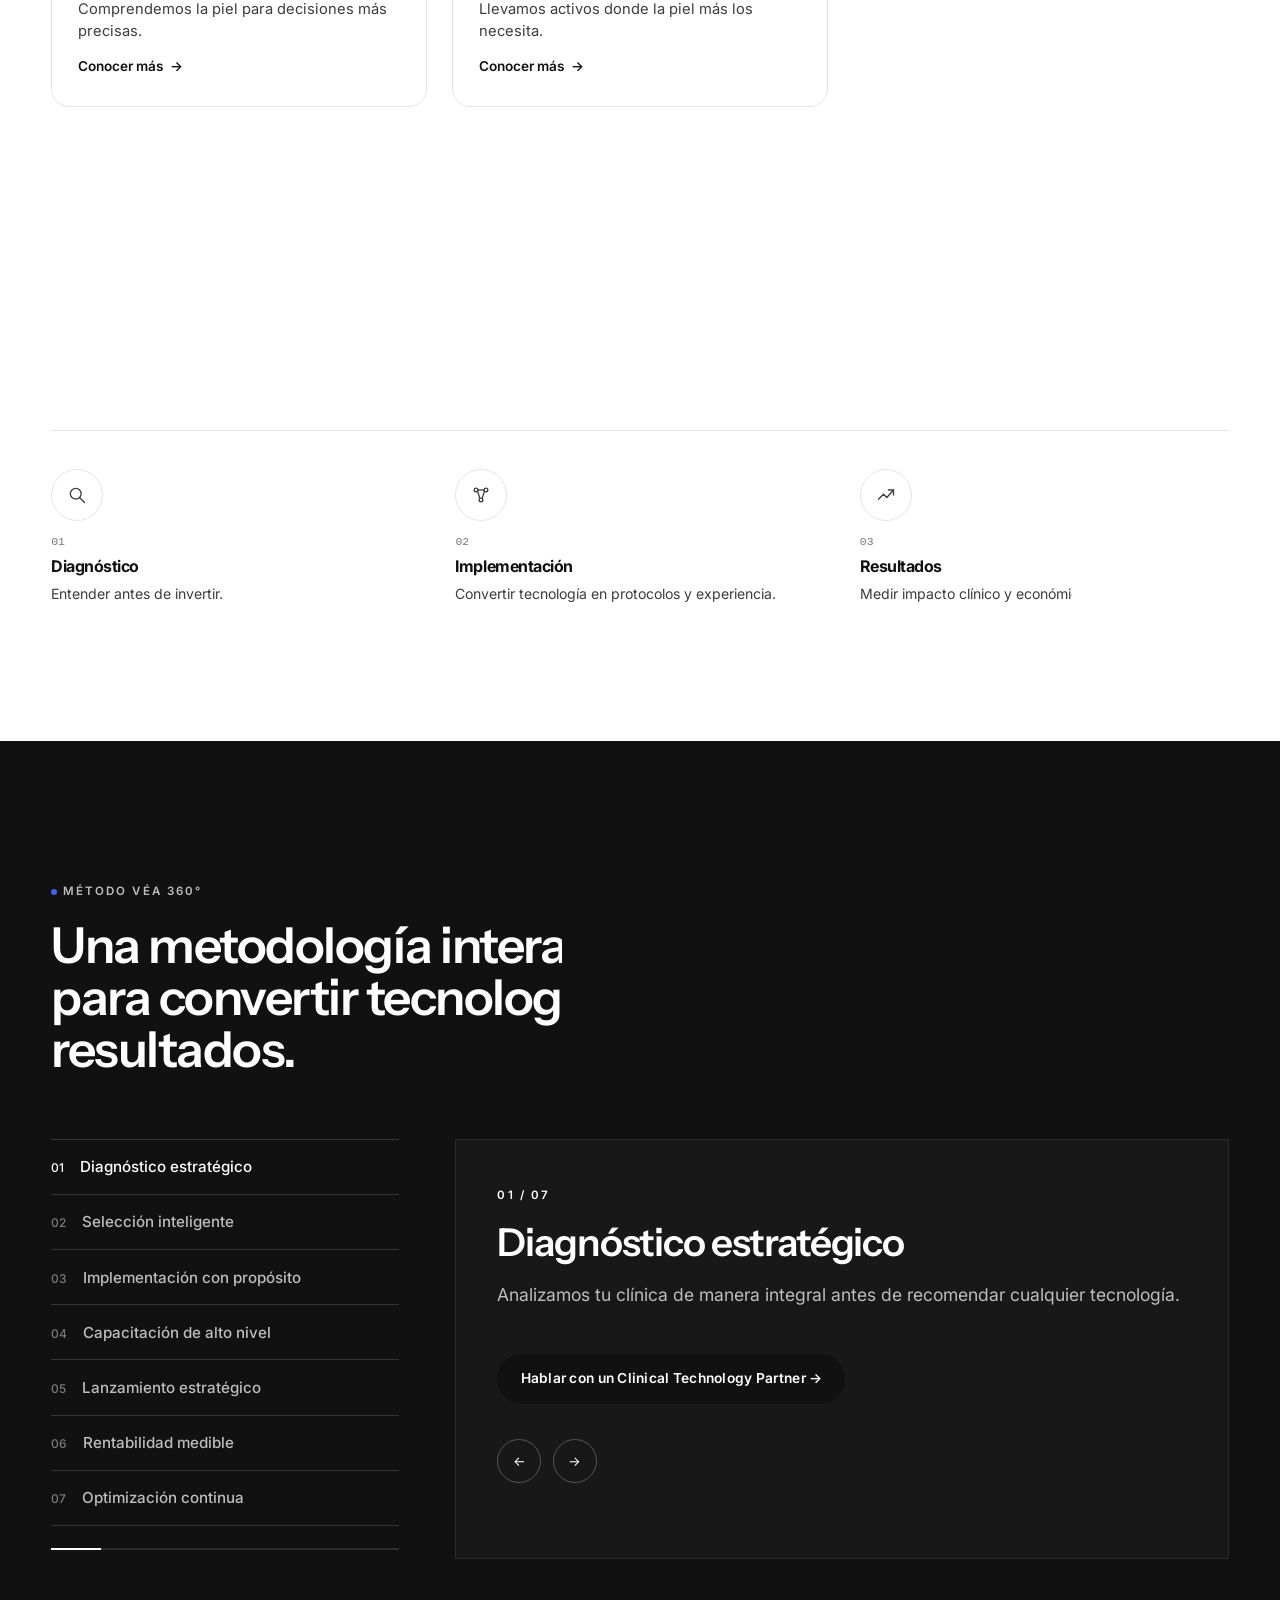
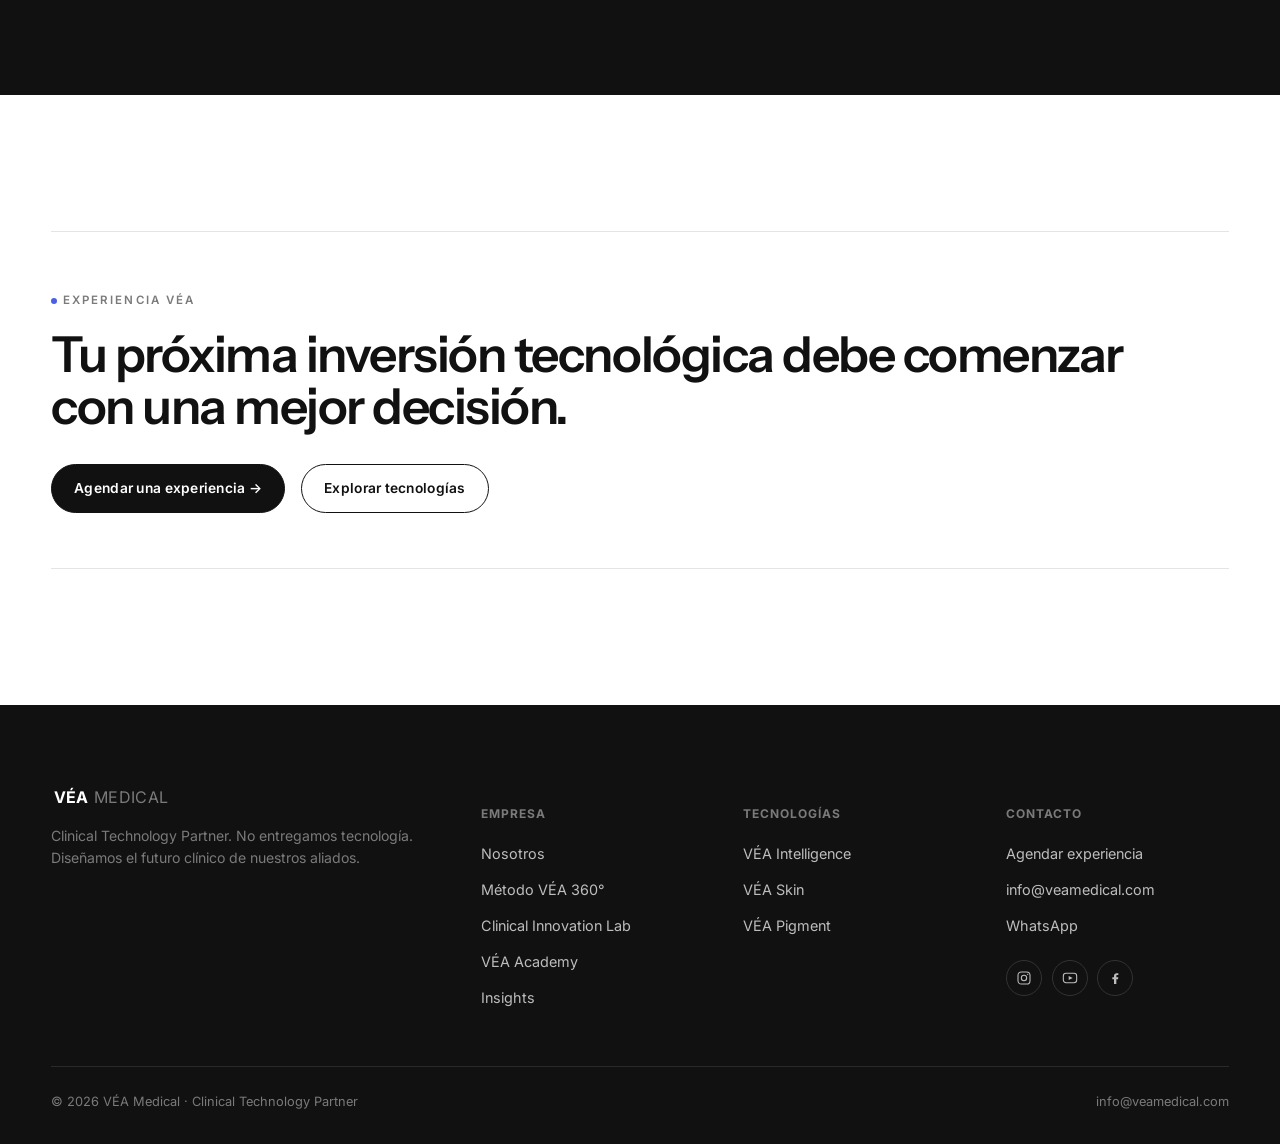
==== commit c9559656: "Add files via upload" ====
--- a/index.html
+++ b/index.html
@@ -37,7 +37,7 @@
       <nav aria-label="Navegación principal">
         <ul class="nav-links">
           <li class="has-dropdown">
-            <button class="nav-dropdown-trigger" aria-expanded="false" aria-controls="tech-dropdown">Tecnología <span class="caret" aria-hidden="true">⌄</span></button>
+            <button class="nav-dropdown-trigger" aria-expanded="false" aria-controls="tech-dropdown">Tecnologías <span class="caret" aria-hidden="true">⌄</span></button>
             <ul class="nav-dropdown" id="tech-dropdown">
               <li><a href="tecnologia-intelligence.html">VÉA Intelligence</a></li>
             <li><a href="tecnologia-skin.html">VÉA Skin</a></li>
@@ -59,7 +59,7 @@
     </div>
   </header>
   <div class="mobile-menu" id="mobile-menu">
-      <span class="mobile-menu-label">Tecnología</span>
+      <span class="mobile-menu-label">Tecnologías</span>
       <a href="tecnologia-intelligence.html" class="mobile-sub">VÉA Intelligence</a>
       <a href="tecnologia-skin.html" class="mobile-sub">VÉA Skin</a>
       <a href="tecnologia-pigment.html" class="mobile-sub">VÉA Pigment</a>
@@ -83,26 +83,7 @@
           <a class="btn btn-primary" href="contacto.html">Agendar una experiencia VÉA <span class="btn-arrow" aria-hidden="true">→</span></a>
           <a class="hero-link-inline" href="#metodo">Descubre el Método VÉA 360° ↘</a>
         </div>
-        <div class="hero-stats">
-          <div>
-            <div class="stat-icon" aria-hidden="true"><svg viewBox="0 0 24 24"><circle cx="10.5" cy="10.5" r="6.5" stroke-width="1.6"/><line x1="15.3" y1="15.3" x2="21" y2="21" stroke-width="1.6" stroke-linecap="round"/></svg></div>
-            <span class="num">01</span>
-            <h4>Diagnóstico</h4>
-            <p>Entender antes de invertir.</p>
-          </div>
-          <div>
-            <div class="stat-icon" aria-hidden="true"><svg viewBox="0 0 24 24"><circle cx="6" cy="6" r="2.2" stroke-width="1.6"/><circle cx="18" cy="6" r="2.2" stroke-width="1.6"/><circle cx="12" cy="18" r="2.2" stroke-width="1.6"/><line x1="7.8" y1="7.2" x2="10.6" y2="16" stroke-width="1.6"/><line x1="16.2" y1="7.2" x2="13.4" y2="16" stroke-width="1.6"/><line x1="8.2" y1="6" x2="15.8" y2="6" stroke-width="1.6"/></svg></div>
-            <span class="num">02</span>
-            <h4>Implementación</h4>
-            <p>Convertir tecnología en protocolos y experiencia.</p>
-          </div>
-          <div>
-            <div class="stat-icon" aria-hidden="true"><svg viewBox="0 0 24 24"><polyline points="3,17 9,11 13,15 21,6" stroke-width="1.6" stroke-linecap="round" stroke-linejoin="round"/><polyline points="15,6 21,6 21,12" stroke-width="1.6" stroke-linecap="round" stroke-linejoin="round"/></svg></div>
-            <span class="num">03</span>
-            <h4>Resultados</h4>
-            <p>Medir impacto clínico y económico.</p>
-          </div>
-        </div>
+        
       </div>
       <div class="hero-visual reveal reveal-delay-2">
         <div class="hero-visual-frame">
@@ -150,6 +131,32 @@
       </div>
     </div>
   </section>
+
+  <section aria-label="Cómo trabajamos">
+    <div class="container">
+      <div class="hero-stats">
+          <div>
+            <div class="stat-icon" aria-hidden="true"><svg viewBox="0 0 24 24"><circle cx="10.5" cy="10.5" r="6.5" stroke-width="1.6"/><line x1="15.3" y1="15.3" x2="21" y2="21" stroke-width="1.6" stroke-linecap="round"/></svg></div>
+            <span class="num">01</span>
+            <h4>Diagnóstico</h4>
+            <p>Entender antes de invertir.</p>
+          </div>
+          <div>
+            <div class="stat-icon" aria-hidden="true"><svg viewBox="0 0 24 24"><circle cx="6" cy="6" r="2.2" stroke-width="1.6"/><circle cx="18" cy="6" r="2.2" stroke-width="1.6"/><circle cx="12" cy="18" r="2.2" stroke-width="1.6"/><line x1="7.8" y1="7.2" x2="10.6" y2="16" stroke-width="1.6"/><line x1="16.2" y1="7.2" x2="13.4" y2="16" stroke-width="1.6"/><line x1="8.2" y1="6" x2="15.8" y2="6" stroke-width="1.6"/></svg></div>
+            <span class="num">02</span>
+            <h4>Implementación</h4>
+            <p>Convertir tecnología en protocolos y experiencia.</p>
+          </div>
+          <div>
+            <div class="stat-icon" aria-hidden="true"><svg viewBox="0 0 24 24"><polyline points="3,17 9,11 13,15 21,6" stroke-width="1.6" stroke-linecap="round" stroke-linejoin="round"/><polyline points="15,6 21,6 21,12" stroke-width="1.6" stroke-linecap="round" stroke-linejoin="round"/></svg></div>
+            <span class="num">03</span>
+            <h4>Resultados</h4>
+            <p>Medir impacto clínico y económico.</p>
+          </div>
+        </div>
+    </div>
+  </section>
+
 
   <section id="metodo" class="section-dark" aria-labelledby="metodo-h" data-method>
     <div class="container">
@@ -179,29 +186,6 @@
             <button type="button" data-method-prev aria-label="Etapa anterior">←</button>
             <button type="button" data-method-next aria-label="Etapa siguiente">→</button>
           </div>
-        </div>
-      </div>
-    </div>
-  </section>
-
-  <section class="statement" aria-labelledby="fil-h">
-    <div class="container">
-      <span class="kicker">Filosofía de VÉA</span>
-      <h2 id="fil-h">No vendemos máquinas. Diseñamos tranquilidad clínica.</h2>
-    </div>
-  </section>
-
-  <section class="section-tint" aria-labelledby="academy-h">
-    <div class="container feature-row">
-      <div class="feature-media">
-        <img src="academy-jhoana-alumna-1.jpg" alt="Formación práctica y certificación de equipo clínico en VÉA Academy" loading="lazy">
-      </div>
-      <div>
-        <span class="kicker">VÉA Academy</span>
-        <h2 id="academy-h">La tecnología también necesita un equipo preparado.</h2>
-        <p class="lede">Formación clínica y protocolos para tratar con confianza desde el primer paciente.</p>
-        <div class="feature-actions" style="margin-top:1.6rem;">
-          <a class="btn btn-primary" href="academy.html">Conocer VÉA Academy ↗</a>
         </div>
       </div>
     </div>
--- a/styles.css
+++ b/styles.css
@@ -177,8 +177,8 @@
 .mobile-menu.is-open{ opacity:1; transform:translateY(0); pointer-events:auto; }
 .mobile-menu a{ font-family:var(--serif); font-weight:600; font-size:1.5rem; text-align:center; letter-spacing:-0.02em; }
 .mobile-menu-label{
-  font-family:var(--sans); font-size:.72rem; font-weight:600; letter-spacing:.1em; text-transform:uppercase;
-  color:var(--gray-500); margin-top:.4rem;
+  font-family:var(--serif); font-weight:600; font-size:1.5rem; letter-spacing:-0.02em;
+  color:var(--black); margin-top:.2rem; text-align:center;
 }
 .mobile-menu a.mobile-sub{ font-family:var(--sans); font-size:1.05rem; color:var(--gray-700); }
 .mobile-menu-divider{ width:48px; height:1px; background:var(--line); margin:.5rem 0; }
@@ -303,9 +303,9 @@
 .product-card:hover{ transform:translateY(-4px); box-shadow:0 24px 48px -24px rgba(0,0,0,.16); }
 .product-card figure{
   margin:0; aspect-ratio:4/3; background:var(--gray-50);
-  display:flex; align-items:center; justify-content:center; padding:1.8rem;
-}
-.product-card figure img{ width:100%; height:100%; object-fit:contain; }
+  overflow:hidden;
+}
+.product-card figure img{ width:100%; height:100%; object-fit:cover; }
 .product-body{ padding:.2rem 1.6rem 1.8rem; display:flex; flex-direction:column; gap:.6rem; flex:1; }
 .product-body .num{
   font-family:var(--mono); font-size:.75rem; color:var(--accent); display:block; padding-bottom:.7rem; position:relative;
@@ -334,7 +334,7 @@
 .method-progress-bar{ position:absolute; left:0; top:0; height:100%; background:var(--white); transition:width .4s var(--ease); }
 
 .method-panel{ background:#181818; border:1px solid #2a2a2a; padding:2.6rem; min-height:420px; }
-.method-panel .kicker{ color:var(--gray-500); }
+.method-panel .kicker{ color:var(--white); }
 .method-panel h3{ color:var(--white); font-size:clamp(1.8rem,3vw,2.6rem); margin-bottom:1rem; }
 .method-panel p.lede{ color:var(--gray-300); }
 .method-nav{ display:flex; gap:.7rem; margin-top:2.2rem; }
@@ -368,6 +368,13 @@
 .wavelength-figure figcaption{ font-size:.82rem; color:var(--gray-500); margin-top:.7rem; }
 
 .wavelength-grid{ display:grid; grid-template-columns:repeat(3,1fr); gap:1.2rem; margin:1.6rem 0 2rem; }
+
+/* ---------- Galería de fotos (3 columnas) ---------- */
+.photo-gallery{ display:grid; grid-template-columns:repeat(3,1fr); gap:1.2rem; margin-top:2rem; }
+.photo-gallery figure{ margin:0; aspect-ratio:4/5; overflow:hidden; border-radius:4px; }
+.photo-gallery img{ width:100%; height:100%; object-fit:cover; transition:transform .4s var(--ease); }
+.photo-gallery a:hover img{ transform:scale(1.04); }
+@media (max-width:760px){ .photo-gallery{ grid-template-columns:1fr; } }
 .wavelength-card{ border:1px solid var(--line); padding:1.4rem; }
 .wavelength-card .nm{ font-family:var(--serif); font-weight:700; font-size:1.7rem; color:var(--accent); }
 .wavelength-card p{ font-size:.85rem; color:var(--gray-700); margin:.5rem 0 0; }
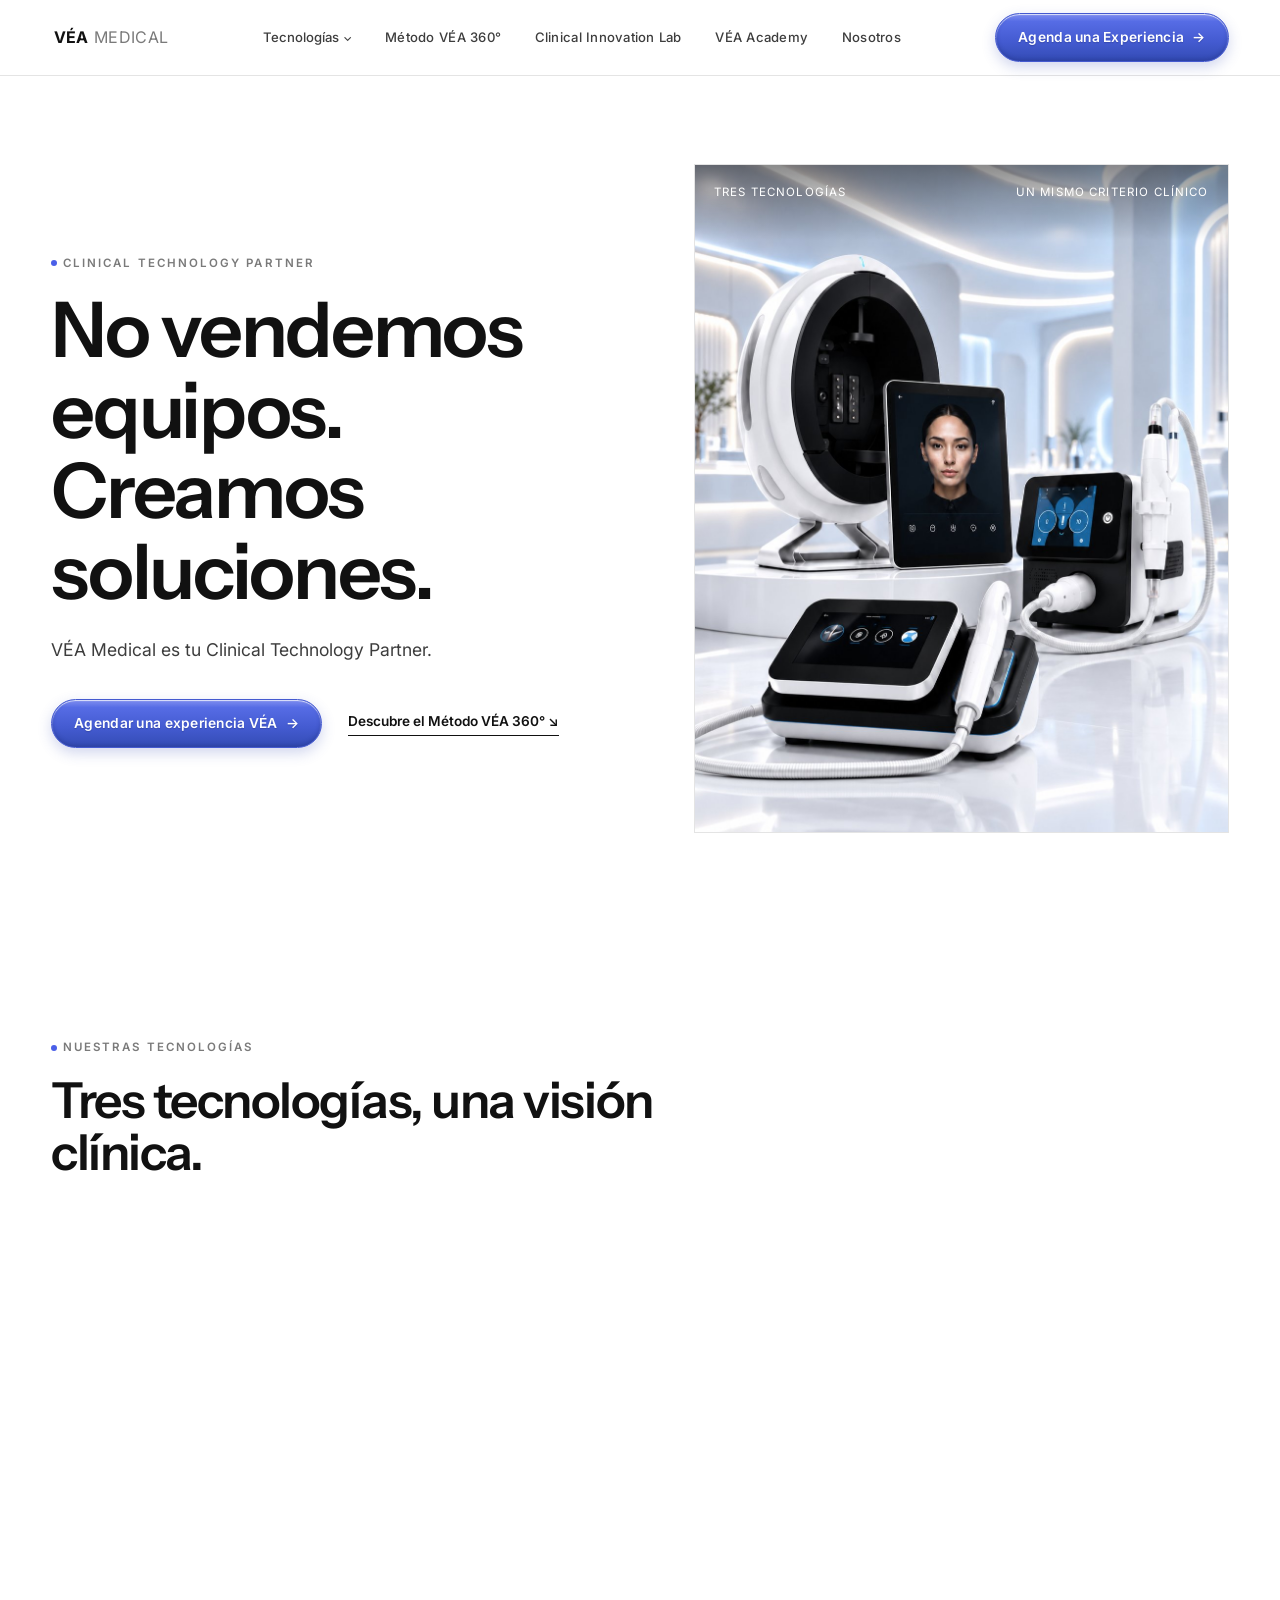
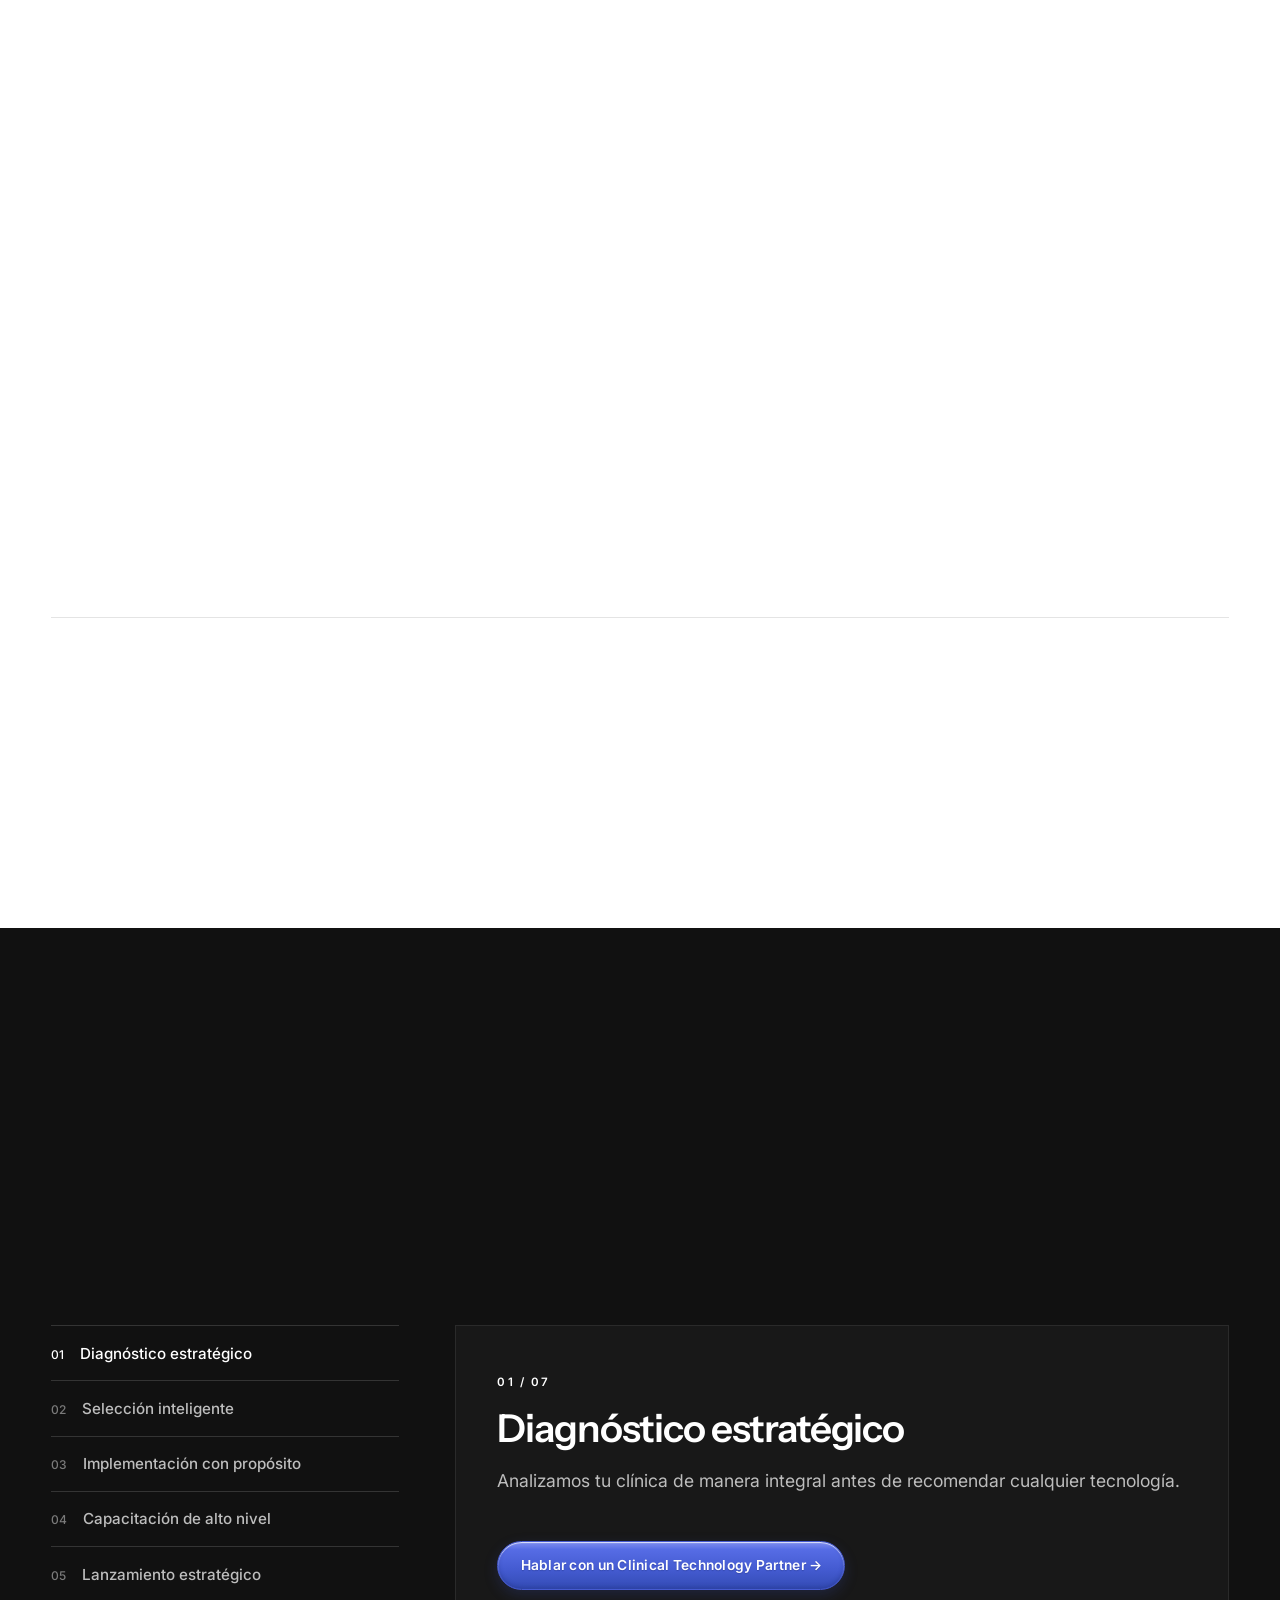
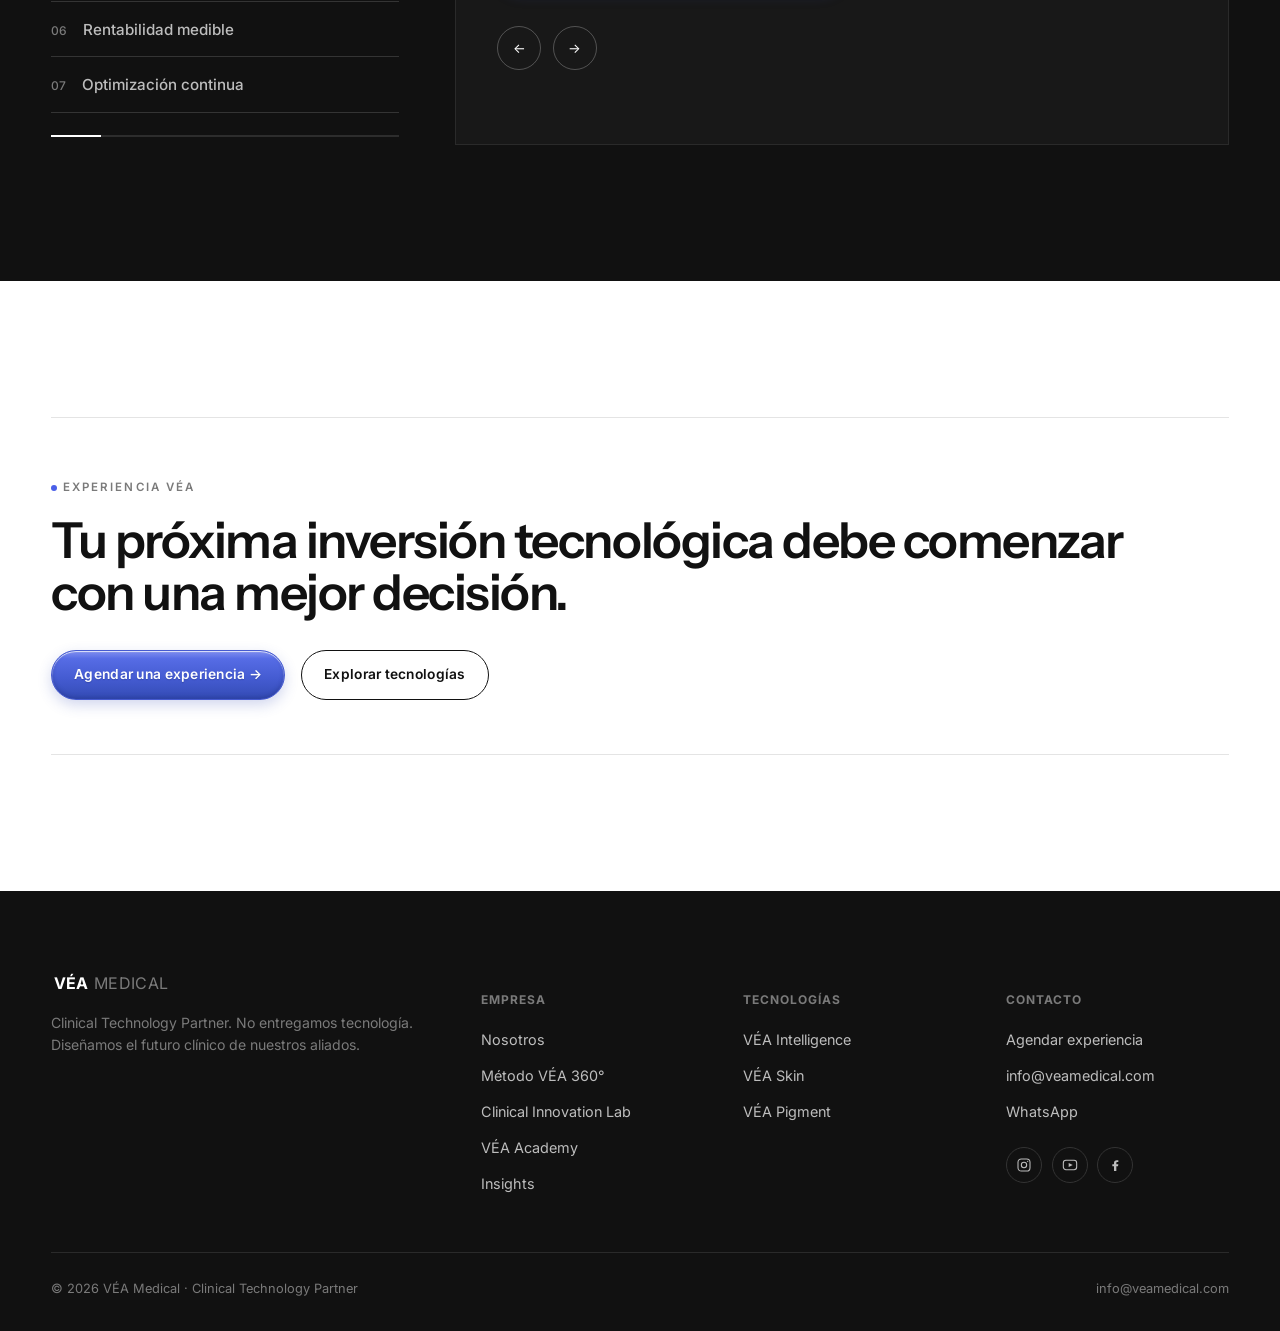
==== commit 9c288f4b: "Add files via upload" ====
--- a/index.html
+++ b/index.html
@@ -100,7 +100,7 @@
         <span class="kicker">Nuestras tecnologías</span>
         <h2 id="tec-h">Tres tecnologías, una visión clínica.</h2>
       </div>
-      <div class="product-grid">
+      <div class="product-grid home-product-grid">
         <article class="product-card">
           <figure><img src="home-intelligence.jpg" alt="VÉA Intelligence" loading="lazy"></figure>
           <div class="product-body">
--- a/styles.css
+++ b/styles.css
@@ -83,17 +83,29 @@
 
 /* ---------- Buttons ---------- */
 .btn{
-  display:inline-flex; align-items:center; gap:.6em;
+  display:inline-flex; align-items:center; justify-content:center; gap:.6em;
   font-family:var(--sans); font-size:.86rem; font-weight:600;
   letter-spacing:.02em;
   padding:.95em 1.6em;
   border-radius:100px;
   border:1px solid var(--black);
   white-space:nowrap;
-  transition:background .25s var(--ease), color .25s var(--ease), border-color .25s var(--ease), transform .2s var(--ease);
-}
-.btn-primary{ background:var(--black); color:var(--white); }
-.btn-primary:hover{ background:var(--gray-700); transform:translateY(-1px); }
+  transition:background .25s var(--ease), color .25s var(--ease), border-color .25s var(--ease), transform .2s var(--ease), box-shadow .25s var(--ease);
+}
+.btn-primary{
+  color:var(--white);
+  border-color:#455ad0;
+  background:linear-gradient(180deg, #8190f1 0%, #566ce5 16%, #445bd1 58%, #344cb5 100%);
+  box-shadow:inset 0 1px 1px rgba(255,255,255,.78), inset 0 -2px 4px rgba(24,35,114,.3), 0 5px 14px rgba(55,76,180,.23);
+  text-shadow:0 1px 1px rgba(20,32,95,.28);
+}
+.btn-primary:hover{
+  border-color:#374dbe;
+  background:linear-gradient(180deg, #8c9af5 0%, #6278ea 18%, #4c63db 60%, #3952bf 100%);
+  box-shadow:inset 0 1px 1px rgba(255,255,255,.85), inset 0 -2px 4px rgba(24,35,114,.3), 0 8px 20px rgba(55,76,180,.3);
+  transform:translateY(-2px);
+}
+.btn-primary:active{ transform:translateY(0); box-shadow:inset 0 2px 5px rgba(24,35,114,.32), 0 2px 6px rgba(55,76,180,.16); }
 .btn-ghost{ background:transparent; color:var(--black); }
 .btn-ghost:hover{ background:var(--black); color:var(--white); }
 .btn-arrow{ font-size:1em; transition:transform .25s var(--ease); }
@@ -306,6 +318,11 @@
   overflow:hidden;
 }
 .product-card figure img{ width:100%; height:100%; object-fit:cover; }
+/* Keep the supplied device imagery complete at every card width. */
+.home-product-grid .product-card figure{ aspect-ratio:1122 / 1402; }
+.catalog-product-grid .product-card figure{ aspect-ratio:1; }
+.home-product-grid .product-card figure img,
+.catalog-product-grid .product-card figure img{ object-fit:contain; }
 .product-body{ padding:.2rem 1.6rem 1.8rem; display:flex; flex-direction:column; gap:.6rem; flex:1; }
 .product-body .num{
   font-family:var(--mono); font-size:.75rem; color:var(--accent); display:block; padding-bottom:.7rem; position:relative;
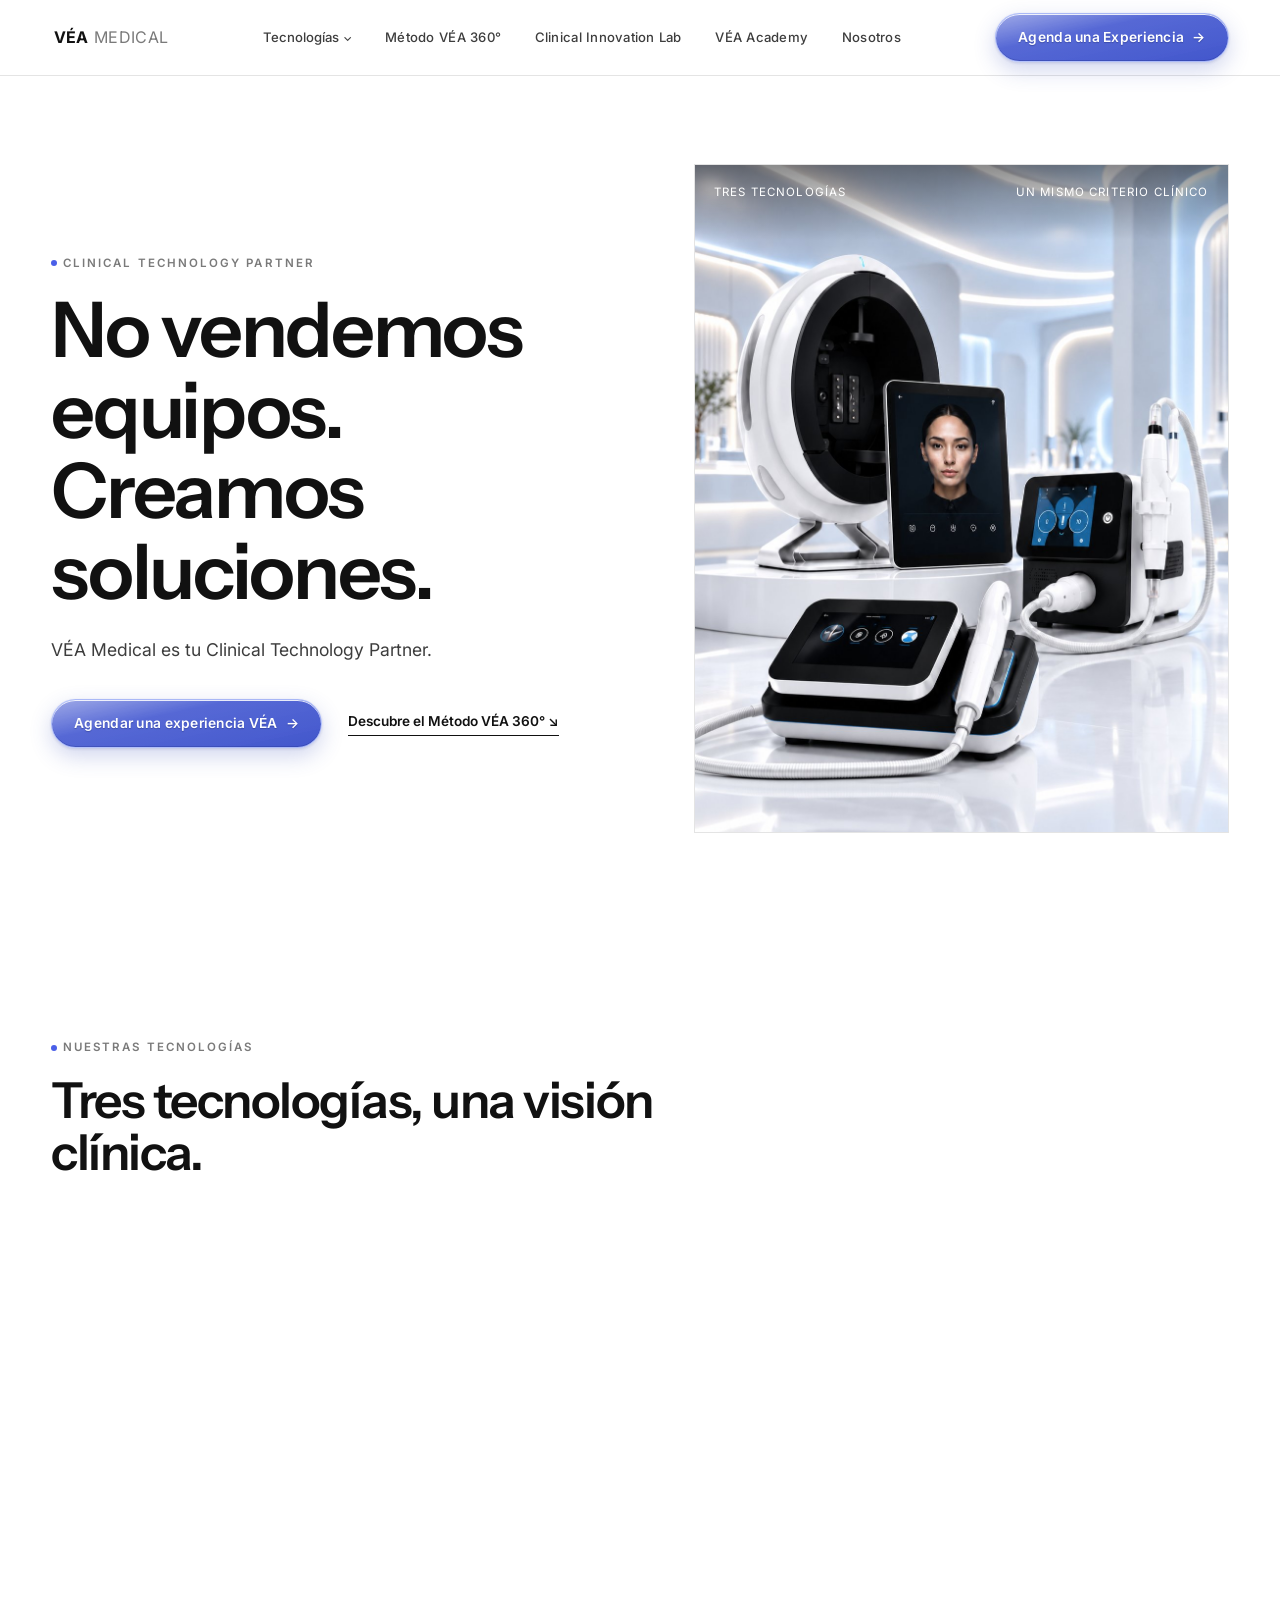
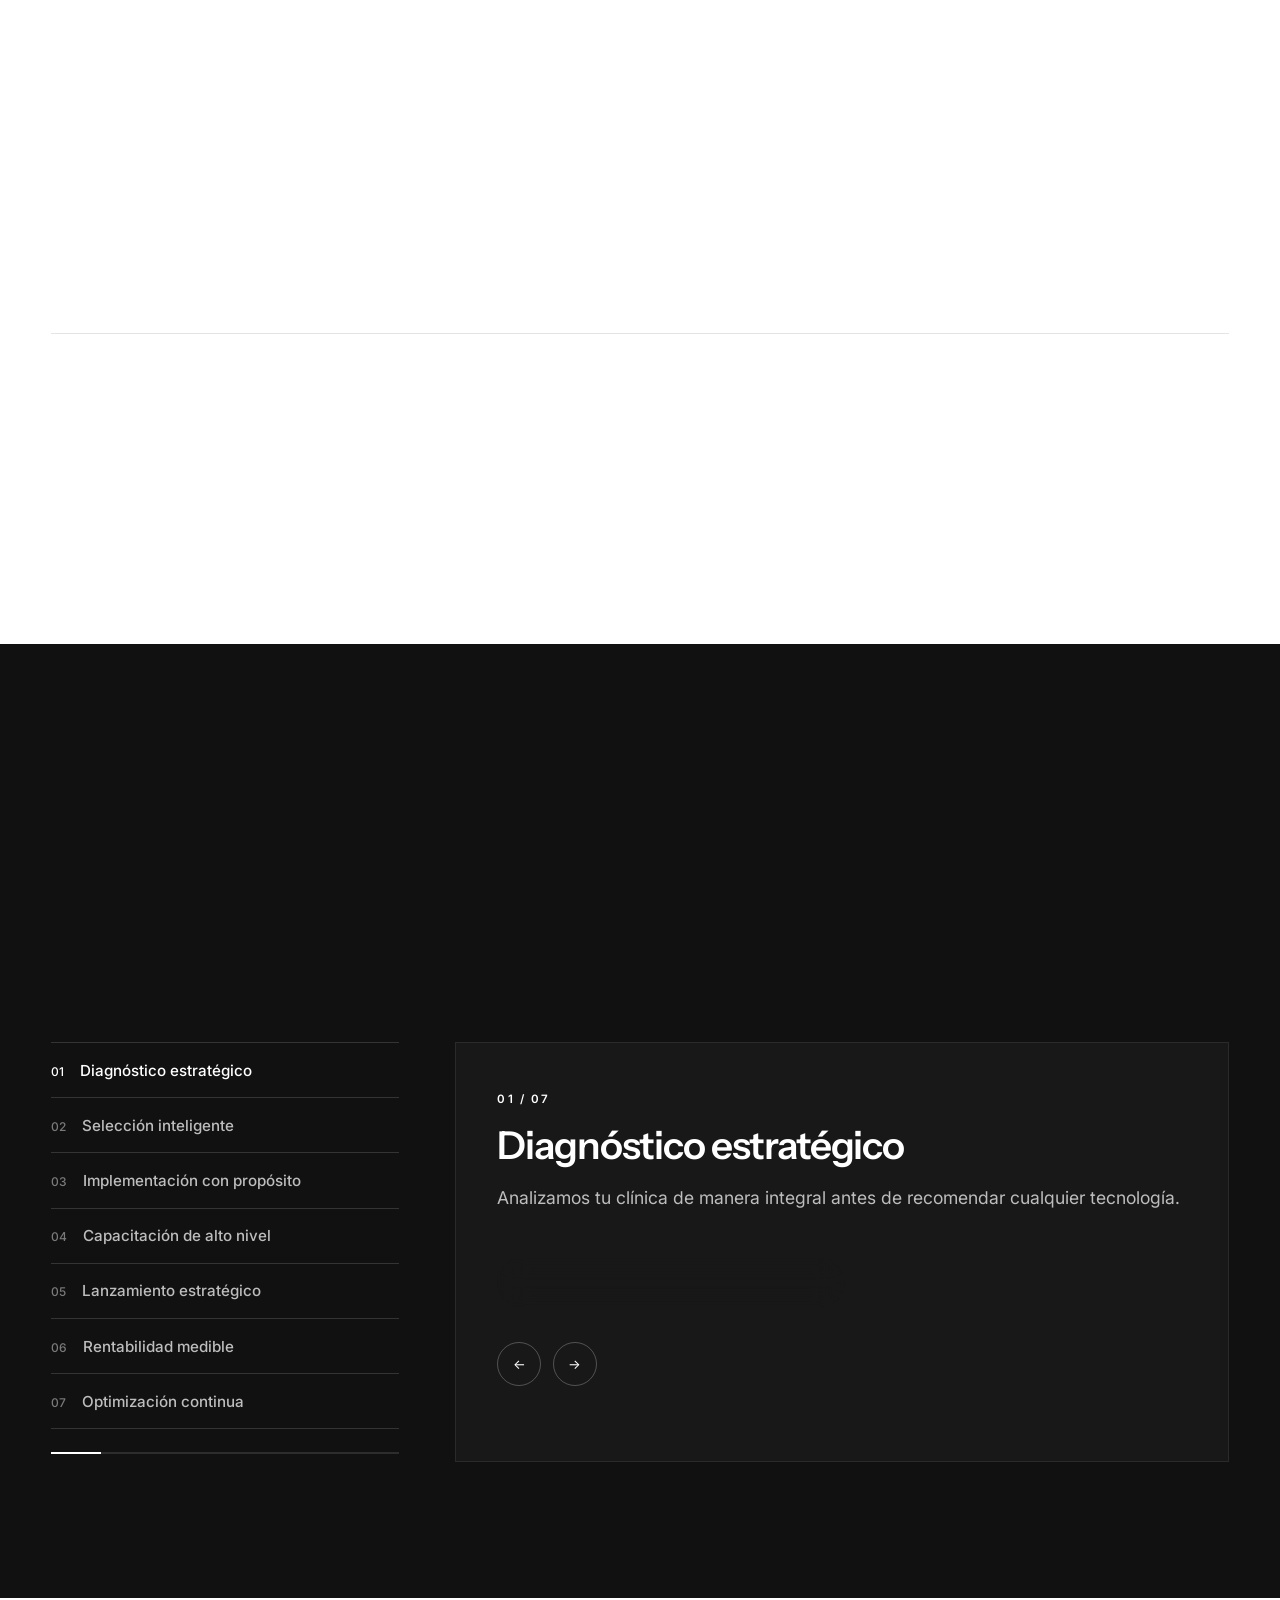
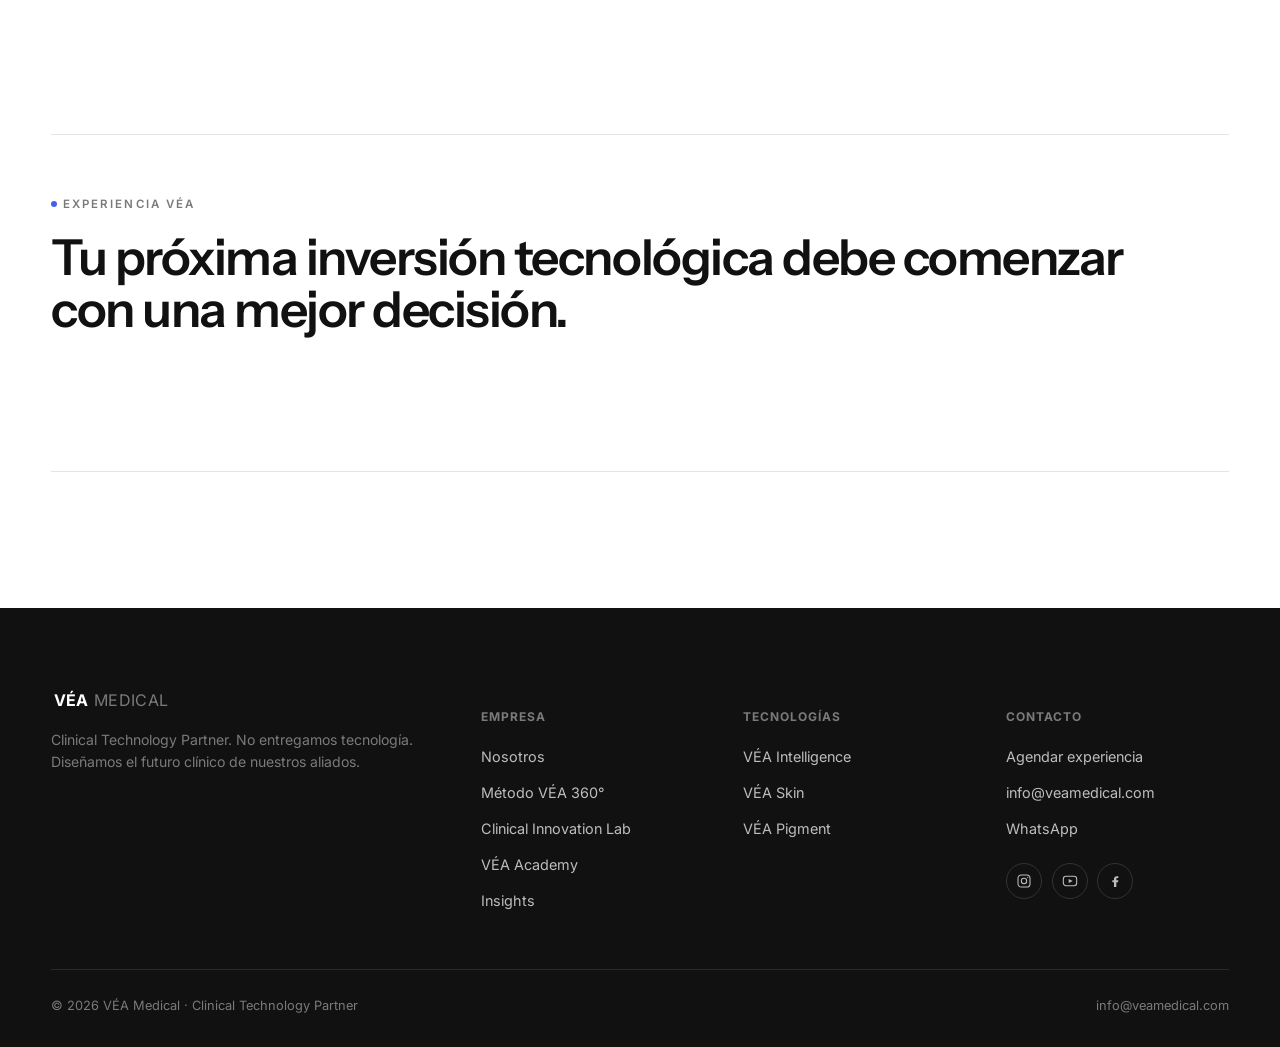
==== commit 9f8788bb: "Add files via upload" ====
--- a/index.html
+++ b/index.html
@@ -94,7 +94,7 @@
     </div>
   </section>
 
-  <section aria-labelledby="tec-h">
+  <section class="home-tech-section" aria-labelledby="tec-h">
     <div class="container">
       <div class="section-head">
         <span class="kicker">Nuestras tecnologías</span>
@@ -132,7 +132,7 @@
     </div>
   </section>
 
-  <section aria-label="Cómo trabajamos">
+  <section class="home-process-section" aria-label="Cómo trabajamos">
     <div class="container">
       <div class="hero-stats">
           <div>
--- a/styles.css
+++ b/styles.css
@@ -88,26 +88,41 @@
   letter-spacing:.02em;
   padding:.95em 1.6em;
   border-radius:100px;
-  border:1px solid var(--black);
+  border:1px solid rgba(255,255,255,.55);
   white-space:nowrap;
+  -webkit-backdrop-filter:blur(14px) saturate(145%);
+  backdrop-filter:blur(14px) saturate(145%);
   transition:background .25s var(--ease), color .25s var(--ease), border-color .25s var(--ease), transform .2s var(--ease), box-shadow .25s var(--ease);
 }
 .btn-primary{
   color:var(--white);
-  border-color:#455ad0;
-  background:linear-gradient(180deg, #8190f1 0%, #566ce5 16%, #445bd1 58%, #344cb5 100%);
-  box-shadow:inset 0 1px 1px rgba(255,255,255,.78), inset 0 -2px 4px rgba(24,35,114,.3), 0 5px 14px rgba(55,76,180,.23);
-  text-shadow:0 1px 1px rgba(20,32,95,.28);
+  border-color:rgba(191,204,255,.82);
+  background:linear-gradient(168deg,rgba(255,255,255,.48) 0%,rgba(255,255,255,.08) 37%,rgba(33,54,169,.14) 100%),rgba(57,79,207,.92);
+  box-shadow:inset 0 1px 0 rgba(255,255,255,.86),inset 0 -1px 0 rgba(31,48,138,.32),0 8px 22px rgba(54,73,181,.23),0 1px 3px rgba(35,48,126,.16);
+  text-shadow:0 1px 1px rgba(20,32,95,.35);
 }
 .btn-primary:hover{
-  border-color:#374dbe;
-  background:linear-gradient(180deg, #8c9af5 0%, #6278ea 18%, #4c63db 60%, #3952bf 100%);
-  box-shadow:inset 0 1px 1px rgba(255,255,255,.85), inset 0 -2px 4px rgba(24,35,114,.3), 0 8px 20px rgba(55,76,180,.3);
+  border-color:rgba(221,229,255,.94);
+  background:linear-gradient(168deg,rgba(255,255,255,.56) 0%,rgba(255,255,255,.12) 37%,rgba(33,54,169,.1) 100%),rgba(61,84,215,.94);
+  box-shadow:inset 0 1px 0 rgba(255,255,255,.94),inset 0 -1px 0 rgba(31,48,138,.28),0 11px 28px rgba(54,73,181,.33);
   transform:translateY(-2px);
 }
-.btn-primary:active{ transform:translateY(0); box-shadow:inset 0 2px 5px rgba(24,35,114,.32), 0 2px 6px rgba(55,76,180,.16); }
-.btn-ghost{ background:transparent; color:var(--black); }
-.btn-ghost:hover{ background:var(--black); color:var(--white); }
+.btn-primary:active{ transform:translateY(0); box-shadow:inset 0 2px 5px rgba(24,35,114,.32),0 2px 6px rgba(55,76,180,.16); }
+.btn-ghost{
+  color:#273b91;
+  border-color:rgba(103,127,225,.4);
+  background:linear-gradient(165deg,rgba(255,255,255,.84),rgba(226,233,255,.52));
+  box-shadow:inset 0 1px 0 rgba(255,255,255,.95),0 5px 16px rgba(55,76,180,.1);
+}
+.btn-ghost:hover{
+  color:#203381;
+  border-color:rgba(88,112,219,.6);
+  background:linear-gradient(165deg,rgba(255,255,255,.96),rgba(214,224,255,.76));
+  box-shadow:inset 0 1px 0 #fff,0 8px 20px rgba(55,76,180,.16);
+  transform:translateY(-2px);
+}
+.section-dark .btn-ghost{ color:var(--white); background:linear-gradient(160deg,rgba(255,255,255,.23),rgba(104,122,216,.18)); border-color:rgba(255,255,255,.42); }
+.section-dark .btn-ghost:hover{ background:linear-gradient(160deg,rgba(255,255,255,.34),rgba(104,122,216,.27)); }
 .btn-arrow{ font-size:1em; transition:transform .25s var(--ease); }
 .btn:hover .btn-arrow{ transform:translateX(3px); }
 
@@ -297,6 +312,9 @@
    SECTIONS / LAYOUT
    ============================================================ */
 section{ padding:8.5rem 0; }
+.home-tech-section{ padding-bottom:2.5rem; }
+.home-process-section{ padding-top:0; }
+.home-process-section .hero-stats{ margin-top:0; }
 .section-head{ max-width:42em; margin-bottom:4rem; }
 .section-head.center{ margin-inline:auto; text-align:center; }
 .section-dark{ background:var(--black); color:var(--white); }
@@ -512,6 +530,11 @@
 .feature-row.reverse > *{ direction:ltr; }
 .feature-media{ aspect-ratio:4/3; overflow:hidden; background:var(--gray-100); }
 .feature-media img{ width:100%; height:100%; object-fit:cover; }
+.academy-class-photo{ aspect-ratio:1; }
+.academy-class-gallery{ display:grid; grid-template-columns:repeat(2,minmax(0,1fr)); gap:1.2rem; margin-top:3rem; }
+.academy-class-gallery figure{ margin:0; overflow:hidden; border-radius:12px; }
+.academy-class-gallery img{ width:100%; height:auto; }
+@media (max-width:760px){ .academy-class-gallery{ grid-template-columns:1fr; } }
 .feature-stats{ display:flex; flex-wrap:wrap; gap:1.6rem 2.2rem; margin:1.8rem 0; }
 .feature-stats div strong{ font-family:var(--serif); font-weight:700; font-size:2rem; display:block; letter-spacing:-0.02em; }
 .feature-stats div span{ font-size:.78rem; color:var(--gray-500); }
@@ -563,6 +586,7 @@
   .pillars.cols-3, .product-grid.cols-4{ grid-template-columns:repeat(2,1fr); }
 }
 @media (max-width:760px){
+  .home-tech-section{ padding-bottom:1.5rem; }
   .pillars.cols-3, .pillars.cols-2, .product-grid.cols-4, .receive-grid.cols-5{ grid-template-columns:1fr; }
 }
 
